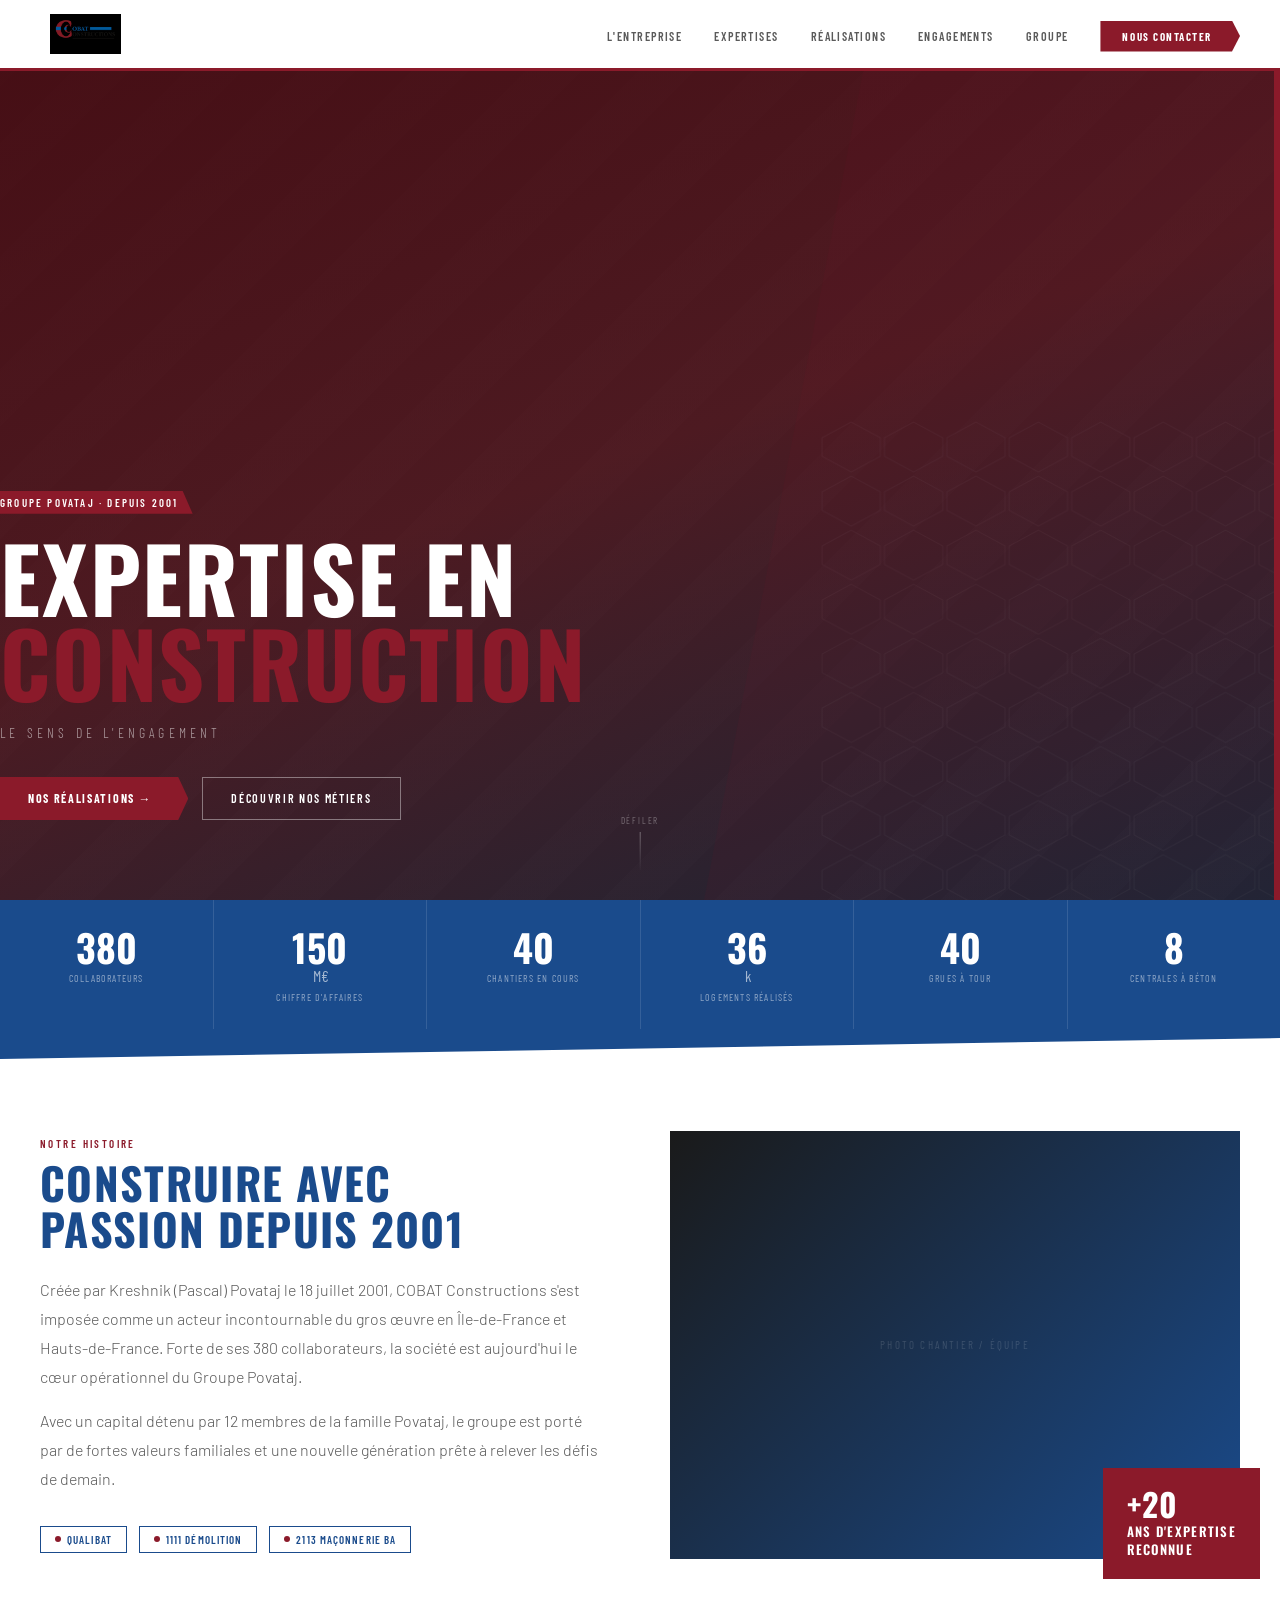
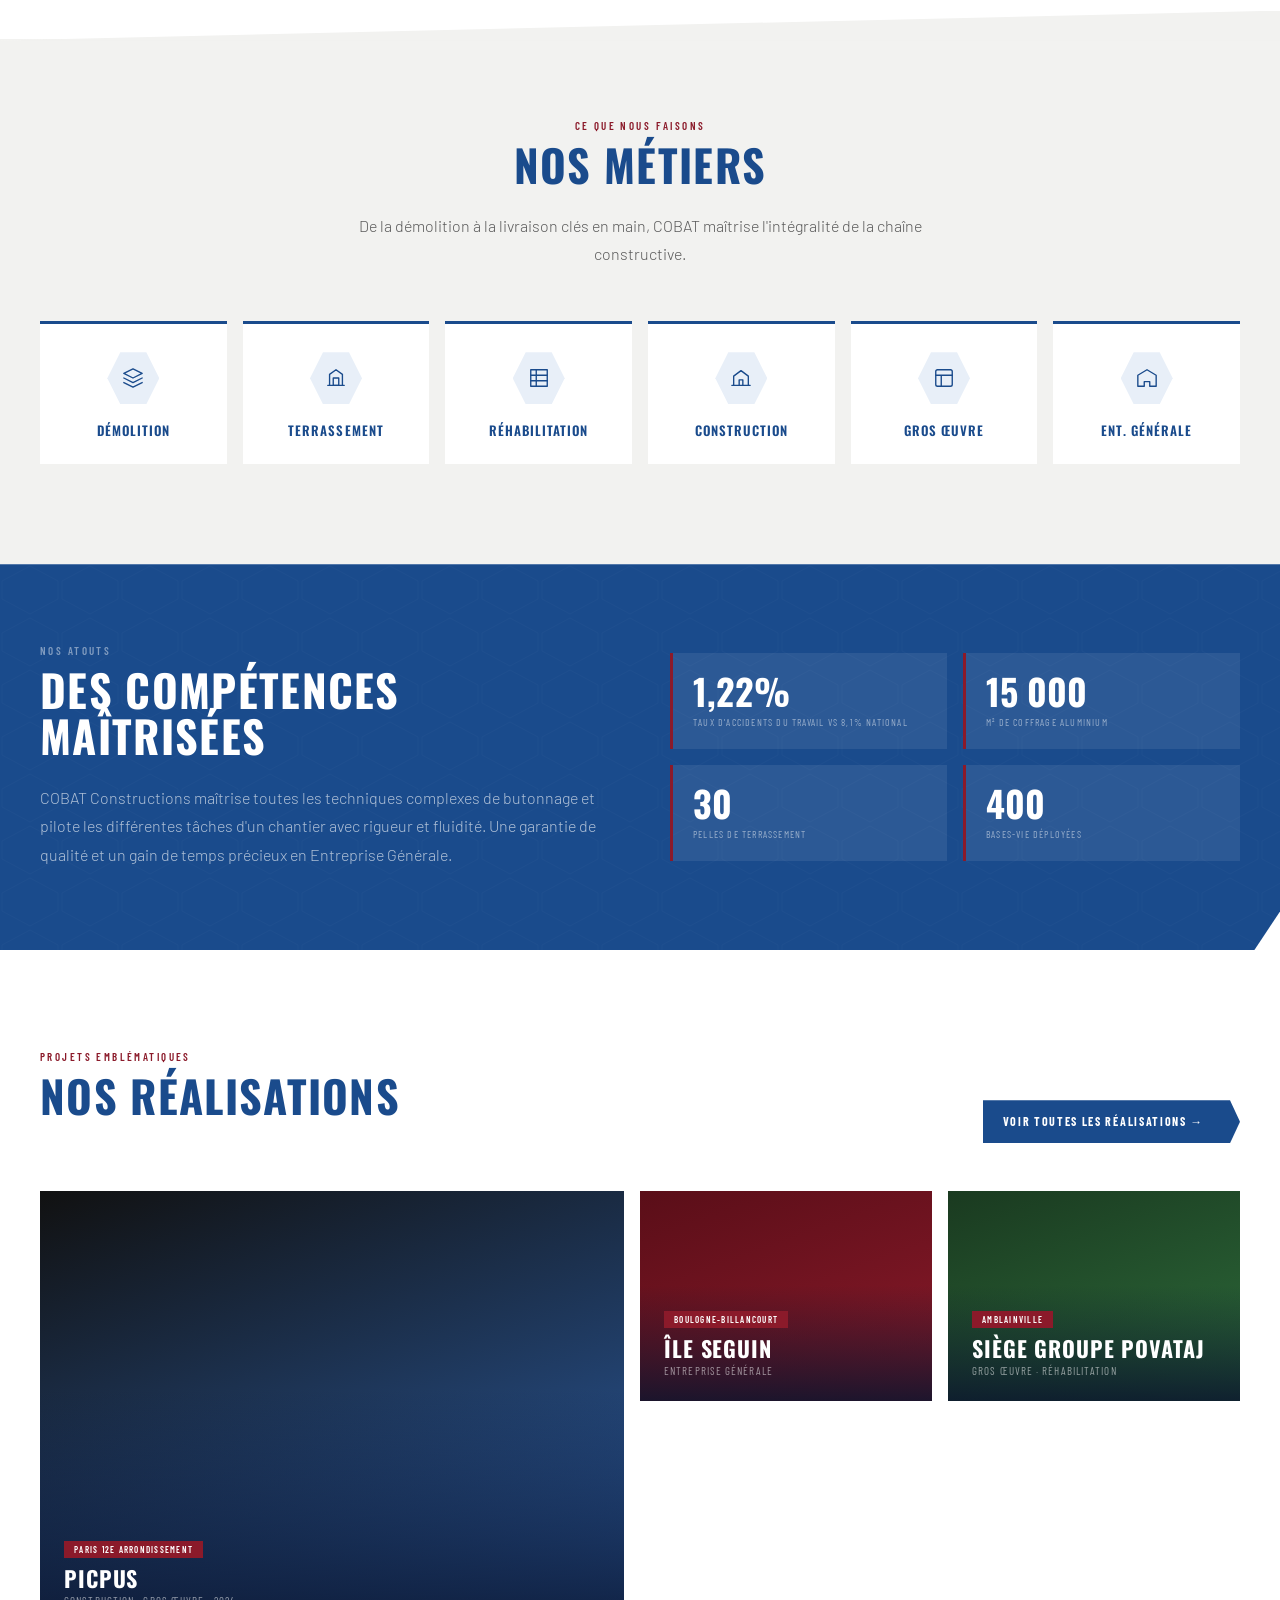
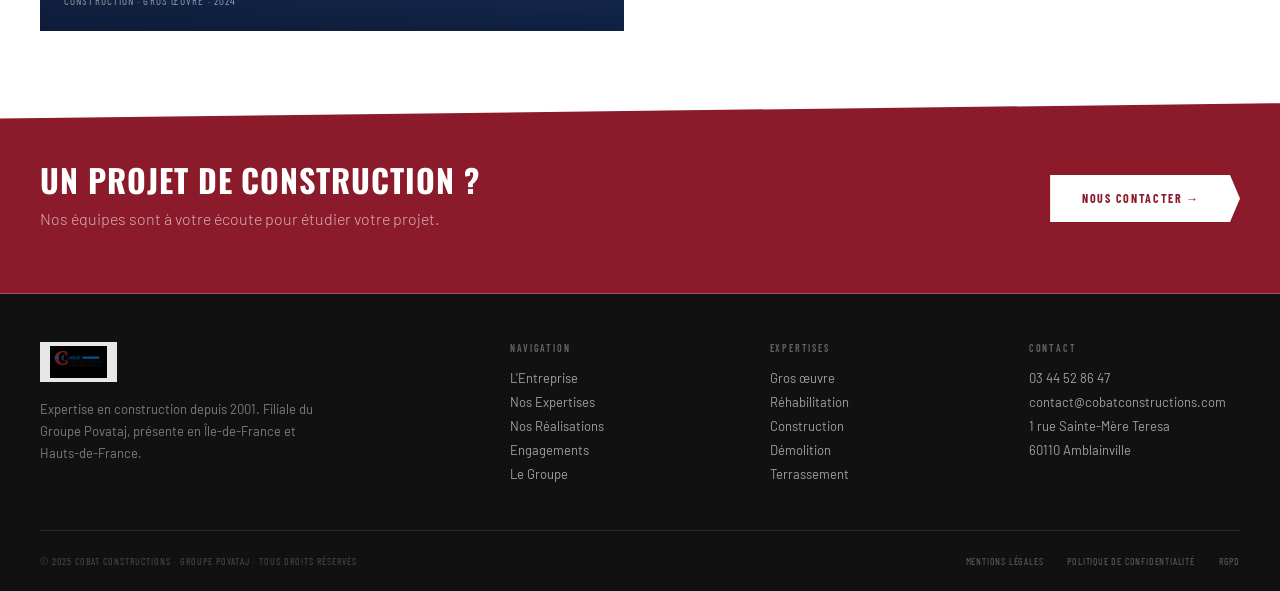
==== index.html @ ab29932c "init: page accueil COBAT Constructions" ====
<!DOCTYPE html>
<html lang="fr">
<head>
<meta charset="UTF-8">
<meta name="viewport" content="width=device-width, initial-scale=1.0">
<title>COBAT Constructions — Expertise en Construction</title>
<link rel="preconnect" href="https://fonts.googleapis.com">
<link rel="preconnect" href="https://fonts.gstatic.com" crossorigin>
<link href="https://fonts.googleapis.com/css2?family=Oswald:wght@400;500;600;700&family=Barlow:wght@300;400;500;600;800&family=Barlow+Condensed:wght@300;400;600;700&display=swap" rel="stylesheet">
<style>
/* =============================================
   COBAT CONSTRUCTIONS — Design System
   ============================================= */
:root {
  --blue:       #1A4B8C;
  --blue-dark:  #8B1A2A;
  --blue-mid:   #2C5FA8;
  --blue-light: #E8EFF8;
  --bordeaux:   #8B1A2A;
  --bordeaux-dark: #6A1020;
  --gray-light: #F2F2F0;
  --gray-mid:   #E0DDD8;
  --text:       #1A1A1A;
  --text-muted: #5A5A5A;
  --white:      #FFFFFF;
  --font-title: 'Oswald', sans-serif;
  --font-body:  'Barlow', sans-serif;
  --font-cond:  'Barlow Condensed', sans-serif;
}

*, *::before, *::after { box-sizing: border-box; margin: 0; padding: 0; }

html { scroll-behavior: smooth; }

body {
  font-family: var(--font-body);
  color: var(--text);
  background: var(--white);
  overflow-x: hidden;
}

/* ── UTILITAIRES ── */
.container {
  max-width: 1280px;
  margin: 0 auto;
  padding: 0 40px;
}
@media (max-width: 768px) { .container { padding: 0 20px; } }

.oblique-divider {
  height: 60px;
  position: relative;
  overflow: hidden;
  margin-top: -1px;
}
.oblique-divider::before {
  content: '';
  position: absolute;
  inset: 0;
  background: inherit;
  clip-path: polygon(0 0, 100% 0, 100% 40%, 0 100%);
}

/* =============================================
   HEADER / NAV
   ============================================= */
#header {
  position: fixed;
  top: 0; left: 0; right: 0;
  z-index: 1000;
  background: white;
  border-bottom: 3px solid var(--bordeaux);
  transition: background 0.3s, box-shadow 0.3s;
}
#header.scrolled {
  background: rgba(255,255,255,0.98);
  box-shadow: 0 2px 16px rgba(0,0,0,0.1);
}
.nav-inner {
  display: flex;
  align-items: center;
  height: 68px;
  gap: 0;
  justify-content: space-between;
}

/* Logo */
.logo {
  display: flex;
  align-items: center;
  gap: 0;
  text-decoration: none;
  flex-shrink: 0;
}
.logo-c {
  width: 40px;
  height: 40px;
  background: var(--bordeaux);
  display: flex;
  align-items: center;
  justify-content: center;
  font-family: var(--font-title);
  font-size: 24px;
  font-weight: 700;
  color: white;
  clip-path: polygon(0 0, 80% 0, 100% 50%, 80% 100%, 0 100%);
  padding-right: 4px;
}
.logo-text {
  display: flex;
  flex-direction: column;
  margin-left: 4px;
  line-height: 1;
}
.logo-obat {
  font-family: var(--font-title);
  font-size: 18px;
  font-weight: 700;
  color: white;
  letter-spacing: 0.12em;
  display: flex;
  align-items: center;
  gap: 6px;
}
.logo-bar {
  flex: 1;
  height: 3px;
  background: var(--blue-mid);
  min-width: 48px;
}
.logo-onstructions {
  font-family: var(--font-title);
  font-size: 13px;
  font-weight: 400;
  color: rgba(255,255,255,0.75);
  letter-spacing: 0.18em;
  text-transform: uppercase;
}

/* Nav links */
.nav-links {
  display: flex;
  align-items: center;
  gap: 32px;
  list-style: none;
}
.nav-links a {
  font-family: var(--font-cond);
  font-size: 12px;
  font-weight: 600;
  letter-spacing: 0.12em;
  text-transform: uppercase;
  color: var(--text-muted);
  text-decoration: none;
  transition: color 0.2s;
  position: relative;
}
.nav-links a::after {
  content: '';
  position: absolute;
  bottom: -4px; left: 0; right: 0;
  height: 2px;
  background: var(--bordeaux);
  transform: scaleX(0);
  transition: transform 0.2s;
}
.nav-links a:hover { color: var(--bordeaux); }
.nav-links a:hover::after { transform: scaleX(1); }

.nav-cta {
  background: var(--bordeaux);
  color: white !important;
  padding: 9px 22px;
  font-family: var(--font-cond) !important;
  font-size: 11px !important;
  font-weight: 700 !important;
  letter-spacing: 0.14em !important;
  text-transform: uppercase;
  text-decoration: none;
  transition: background 0.2s !important;
  clip-path: polygon(0 0, calc(100% - 8px) 0, 100% 50%, calc(100% - 8px) 100%, 0 100%);
  padding-right: 28px !important;
}
.nav-cta:hover { background: var(--bordeaux-dark) !important; }
.nav-cta::after { display: none !important; }

/* Mobile menu toggle */
.nav-toggle {
  display: none;
  flex-direction: column;
  gap: 5px;
  cursor: pointer;
  padding: 4px;
}
.nav-toggle span {
  display: block;
  width: 24px;
  height: 2px;
  background: var(--text);
  transition: 0.3s;
}
@media (max-width: 900px) {
  .nav-links { display: none; }
  .nav-toggle { display: flex; }
  .nav-cta { display: none !important; }
}

/* =============================================
   HERO
   ============================================= */
#hero {
  position: relative;
  height: 100vh;
  min-height: 600px;
  background: #1a1a1a;
  overflow: hidden;
  display: flex;
  align-items: flex-end;
}

/* Photo placeholder → à remplacer par vraie photo */
.hero-bg {
  position: absolute;
  inset: 0;
  background:
    linear-gradient(160deg, rgba(80,10,18,0.80) 0%, rgba(139,26,42,0.45) 50%, rgba(26,75,140,0.25) 100%),
    repeating-linear-gradient(
      -45deg,
      transparent,
      transparent 40px,
      rgba(255,255,255,0.012) 40px,
      rgba(255,255,255,0.012) 80px
    );
  /* En production : background-image: url('hero-chantier.jpg'); background-size: cover; */
}

/* Motif alvéoles hexagonales */
.hero-hex-pattern {
  position: absolute;
  right: -60px;
  bottom: -40px;
  width: 520px;
  height: 520px;
  opacity: 0.04;
  pointer-events: none;
}

/* Découpe oblique bordeaux en overlay */
.hero-oblique-overlay {
  position: absolute;
  top: 0; right: 0;
  width: 45%;
  height: 100%;
  background: rgba(123,22,37,0.08);
  clip-path: polygon(30% 0, 100% 0, 100% 100%, 0 100%);
  pointer-events: none;
}

/* Barre verticale bordeaux */
.hero-accent-bar {
  position: absolute;
  right: 0;
  top: 0;
  bottom: 0;
  width: 6px;
  background: var(--bordeaux);
}

.hero-content {
  position: relative;
  z-index: 2;
  padding: 0 0 80px 0;
  width: 100%;
}

.hero-tag {
  display: inline-block;
  background: var(--bordeaux);
  color: white;
  font-family: var(--font-cond);
  font-size: 11px;
  font-weight: 600;
  letter-spacing: 0.2em;
  text-transform: uppercase;
  padding: 5px 14px 5px 0;
  clip-path: polygon(0 0, calc(100% - 10px) 0, 100% 100%, 0 100%);
  margin-bottom: 20px;
  opacity: 0;
  transform: translateX(-30px);
  animation: slideInLeft 0.7s 0.3s ease forwards;
}

.hero-title {
  font-family: var(--font-title);
  font-size: clamp(48px, 7vw, 90px);
  font-weight: 700;
  color: white;
  line-height: 0.95;
  text-transform: uppercase;
  letter-spacing: 0.02em;
  margin-bottom: 20px;
  opacity: 0;
  transform: translateY(30px);
  animation: slideInUp 0.8s 0.5s ease forwards;
}
.hero-title span { color: var(--bordeaux); }

.hero-signature {
  font-family: var(--font-cond);
  font-size: 14px;
  font-weight: 300;
  letter-spacing: 0.3em;
  text-transform: uppercase;
  color: rgba(255,255,255,0.55);
  margin-bottom: 36px;
  opacity: 0;
  animation: fadeIn 1s 0.9s ease forwards;
}

.hero-actions {
  display: flex;
  gap: 14px;
  flex-wrap: wrap;
  opacity: 0;
  animation: fadeIn 1s 1.1s ease forwards;
}

.btn-primary {
  background: var(--bordeaux);
  color: white;
  font-family: var(--font-cond);
  font-size: 12px;
  font-weight: 700;
  letter-spacing: 0.14em;
  text-transform: uppercase;
  padding: 14px 28px;
  text-decoration: none;
  clip-path: polygon(0 0, calc(100% - 10px) 0, 100% 50%, calc(100% - 10px) 100%, 0 100%);
  padding-right: 36px;
  transition: background 0.2s, transform 0.2s;
  display: inline-block;
}
.btn-primary:hover { background: var(--bordeaux-dark); transform: translateX(4px); }

.btn-outline {
  border: 1.5px solid rgba(255,255,255,0.4);
  color: white;
  font-family: var(--font-cond);
  font-size: 12px;
  font-weight: 600;
  letter-spacing: 0.14em;
  text-transform: uppercase;
  padding: 13px 28px;
  text-decoration: none;
  transition: border-color 0.2s, background 0.2s;
  display: inline-block;
}
.btn-outline:hover {
  border-color: white;
  background: rgba(255,255,255,0.08);
}

/* Scroll indicator */
.hero-scroll {
  position: absolute;
  bottom: 28px;
  left: 50%;
  transform: translateX(-50%);
  display: flex;
  flex-direction: column;
  align-items: center;
  gap: 6px;
  opacity: 0;
  animation: fadeIn 1s 1.5s ease forwards;
}
.hero-scroll span {
  font-family: var(--font-cond);
  font-size: 9px;
  letter-spacing: 0.2em;
  text-transform: uppercase;
  color: rgba(255,255,255,0.35);
}
.scroll-line {
  width: 1px;
  height: 40px;
  background: linear-gradient(to bottom, rgba(255,255,255,0.35), transparent);
  animation: scrollPulse 2s ease-in-out infinite;
}

/* =============================================
   BANDEAU KPI
   ============================================= */
#kpi {
  background: var(--blue);
  position: relative;
  z-index: 10;
}

.kpi-inner {
  display: flex;
  align-items: stretch;
}

.kpi-item {
  flex: 1;
  text-align: center;
  padding: 28px 16px;
  border-right: 0.5px solid rgba(255,255,255,0.12);
  position: relative;
  cursor: default;
  transition: background 0.25s;
}
.kpi-item:last-child { border-right: none; }
.kpi-item:hover { background: rgba(255,255,255,0.05); }

.kpi-number {
  font-family: var(--font-title);
  font-size: 38px;
  font-weight: 700;
  color: white;
  line-height: 1;
  display: block;
}
.kpi-unit {
  font-family: var(--font-cond);
  font-size: 16px;
  color: rgba(255,255,255,0.6);
  margin-left: 2px;
}
.kpi-label {
  font-family: var(--font-cond);
  font-size: 10px;
  font-weight: 400;
  letter-spacing: 0.12em;
  text-transform: uppercase;
  color: rgba(255,255,255,0.5);
  margin-top: 6px;
  display: block;
}

/* Oblique cut at bottom of KPI band */
#kpi::after {
  content: '';
  position: absolute;
  bottom: -28px; left: 0; right: 0;
  height: 30px;
  background: var(--blue);
  clip-path: polygon(0 0, 100% 0, 100% 30%, 0 100%);
  z-index: 1;
}

/* =============================================
   PRÉSENTATION
   ============================================= */
#presentation {
  padding: 100px 0 80px;
  background: var(--white);
}

.section-eyebrow {
  font-family: var(--font-cond);
  font-size: 11px;
  font-weight: 600;
  letter-spacing: 0.22em;
  text-transform: uppercase;
  color: var(--bordeaux);
  margin-bottom: 10px;
  display: block;
}
.section-title {
  font-family: var(--font-title);
  font-size: clamp(28px, 4vw, 44px);
  font-weight: 700;
  text-transform: uppercase;
  color: var(--blue);
  line-height: 1.05;
  letter-spacing: 0.03em;
  margin-bottom: 24px;
}
.section-lead {
  font-family: var(--font-body);
  font-size: 16px;
  font-weight: 300;
  line-height: 1.8;
  color: var(--text-muted);
  max-width: 560px;
}

.presentation-grid {
  display: grid;
  grid-template-columns: 1fr 1fr;
  gap: 60px;
  align-items: center;
}
@media (max-width: 768px) {
  .presentation-grid { grid-template-columns: 1fr; gap: 40px; }
}

.presentation-visual {
  position: relative;
}
.presentation-photo {
  width: 100%;
  aspect-ratio: 4/3;
  background: linear-gradient(135deg, #1a1a1a 0%, var(--blue) 100%);
  /* En production : background-image: url('photo-equipe.jpg'); background-size: cover; */
  position: relative;
  overflow: hidden;
}
.presentation-photo::before {
  content: 'Photo chantier / équipe';
  position: absolute;
  inset: 0;
  display: flex;
  align-items: center;
  justify-content: center;
  color: rgba(255,255,255,0.15);
  font-family: var(--font-cond);
  font-size: 11px;
  letter-spacing: 0.2em;
  text-transform: uppercase;
}
.presentation-badge {
  position: absolute;
  bottom: -20px;
  right: -20px;
  background: var(--bordeaux);
  color: white;
  padding: 20px 24px;
  font-family: var(--font-title);
  font-size: 13px;
  font-weight: 600;
  text-transform: uppercase;
  letter-spacing: 0.1em;
  line-height: 1.4;
}
.presentation-badge strong {
  display: block;
  font-size: 32px;
  line-height: 1;
  margin-bottom: 2px;
}

.certif-row {
  display: flex;
  gap: 12px;
  margin-top: 32px;
  flex-wrap: wrap;
}
.certif-badge {
  border: 1px solid var(--blue);
  color: var(--blue);
  font-family: var(--font-cond);
  font-size: 11px;
  font-weight: 600;
  letter-spacing: 0.1em;
  text-transform: uppercase;
  padding: 6px 14px;
  display: flex;
  align-items: center;
  gap: 6px;
}
.certif-badge::before {
  content: '';
  width: 6px;
  height: 6px;
  background: var(--bordeaux);
  border-radius: 50%;
}

/* =============================================
   MÉTIERS
   ============================================= */
#metiers {
  background: var(--gray-light);
  padding: 80px 0 100px;
  position: relative;
}
#metiers::before {
  content: '';
  position: absolute;
  top: -28px; left: 0; right: 0;
  height: 30px;
  background: var(--gray-light);
  clip-path: polygon(0 100%, 100% 0, 100% 100%);
}

.metiers-header {
  text-align: center;
  margin-bottom: 52px;
}
.metiers-header .section-lead {
  max-width: 600px;
  margin: 0 auto;
}

.metiers-grid {
  display: grid;
  grid-template-columns: repeat(6, 1fr);
  gap: 16px;
}
@media (max-width: 1024px) { .metiers-grid { grid-template-columns: repeat(3, 1fr); } }
@media (max-width: 600px) { .metiers-grid { grid-template-columns: repeat(2, 1fr); } }

.metier-card {
  background: white;
  padding: 28px 16px 24px;
  text-align: center;
  border-top: 3px solid var(--blue);
  cursor: pointer;
  transition: transform 0.25s, box-shadow 0.25s, border-color 0.25s;
  text-decoration: none;
  display: block;
}
.metier-card:hover {
  transform: translateY(-6px);
  box-shadow: 0 12px 40px rgba(26,75,140,0.15);
  border-color: var(--bordeaux);
}
.metier-icon-wrap {
  width: 52px;
  height: 52px;
  margin: 0 auto 16px;
  background: var(--blue-light);
  clip-path: polygon(25% 0%, 75% 0%, 100% 50%, 75% 100%, 25% 100%, 0% 50%);
  display: flex;
  align-items: center;
  justify-content: center;
  transition: background 0.25s;
}
.metier-card:hover .metier-icon-wrap { background: var(--bordeaux); }
.metier-icon-wrap svg { width: 22px; height: 22px; stroke: var(--blue); transition: stroke 0.25s; }
.metier-card:hover .metier-icon-wrap svg { stroke: white; }
.metier-name {
  font-family: var(--font-title);
  font-size: 13px;
  font-weight: 600;
  text-transform: uppercase;
  letter-spacing: 0.08em;
  color: var(--blue);
  transition: color 0.25s;
}
.metier-card:hover .metier-name { color: var(--bordeaux); }

/* =============================================
   SAVOIR-FAIRE (bande bleue)
   ============================================= */
#savoir-faire {
  background: var(--blue);
  padding: 80px 0;
  position: relative;
  clip-path: polygon(0 0, 100% 0, 100% 90%, 98% 100%, 0 100%);
}

/* Motif hexagonal arrière-plan */
#savoir-faire::before {
  content: '';
  position: absolute;
  inset: 0;
  background-image: url("data:image/svg+xml,%3Csvg width='60' height='52' viewBox='0 0 60 52' xmlns='http://www.w3.org/2000/svg'%3E%3Cpath d='M30 2L58 17v18L30 50 2 35V17z' fill='none' stroke='white' stroke-width='0.5'/%3E%3C/svg%3E");
  background-size: 60px 52px;
  opacity: 0.04;
  pointer-events: none;
}

.savoir-grid {
  display: grid;
  grid-template-columns: 1fr 1fr;
  gap: 60px;
  align-items: center;
}
@media (max-width: 768px) { .savoir-grid { grid-template-columns: 1fr; gap: 40px; } }

.savoir-text .section-title { color: white; }
.savoir-text .section-eyebrow { color: rgba(255,255,255,0.5); }
.savoir-text .section-lead { color: rgba(255,255,255,0.65); max-width: 100%; }

.savoir-stats {
  display: grid;
  grid-template-columns: 1fr 1fr;
  gap: 16px;
}
.savoir-stat-card {
  background: rgba(255,255,255,0.08);
  border-left: 3px solid var(--bordeaux);
  padding: 20px 20px;
}
.savoir-stat-number {
  font-family: var(--font-title);
  font-size: 36px;
  font-weight: 700;
  color: white;
  line-height: 1;
  display: block;
}
.savoir-stat-label {
  font-family: var(--font-cond);
  font-size: 10px;
  letter-spacing: 0.12em;
  text-transform: uppercase;
  color: rgba(255,255,255,0.5);
  margin-top: 6px;
  display: block;
  line-height: 1.4;
}

/* =============================================
   RÉALISATIONS
   ============================================= */
#realisations {
  padding: 100px 0 80px;
  background: var(--white);
}

.realisations-header {
  display: flex;
  align-items: flex-end;
  justify-content: space-between;
  margin-bottom: 48px;
  gap: 20px;
  flex-wrap: wrap;
}

.real-grid {
  display: grid;
  grid-template-columns: 2fr 1fr 1fr;
  grid-template-rows: auto auto;
  gap: 16px;
}
@media (max-width: 768px) { .real-grid { grid-template-columns: 1fr; } }

.real-card {
  position: relative;
  overflow: hidden;
  cursor: pointer;
  background: #111;
  text-decoration: none;
  display: block;
}
.real-card:nth-child(1) { grid-row: 1 / 3; }

.real-photo {
  width: 100%;
  height: 100%;
  min-height: 200px;
  background: linear-gradient(160deg, #111 0%, var(--blue-mid) 100%);
  transition: transform 0.5s ease;
  display: block;
}
.real-card:nth-child(1) .real-photo { min-height: 440px; }
.real-card:nth-child(2) .real-photo,
.real-card:nth-child(3) .real-photo { min-height: 210px; }
.real-card:hover .real-photo { transform: scale(1.05); }

.real-card:nth-child(2) .real-photo { background: linear-gradient(160deg, #5A0E18 0%, var(--bordeaux) 100%); }
.real-card:nth-child(3) .real-photo { background: linear-gradient(160deg, #1a3a20 0%, #2d6b3a 100%); }

.real-overlay {
  position: absolute;
  inset: 0;
  background: linear-gradient(to top, rgba(10,20,45,0.85) 0%, transparent 55%);
  pointer-events: none;
}
.real-info {
  position: absolute;
  bottom: 0; left: 0; right: 0;
  padding: 24px;
}
.real-location {
  display: inline-block;
  background: var(--bordeaux);
  color: white;
  font-family: var(--font-cond);
  font-size: 9px;
  font-weight: 600;
  letter-spacing: 0.14em;
  text-transform: uppercase;
  padding: 3px 10px;
  margin-bottom: 8px;
}
.real-title {
  font-family: var(--font-title);
  font-size: 22px;
  font-weight: 700;
  text-transform: uppercase;
  color: white;
  letter-spacing: 0.04em;
  line-height: 1.1;
}
.real-subtitle {
  font-family: var(--font-cond);
  font-size: 11px;
  letter-spacing: 0.1em;
  color: rgba(255,255,255,0.55);
  text-transform: uppercase;
  margin-top: 4px;
}

/* =============================================
   ENGAGEMENT / CTA BAND
   ============================================= */
#cta-band {
  background: var(--bordeaux);
  padding: 60px 0;
  position: relative;
  clip-path: polygon(0 8%, 100% 0, 100% 100%, 0 100%);
  margin-top: -8px;
}

.cta-inner {
  display: flex;
  align-items: center;
  justify-content: space-between;
  gap: 32px;
  flex-wrap: wrap;
}
.cta-text-block .section-title {
  color: white;
  font-size: 32px;
}
.cta-text-block .section-lead {
  color: rgba(255,255,255,0.65);
  margin-top: 8px;
}
.btn-white {
  background: white;
  color: var(--bordeaux);
  font-family: var(--font-cond);
  font-size: 12px;
  font-weight: 700;
  letter-spacing: 0.14em;
  text-transform: uppercase;
  padding: 16px 32px;
  text-decoration: none;
  white-space: nowrap;
  transition: background 0.2s, color 0.2s;
  clip-path: polygon(0 0, calc(100% - 10px) 0, 100% 50%, calc(100% - 10px) 100%, 0 100%);
  padding-right: 40px;
}
.btn-white:hover {
  background: #111;
  color: white;
}

/* =============================================
   FOOTER
   ============================================= */
#footer {
  background: #111111;
  padding: 48px 0 24px;
}

.footer-top {
  display: grid;
  grid-template-columns: 2fr 1fr 1fr 1fr;
  gap: 48px;
  margin-bottom: 40px;
}
@media (max-width: 768px) {
  .footer-top { grid-template-columns: 1fr 1fr; gap: 32px; }
}

.footer-brand .logo-text .logo-obat { font-size: 16px; }
.footer-brand p {
  font-family: var(--font-body);
  font-size: 13px;
  line-height: 1.7;
  color: rgba(255,255,255,0.45);
  margin-top: 16px;
  max-width: 280px;
}

.footer-col h4 {
  font-family: var(--font-cond);
  font-size: 10px;
  font-weight: 600;
  letter-spacing: 0.18em;
  text-transform: uppercase;
  color: rgba(255,255,255,0.35);
  margin-bottom: 16px;
}
.footer-col a, .footer-col span {
  display: block;
  font-family: var(--font-body);
  font-size: 13px;
  color: rgba(255,255,255,0.6);
  text-decoration: none;
  margin-bottom: 8px;
  transition: color 0.2s;
}
.footer-col a:hover { color: white; }

.footer-bottom {
  border-top: 0.5px solid rgba(255,255,255,0.1);
  padding-top: 24px;
  display: flex;
  justify-content: space-between;
  align-items: center;
  flex-wrap: wrap;
  gap: 12px;
}
.footer-bottom p {
  font-family: var(--font-cond);
  font-size: 10px;
  letter-spacing: 0.1em;
  color: rgba(255,255,255,0.25);
  text-transform: uppercase;
}
.footer-bottom a {
  color: rgba(255,255,255,0.35);
  text-decoration: none;
  font-family: var(--font-cond);
  font-size: 10px;
  letter-spacing: 0.08em;
  text-transform: uppercase;
  transition: color 0.2s;
}
.footer-bottom a:hover { color: rgba(255,255,255,0.7); }

/* =============================================
   ANIMATIONS
   ============================================= */
@keyframes slideInLeft {
  to { opacity: 1; transform: translateX(0); }
}
@keyframes slideInUp {
  to { opacity: 1; transform: translateY(0); }
}
@keyframes fadeIn {
  to { opacity: 1; }
}
@keyframes scrollPulse {
  0%, 100% { opacity: 0.3; transform: scaleY(1); }
  50% { opacity: 0.7; transform: scaleY(0.8); }
}

/* Reveal on scroll */
.reveal {
  opacity: 0;
  transform: translateY(28px);
  transition: opacity 0.7s ease, transform 0.7s ease;
}
.reveal.visible {
  opacity: 1;
  transform: translateY(0);
}
.reveal-delay-1 { transition-delay: 0.1s; }
.reveal-delay-2 { transition-delay: 0.2s; }
.reveal-delay-3 { transition-delay: 0.3s; }
.reveal-delay-4 { transition-delay: 0.4s; }
.reveal-delay-5 { transition-delay: 0.5s; }
.reveal-delay-6 { transition-delay: 0.6s; }

/* ── Logo image ── */
.logo-img {
  height: 48px;
  width: auto;
  transition: opacity 0.2s;
  display: block;
  background: white;
  padding: 4px 10px;
}
.logo-img:hover { opacity: 0.85; }
.footer-logo-img {
  height: 40px;
  margin-bottom: 16px;
  display: block;
  opacity: 0.9;
}
</style>
</head>
<body>

<!-- ══ HEADER ══ -->
<header id="header">
  <div class="container">
    <nav class="nav-inner">
      <a href="#" class="logo">
        <img src="[data-uri]" alt="COBAT Constructions" class="logo-img" />
      </a>
      <ul class="nav-links">
        <li><a href="#presentation">L'Entreprise</a></li>
        <li><a href="#metiers">Expertises</a></li>
        <li><a href="#realisations">Réalisations</a></li>
        <li><a href="#">Engagements</a></li>
        <li><a href="#">Groupe</a></li>
        <li><a href="#" class="nav-cta">Nous contacter</a></li>
      </ul>
      <div class="nav-toggle" aria-label="Menu">
        <span></span><span></span><span></span>
      </div>
    </nav>
  </div>
</header>

<!-- ══ HERO ══ -->
<section id="hero">
  <div class="hero-bg"></div>

  <!-- Motif hexagonal SVG -->
  <svg class="hero-hex-pattern" viewBox="0 0 500 500" xmlns="http://www.w3.org/2000/svg" fill="white">
    <defs><pattern id="hex" x="0" y="0" width="60" height="52" patternUnits="userSpaceOnUse"><path d="M30 2L58 17v18L30 50 2 35V17z" fill="none" stroke="white" stroke-width="1"/></pattern></defs>
    <rect width="500" height="500" fill="url(#hex)"/>
  </svg>

  <div class="hero-oblique-overlay"></div>
  <div class="hero-accent-bar"></div>

  <div class="container hero-content">
    <div class="hero-tag">Groupe Povataj · Depuis 2001</div>
    <h1 class="hero-title">
      Expertise en<br>
      <span>Construction</span>
    </h1>
    <p class="hero-signature">Le sens de l'engagement</p>
    <div class="hero-actions">
      <a href="#realisations" class="btn-primary">Nos réalisations →</a>
      <a href="#metiers" class="btn-outline">Découvrir nos métiers</a>
    </div>
  </div>

  <div class="hero-scroll">
    <span>Défiler</span>
    <div class="scroll-line"></div>
  </div>
</section>

<!-- ══ KPI BAND ══ -->
<section id="kpi">
  <div class="kpi-inner">
    <div class="kpi-item">
      <span class="kpi-number" data-target="380">0</span>
      <span class="kpi-label">Collaborateurs</span>
    </div>
    <div class="kpi-item">
      <span class="kpi-number" data-target="150">0</span><span class="kpi-unit">M€</span>
      <span class="kpi-label">Chiffre d'affaires</span>
    </div>
    <div class="kpi-item">
      <span class="kpi-number" data-target="40">0</span>
      <span class="kpi-label">Chantiers en cours</span>
    </div>
    <div class="kpi-item">
      <span class="kpi-number" data-target="36">0</span><span class="kpi-unit">k</span>
      <span class="kpi-label">Logements réalisés</span>
    </div>
    <div class="kpi-item">
      <span class="kpi-number" data-target="40">0</span>
      <span class="kpi-label">Grues à tour</span>
    </div>
    <div class="kpi-item">
      <span class="kpi-number" data-target="8">0</span>
      <span class="kpi-label">Centrales à béton</span>
    </div>
  </div>
</section>

<!-- ══ PRÉSENTATION ══ -->
<section id="presentation">
  <div class="container">
    <div class="presentation-grid">
      <div class="reveal">
        <span class="section-eyebrow">Notre histoire</span>
        <h2 class="section-title">Construire avec<br>passion depuis 2001</h2>
        <p class="section-lead">
          Créée par Kreshnik (Pascal) Povataj le 18 juillet 2001, COBAT Constructions s'est imposée comme un acteur incontournable du gros œuvre en Île-de-France et Hauts-de-France. Forte de ses 380 collaborateurs, la société est aujourd'hui le cœur opérationnel du Groupe Povataj.
        </p>
        <p class="section-lead" style="margin-top: 16px;">
          Avec un capital détenu par 12 membres de la famille Povataj, le groupe est porté par de fortes valeurs familiales et une nouvelle génération prête à relever les défis de demain.
        </p>
        <div class="certif-row">
          <div class="certif-badge">QUALIBAT</div>
          <div class="certif-badge">1111 Démolition</div>
          <div class="certif-badge">2113 Maçonnerie BA</div>
        </div>
      </div>
      <div class="presentation-visual reveal reveal-delay-2">
        <div class="presentation-photo"></div>
        <div class="presentation-badge">
          <strong>+20</strong>
          ans d'expertise<br>reconnue
        </div>
      </div>
    </div>
  </div>
</section>

<!-- ══ MÉTIERS ══ -->
<section id="metiers">
  <div class="container">
    <div class="metiers-header reveal">
      <span class="section-eyebrow">Ce que nous faisons</span>
      <h2 class="section-title">Nos Métiers</h2>
      <p class="section-lead">De la démolition à la livraison clés en main, COBAT maîtrise l'intégralité de la chaîne constructive.</p>
    </div>
    <div class="metiers-grid">
      <a href="#" class="metier-card reveal reveal-delay-1">
        <div class="metier-icon-wrap">
          <svg viewBox="0 0 24 24" fill="none" stroke-width="1.5" stroke-linecap="round" stroke-linejoin="round">
            <path d="M12 2L2 7l10 5 10-5-10-5zM2 17l10 5 10-5M2 12l10 5 10-5"/>
          </svg>
        </div>
        <div class="metier-name">Démolition</div>
      </a>
      <a href="#" class="metier-card reveal reveal-delay-2">
        <div class="metier-icon-wrap">
          <svg viewBox="0 0 24 24" fill="none" stroke-width="1.5" stroke-linecap="round" stroke-linejoin="round">
            <path d="M3 20h18M5 20V8l7-5 7 5v12"/>
            <rect x="9" y="12" width="6" height="8"/>
          </svg>
        </div>
        <div class="metier-name">Terrassement</div>
      </a>
      <a href="#" class="metier-card reveal reveal-delay-3">
        <div class="metier-icon-wrap">
          <svg viewBox="0 0 24 24" fill="none" stroke-width="1.5" stroke-linecap="round" stroke-linejoin="round">
            <path d="M3 3h18v18H3z"/><path d="M3 9h18M3 15h18M9 3v18"/>
          </svg>
        </div>
        <div class="metier-name">Réhabilitation</div>
      </a>
      <a href="#" class="metier-card reveal reveal-delay-4">
        <div class="metier-icon-wrap">
          <svg viewBox="0 0 24 24" fill="none" stroke-width="1.5" stroke-linecap="round" stroke-linejoin="round">
            <path d="M2 20h20M4 20V10l8-6 8 6v10"/><path d="M10 20v-6h4v6"/>
          </svg>
        </div>
        <div class="metier-name">Construction</div>
      </a>
      <a href="#" class="metier-card reveal reveal-delay-5">
        <div class="metier-icon-wrap">
          <svg viewBox="0 0 24 24" fill="none" stroke-width="1.5" stroke-linecap="round" stroke-linejoin="round">
            <rect x="3" y="3" width="18" height="18" rx="2"/><path d="M3 9h18M9 21V9"/>
          </svg>
        </div>
        <div class="metier-name">Gros œuvre</div>
      </a>
      <a href="#" class="metier-card reveal reveal-delay-6">
        <div class="metier-icon-wrap">
          <svg viewBox="0 0 24 24" fill="none" stroke-width="1.5" stroke-linecap="round" stroke-linejoin="round">
            <path d="M12 3L2 9v12h7v-5h6v5h7V9z"/>
          </svg>
        </div>
        <div class="metier-name">Ent. Générale</div>
      </a>
    </div>
  </div>
</section>

<!-- ══ SAVOIR-FAIRE ══ -->
<section id="savoir-faire">
  <div class="container">
    <div class="savoir-grid">
      <div class="reveal">
        <span class="section-eyebrow" style="color:rgba(255,255,255,0.45);">Nos atouts</span>
        <h2 class="section-title" style="color:white;">Des compétences<br>maîtrisées</h2>
        <p class="section-lead" style="color:rgba(255,255,255,0.65);">
          COBAT Constructions maîtrise toutes les techniques complexes de butonnage et pilote les différentes tâches d'un chantier avec rigueur et fluidité. Une garantie de qualité et un gain de temps précieux en Entreprise Générale.
        </p>
      </div>
      <div class="savoir-stats reveal reveal-delay-2">
        <div class="savoir-stat-card">
          <span class="savoir-stat-number">1,22%</span>
          <span class="savoir-stat-label">Taux d'accidents du travail vs 8,1% national</span>
        </div>
        <div class="savoir-stat-card">
          <span class="savoir-stat-number">15 000</span>
          <span class="savoir-stat-label">m² de coffrage aluminium</span>
        </div>
        <div class="savoir-stat-card">
          <span class="savoir-stat-number">30</span>
          <span class="savoir-stat-label">Pelles de terrassement</span>
        </div>
        <div class="savoir-stat-card">
          <span class="savoir-stat-number">400</span>
          <span class="savoir-stat-label">Bases-vie déployées</span>
        </div>
      </div>
    </div>
  </div>
</section>

<!-- ══ RÉALISATIONS ══ -->
<section id="realisations">
  <div class="container">
    <div class="realisations-header reveal">
      <div>
        <span class="section-eyebrow">Projets emblématiques</span>
        <h2 class="section-title">Nos Réalisations</h2>
      </div>
      <a href="#" class="btn-primary" style="background:var(--blue); clip-path:polygon(0 0, calc(100% - 10px) 0, 100% 50%, calc(100% - 10px) 100%, 0 100%); padding-right:36px; color:white; font-family:var(--font-cond); font-size:12px; font-weight:700; letter-spacing:0.14em; text-transform:uppercase; padding-top:14px; padding-bottom:14px; padding-left:20px; text-decoration:none; white-space:nowrap;">
        Voir toutes les réalisations →
      </a>
    </div>
    <div class="real-grid">
      <a href="#" class="real-card reveal">
        <div class="real-photo"></div>
        <div class="real-overlay"></div>
        <div class="real-info">
          <div class="real-location">Paris 12e arrondissement</div>
          <div class="real-title">Picpus</div>
          <div class="real-subtitle">Construction · Gros œuvre · 2024</div>
        </div>
      </a>
      <a href="#" class="real-card reveal reveal-delay-2">
        <div class="real-photo"></div>
        <div class="real-overlay"></div>
        <div class="real-info">
          <div class="real-location">Boulogne-Billancourt</div>
          <div class="real-title">Île Seguin</div>
          <div class="real-subtitle">Entreprise générale</div>
        </div>
      </a>
      <a href="#" class="real-card reveal reveal-delay-3">
        <div class="real-photo"></div>
        <div class="real-overlay"></div>
        <div class="real-info">
          <div class="real-location">Amblainville</div>
          <div class="real-title">Siège Groupe Povataj</div>
          <div class="real-subtitle">Gros œuvre · Réhabilitation</div>
        </div>
      </a>
    </div>
  </div>
</section>

<!-- ══ CTA BAND ══ -->
<section id="cta-band">
  <div class="container">
    <div class="cta-inner">
      <div class="cta-text-block reveal">
        <h2 class="section-title" style="color:white; font-size:32px; margin-bottom:8px;">Un projet de construction ?</h2>
        <p class="section-lead" style="color:rgba(255,255,255,0.65); margin-top:0;">Nos équipes sont à votre écoute pour étudier votre projet.</p>
      </div>
      <a href="#" class="btn-white reveal reveal-delay-2">Nous contacter →</a>
    </div>
  </div>
</section>

<!-- ══ FOOTER ══ -->
<footer id="footer">
  <div class="container">
    <div class="footer-top">
      <div class="footer-brand">
        <img src="[data-uri]" alt="COBAT Constructions" class="logo-img footer-logo-img" />
        <p>Expertise en construction depuis 2001. Filiale du Groupe Povataj, présente en Île-de-France et Hauts-de-France.</p>
      </div>
      <div class="footer-col">
        <h4>Navigation</h4>
        <a href="#">L'Entreprise</a>
        <a href="#">Nos Expertises</a>
        <a href="#">Nos Réalisations</a>
        <a href="#">Engagements</a>
        <a href="#">Le Groupe</a>
      </div>
      <div class="footer-col">
        <h4>Expertises</h4>
        <a href="#">Gros œuvre</a>
        <a href="#">Réhabilitation</a>
        <a href="#">Construction</a>
        <a href="#">Démolition</a>
        <a href="#">Terrassement</a>
      </div>
      <div class="footer-col">
        <h4>Contact</h4>
        <span>03 44 52 86 47</span>
        <span>contact@cobatconstructions.com</span>
        <span>1 rue Sainte-Mère Teresa</span>
        <span>60110 Amblainville</span>
      </div>
    </div>
    <div class="footer-bottom">
      <p>© 2025 COBAT Constructions · Groupe Povataj · Tous droits réservés</p>
      <div style="display:flex; gap:24px;">
        <a href="#">Mentions légales</a>
        <a href="#">Politique de confidentialité</a>
        <a href="#">RGPD</a>
      </div>
    </div>
  </div>
</footer>

<!-- ══ JAVASCRIPT ══ -->
<script>
/* ── Header scroll ── */
const header = document.getElementById('header');
window.addEventListener('scroll', () => {
  header.classList.toggle('scrolled', window.scrollY > 80);
});

/* ── KPI Counter ── */
function animateCounter(el) {
  const target = parseInt(el.dataset.target);
  const duration = 1400;
  const startTime = performance.now();
  function update(currentTime) {
    const elapsed = currentTime - startTime;
    const progress = Math.min(elapsed / duration, 1);
    const eased = 1 - Math.pow(1 - progress, 3);
    el.textContent = Math.round(eased * target);
    if (progress < 1) requestAnimationFrame(update);
  }
  requestAnimationFrame(update);
}

const kpiObserver = new IntersectionObserver((entries) => {
  entries.forEach(entry => {
    if (entry.isIntersecting) {
      entry.target.querySelectorAll('[data-target]').forEach(animateCounter);
      kpiObserver.unobserve(entry.target);
    }
  });
}, { threshold: 0.3 });

const kpiSection = document.getElementById('kpi');
if (kpiSection) kpiObserver.observe(kpiSection);

/* ── Reveal on scroll ── */
const revealObserver = new IntersectionObserver((entries) => {
  entries.forEach(entry => {
    if (entry.isIntersecting) {
      entry.target.classList.add('visible');
      revealObserver.unobserve(entry.target);
    }
  });
}, { threshold: 0.12, rootMargin: '0px 0px -40px 0px' });

document.querySelectorAll('.reveal').forEach(el => revealObserver.observe(el));

/* ── Parallax hero (subtle) ── */
window.addEventListener('scroll', () => {
  const hero = document.getElementById('hero');
  if (!hero) return;
  const offset = window.scrollY;
  const bg = hero.querySelector('.hero-bg');
  if (bg) bg.style.transform = `translateY(${offset * 0.25}px)`;
}, { passive: true });
</script>
</body>
</html>
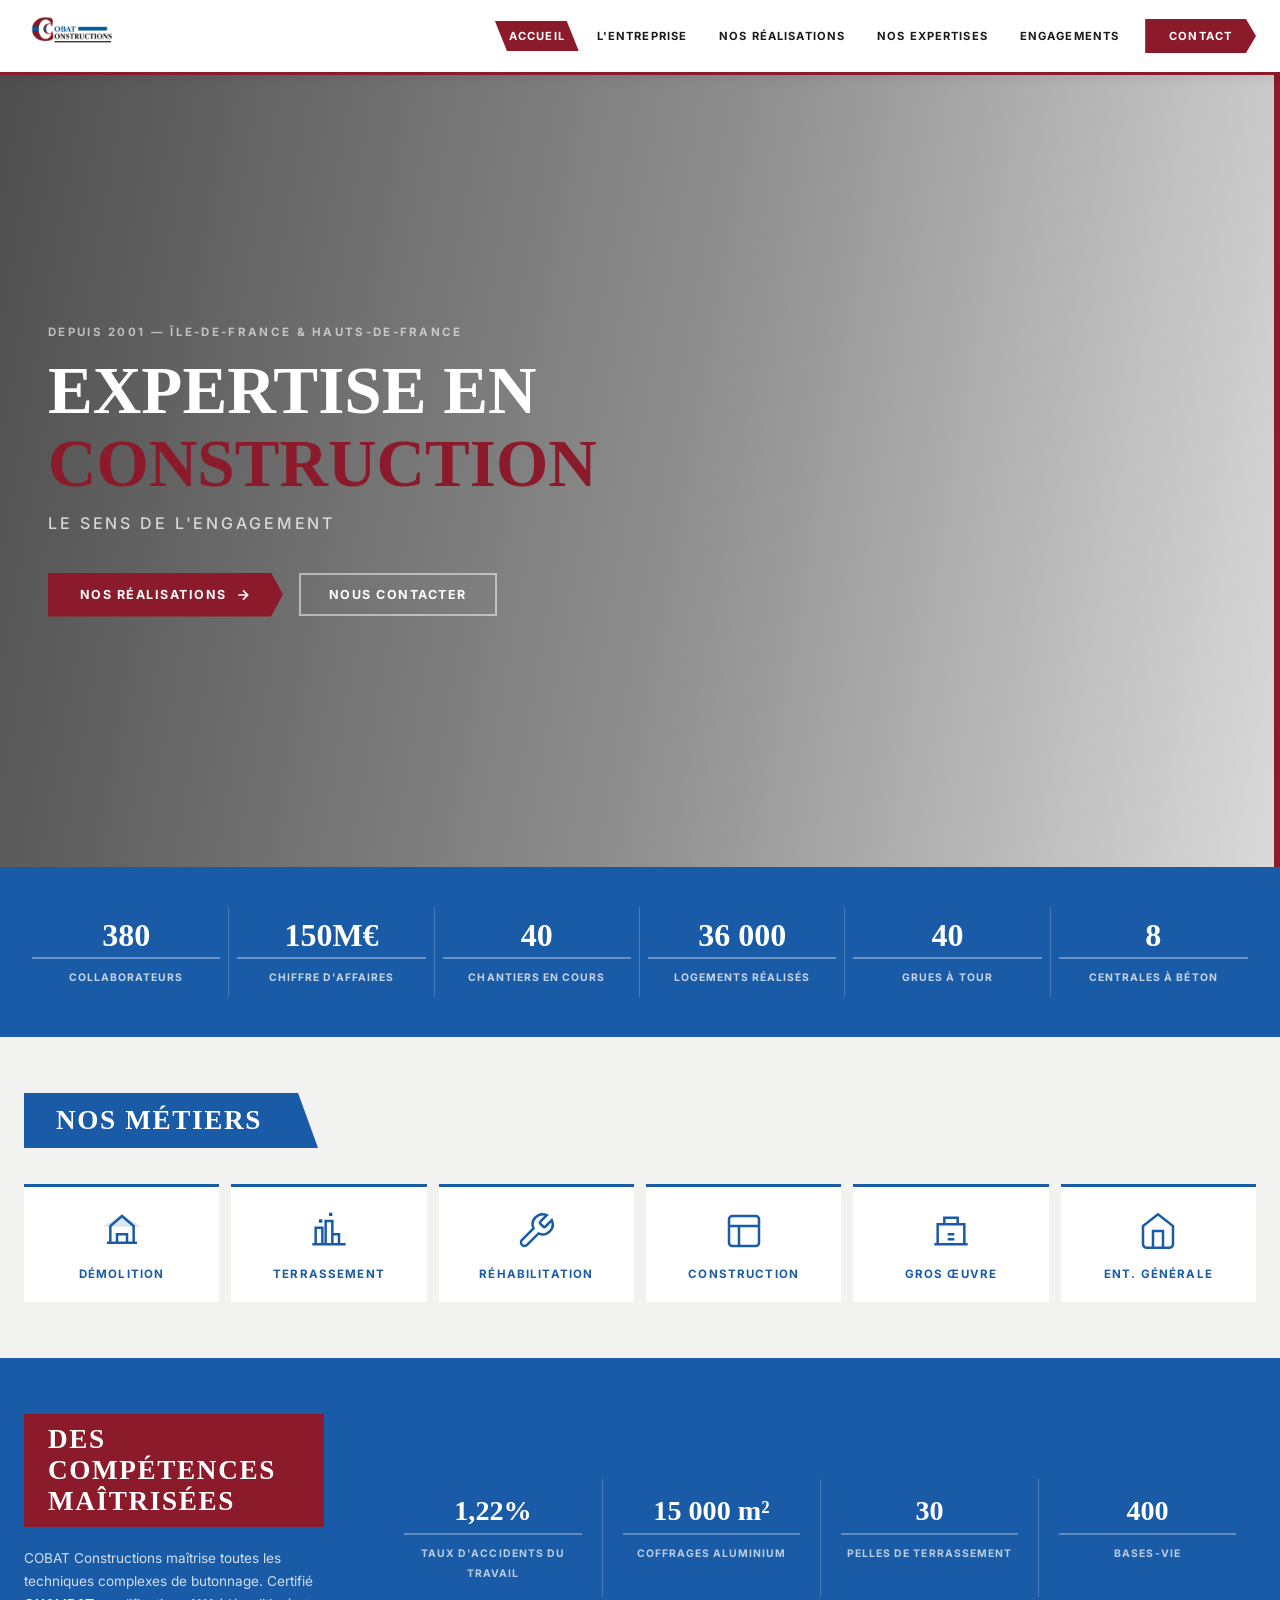
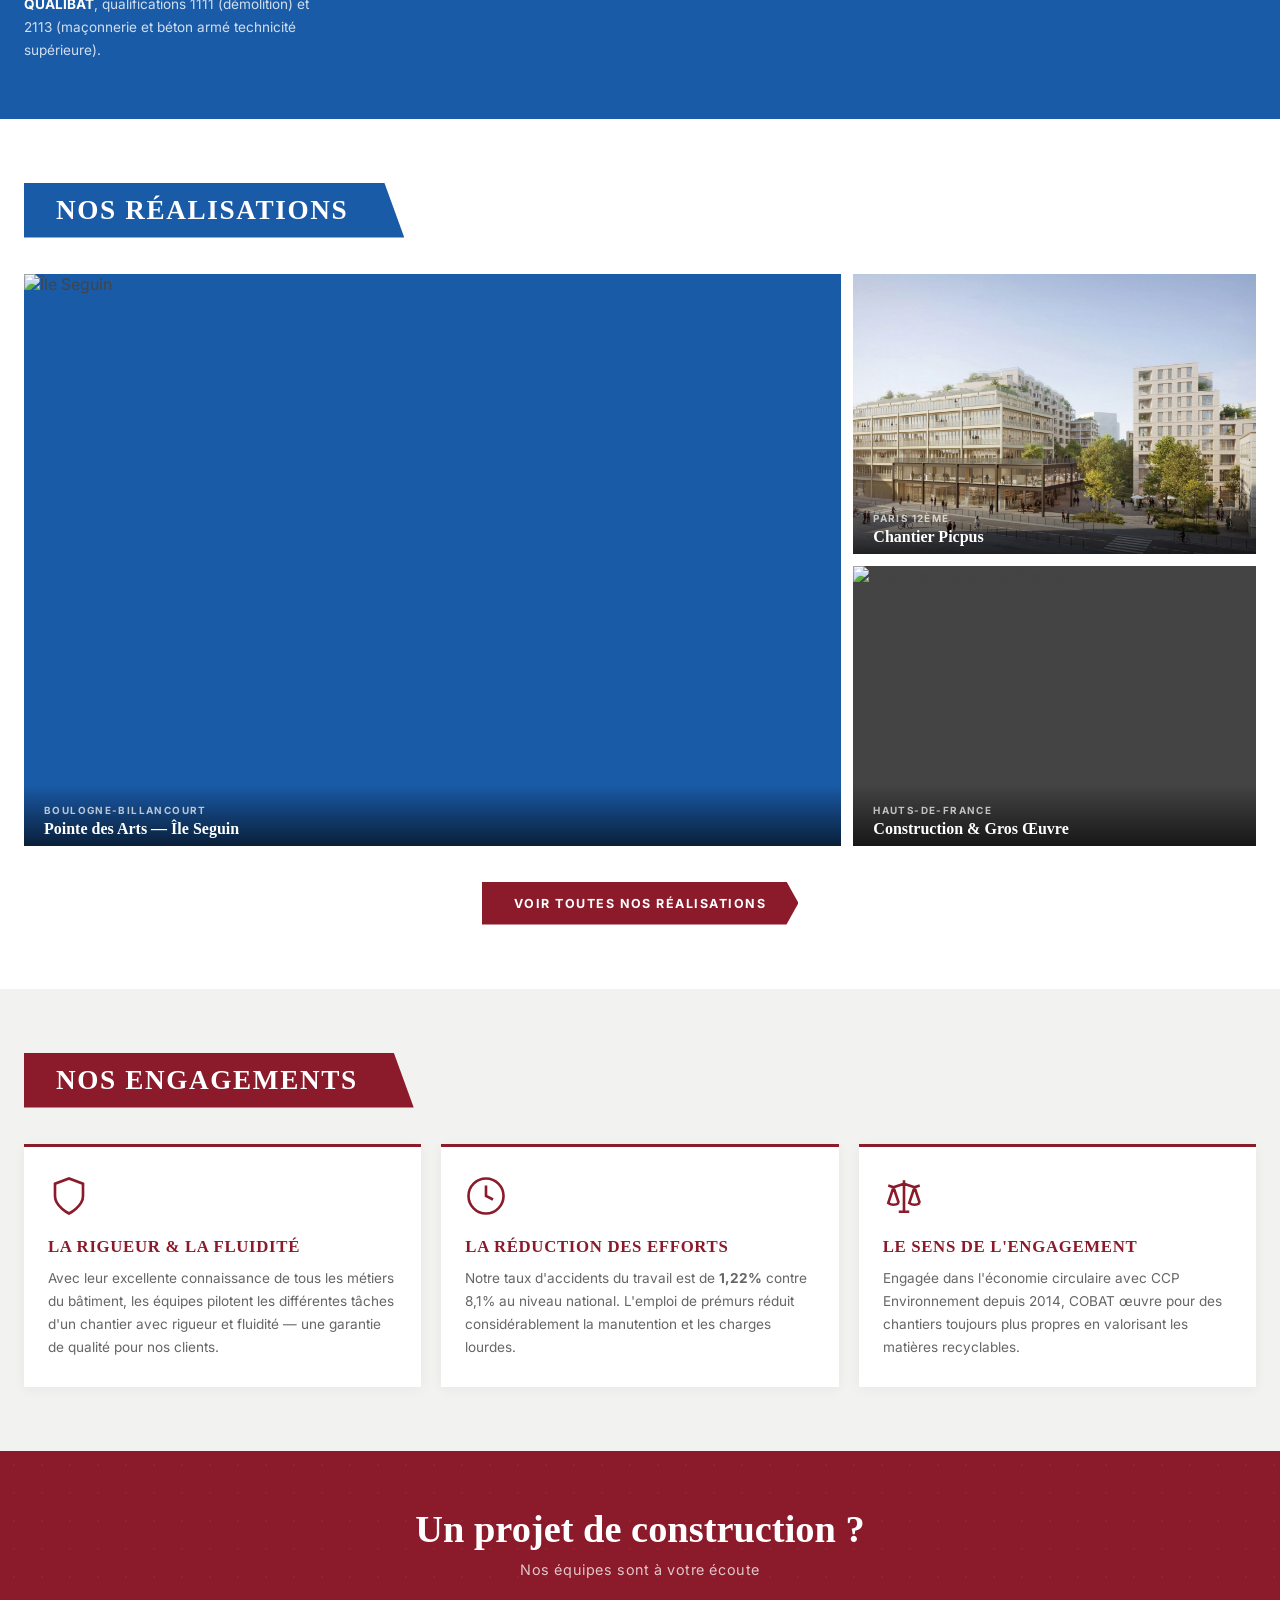
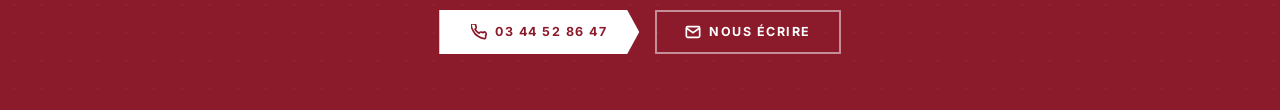
==== commit 52bab16c: "fix: index.html page accueil" ====
--- a/index.html
+++ b/index.html
@@ -6,1335 +6,1052 @@
 <title>COBAT Constructions — Expertise en Construction</title>
 <link rel="preconnect" href="https://fonts.googleapis.com">
 <link rel="preconnect" href="https://fonts.gstatic.com" crossorigin>
-<link href="https://fonts.googleapis.com/css2?family=Oswald:wght@400;500;600;700&family=Barlow:wght@300;400;500;600;800&family=Barlow+Condensed:wght@300;400;600;700&display=swap" rel="stylesheet">
+<link href="https://fonts.googleapis.com/css2?family=Inter:wght@400;500;600;700&display=swap" rel="stylesheet">
 <style>
 /* =============================================
-   COBAT CONSTRUCTIONS — Design System
+   VARIABLES COBAT
    ============================================= */
 :root {
-  --blue:       #1A4B8C;
-  --blue-dark:  #8B1A2A;
-  --blue-mid:   #2C5FA8;
-  --blue-light: #E8EFF8;
-  --bordeaux:   #8B1A2A;
+  --bordeaux: #8B1A2A;
   --bordeaux-dark: #6A1020;
-  --gray-light: #F2F2F0;
-  --gray-mid:   #E0DDD8;
-  --text:       #1A1A1A;
-  --text-muted: #5A5A5A;
-  --white:      #FFFFFF;
-  --font-title: 'Oswald', sans-serif;
-  --font-body:  'Barlow', sans-serif;
-  --font-cond:  'Barlow Condensed', sans-serif;
-}
-
+  --bleu: #1A5BA8;
+  --bleu-dark: #0F3D78;
+  --noir: #1A1A1A;
+  --gris-clair: #F2F2F0;
+  --blanc: #ffffff;
+  --texte: #444444;
+}
+
+/* =============================================
+   RESET & BASE
+   ============================================= */
 *, *::before, *::after { box-sizing: border-box; margin: 0; padding: 0; }
 
 html { scroll-behavior: smooth; }
 
 body {
-  font-family: var(--font-body);
-  color: var(--text);
-  background: var(--white);
+  font-family: 'Inter', sans-serif;
+  color: var(--texte);
+  background: var(--blanc);
   overflow-x: hidden;
 }
 
-/* ── UTILITAIRES ── */
-.container {
+img { max-width: 100%; display: block; }
+
+a { text-decoration: none; color: inherit; }
+
+/* =============================================
+   HEADER
+   ============================================= */
+.header {
+  position: sticky;
+  top: 0;
+  z-index: 9999;
+  background: var(--blanc);
+  border-bottom: 3px solid var(--bordeaux);
+  box-shadow: 0 2px 12px rgba(0,0,0,0.08);
+}
+
+.header-inner {
   max-width: 1280px;
   margin: 0 auto;
-  padding: 0 40px;
-}
-@media (max-width: 768px) { .container { padding: 0 20px; } }
-
-.oblique-divider {
-  height: 60px;
-  position: relative;
-  overflow: hidden;
-  margin-top: -1px;
-}
-.oblique-divider::before {
-  content: '';
-  position: absolute;
-  inset: 0;
-  background: inherit;
-  clip-path: polygon(0 0, 100% 0, 100% 40%, 0 100%);
-}
-
-/* =============================================
-   HEADER / NAV
-   ============================================= */
-#header {
-  position: fixed;
-  top: 0; left: 0; right: 0;
-  z-index: 1000;
-  background: white;
-  border-bottom: 3px solid var(--bordeaux);
-  transition: background 0.3s, box-shadow 0.3s;
-}
-#header.scrolled {
-  background: rgba(255,255,255,0.98);
-  box-shadow: 0 2px 16px rgba(0,0,0,0.1);
-}
-.nav-inner {
+  padding: 0 24px;
   display: flex;
   align-items: center;
-  height: 68px;
-  gap: 0;
   justify-content: space-between;
-}
-
-/* Logo */
+  height: 72px;
+}
+
 .logo {
-  display: flex;
-  align-items: center;
-  gap: 0;
-  text-decoration: none;
+  height: 54px;
+  width: auto;
   flex-shrink: 0;
 }
-.logo-c {
-  width: 40px;
-  height: 40px;
+
+/* NAV */
+.nav { display: flex; align-items: center; gap: 4px; }
+
+.nav-item {
+  position: relative;
+  padding: 8px 14px;
+  font-size: 0.7rem;
+  font-weight: 700;
+  text-transform: uppercase;
+  letter-spacing: 0.1em;
+  color: var(--noir);
+  clip-path: polygon(0 0, calc(100% - 12px) 0, 100% 100%, 12px 100%);
+  transition: background 0.2s, color 0.2s;
+  white-space: nowrap;
+}
+
+.nav-item:hover { background: rgba(26,91,168,0.08); color: var(--bleu); }
+.nav-item.actif { background: var(--bordeaux); color: var(--blanc); }
+
+/* Bouton contact header */
+.nav-cta {
+  margin-left: 8px;
+  padding: 10px 24px;
   background: var(--bordeaux);
-  display: flex;
-  align-items: center;
-  justify-content: center;
-  font-family: var(--font-title);
-  font-size: 24px;
-  font-weight: 700;
-  color: white;
-  clip-path: polygon(0 0, 80% 0, 100% 50%, 80% 100%, 0 100%);
-  padding-right: 4px;
-}
-.logo-text {
-  display: flex;
-  flex-direction: column;
-  margin-left: 4px;
-  line-height: 1;
-}
-.logo-obat {
-  font-family: var(--font-title);
-  font-size: 18px;
-  font-weight: 700;
-  color: white;
-  letter-spacing: 0.12em;
-  display: flex;
-  align-items: center;
-  gap: 6px;
-}
-.logo-bar {
-  flex: 1;
-  height: 3px;
-  background: var(--blue-mid);
-  min-width: 48px;
-}
-.logo-onstructions {
-  font-family: var(--font-title);
-  font-size: 13px;
-  font-weight: 400;
-  color: rgba(255,255,255,0.75);
-  letter-spacing: 0.18em;
-  text-transform: uppercase;
-}
-
-/* Nav links */
-.nav-links {
-  display: flex;
-  align-items: center;
-  gap: 32px;
-  list-style: none;
-}
-.nav-links a {
-  font-family: var(--font-cond);
-  font-size: 12px;
-  font-weight: 600;
-  letter-spacing: 0.12em;
-  text-transform: uppercase;
-  color: var(--text-muted);
-  text-decoration: none;
-  transition: color 0.2s;
-  position: relative;
-}
-.nav-links a::after {
-  content: '';
-  position: absolute;
-  bottom: -4px; left: 0; right: 0;
-  height: 2px;
-  background: var(--bordeaux);
-  transform: scaleX(0);
-  transition: transform 0.2s;
-}
-.nav-links a:hover { color: var(--bordeaux); }
-.nav-links a:hover::after { transform: scaleX(1); }
-
-.nav-cta {
-  background: var(--bordeaux);
-  color: white !important;
-  padding: 9px 22px;
-  font-family: var(--font-cond) !important;
-  font-size: 11px !important;
-  font-weight: 700 !important;
-  letter-spacing: 0.14em !important;
-  text-transform: uppercase;
-  text-decoration: none;
-  transition: background 0.2s !important;
-  clip-path: polygon(0 0, calc(100% - 8px) 0, 100% 50%, calc(100% - 8px) 100%, 0 100%);
-  padding-right: 28px !important;
-}
-.nav-cta:hover { background: var(--bordeaux-dark) !important; }
-.nav-cta::after { display: none !important; }
-
-/* Mobile menu toggle */
-.nav-toggle {
+  color: var(--blanc);
+  font-size: 0.7rem;
+  font-weight: 700;
+  text-transform: uppercase;
+  letter-spacing: 0.1em;
+  clip-path: polygon(0 0, calc(100% - 10px) 0, 100% 50%, calc(100% - 10px) 100%, 0 100%);
+  transition: background 0.2s;
+  white-space: nowrap;
+}
+.nav-cta:hover { background: var(--bordeaux-dark); }
+
+/* Hamburger mobile */
+.hamburger {
   display: none;
   flex-direction: column;
   gap: 5px;
   cursor: pointer;
   padding: 4px;
-}
-.nav-toggle span {
+  background: none;
+  border: none;
+}
+.hamburger span {
   display: block;
-  width: 24px;
+  width: 26px;
   height: 2px;
-  background: var(--text);
-  transition: 0.3s;
-}
-@media (max-width: 900px) {
-  .nav-links { display: none; }
-  .nav-toggle { display: flex; }
-  .nav-cta { display: none !important; }
-}
+  background: var(--noir);
+  transition: all 0.3s;
+}
+
+/* Mobile nav */
+.nav-mobile {
+  display: none;
+  flex-direction: column;
+  background: var(--blanc);
+  border-top: 1px solid #eee;
+  padding: 12px 0;
+}
+.nav-mobile.open { display: flex; }
+.nav-mobile a {
+  padding: 12px 24px;
+  font-size: 0.85rem;
+  font-weight: 600;
+  text-transform: uppercase;
+  letter-spacing: 0.08em;
+  color: var(--noir);
+  border-bottom: 1px solid #f0f0f0;
+}
+.nav-mobile a:hover { color: var(--bordeaux); background: var(--gris-clair); }
+.nav-mobile a.actif { color: var(--bordeaux); font-weight: 700; }
 
 /* =============================================
    HERO
    ============================================= */
-#hero {
+.hero {
   position: relative;
-  height: 100vh;
-  min-height: 600px;
-  background: #1a1a1a;
-  overflow: hidden;
-  display: flex;
-  align-items: flex-end;
-}
-
-/* Photo placeholder → à remplacer par vraie photo */
-.hero-bg {
-  position: absolute;
-  inset: 0;
-  background:
-    linear-gradient(160deg, rgba(80,10,18,0.80) 0%, rgba(139,26,42,0.45) 50%, rgba(26,75,140,0.25) 100%),
-    repeating-linear-gradient(
-      -45deg,
-      transparent,
-      transparent 40px,
-      rgba(255,255,255,0.012) 40px,
-      rgba(255,255,255,0.012) 80px
-    );
-  /* En production : background-image: url('hero-chantier.jpg'); background-size: cover; */
-}
-
-/* Motif alvéoles hexagonales */
-.hero-hex-pattern {
-  position: absolute;
-  right: -60px;
-  bottom: -40px;
-  width: 520px;
-  height: 520px;
-  opacity: 0.04;
-  pointer-events: none;
-}
-
-/* Découpe oblique bordeaux en overlay */
-.hero-oblique-overlay {
-  position: absolute;
-  top: 0; right: 0;
-  width: 45%;
-  height: 100%;
-  background: rgba(123,22,37,0.08);
-  clip-path: polygon(30% 0, 100% 0, 100% 100%, 0 100%);
-  pointer-events: none;
-}
-
-/* Barre verticale bordeaux */
-.hero-accent-bar {
-  position: absolute;
-  right: 0;
-  top: 0;
-  bottom: 0;
-  width: 6px;
-  background: var(--bordeaux);
-}
-
-.hero-content {
-  position: relative;
-  z-index: 2;
-  padding: 0 0 80px 0;
-  width: 100%;
-}
-
-.hero-tag {
-  display: inline-block;
-  background: var(--bordeaux);
-  color: white;
-  font-family: var(--font-cond);
-  font-size: 11px;
-  font-weight: 600;
-  letter-spacing: 0.2em;
-  text-transform: uppercase;
-  padding: 5px 14px 5px 0;
-  clip-path: polygon(0 0, calc(100% - 10px) 0, 100% 100%, 0 100%);
-  margin-bottom: 20px;
-  opacity: 0;
-  transform: translateX(-30px);
-  animation: slideInLeft 0.7s 0.3s ease forwards;
-}
-
-.hero-title {
-  font-family: var(--font-title);
-  font-size: clamp(48px, 7vw, 90px);
-  font-weight: 700;
-  color: white;
-  line-height: 0.95;
-  text-transform: uppercase;
-  letter-spacing: 0.02em;
-  margin-bottom: 20px;
-  opacity: 0;
-  transform: translateY(30px);
-  animation: slideInUp 0.8s 0.5s ease forwards;
-}
-.hero-title span { color: var(--bordeaux); }
-
-.hero-signature {
-  font-family: var(--font-cond);
-  font-size: 14px;
-  font-weight: 300;
-  letter-spacing: 0.3em;
-  text-transform: uppercase;
-  color: rgba(255,255,255,0.55);
-  margin-bottom: 36px;
-  opacity: 0;
-  animation: fadeIn 1s 0.9s ease forwards;
-}
-
-.hero-actions {
-  display: flex;
-  gap: 14px;
-  flex-wrap: wrap;
-  opacity: 0;
-  animation: fadeIn 1s 1.1s ease forwards;
-}
-
-.btn-primary {
-  background: var(--bordeaux);
-  color: white;
-  font-family: var(--font-cond);
-  font-size: 12px;
-  font-weight: 700;
-  letter-spacing: 0.14em;
-  text-transform: uppercase;
-  padding: 14px 28px;
-  text-decoration: none;
-  clip-path: polygon(0 0, calc(100% - 10px) 0, 100% 50%, calc(100% - 10px) 100%, 0 100%);
-  padding-right: 36px;
-  transition: background 0.2s, transform 0.2s;
-  display: inline-block;
-}
-.btn-primary:hover { background: var(--bordeaux-dark); transform: translateX(4px); }
-
-.btn-outline {
-  border: 1.5px solid rgba(255,255,255,0.4);
-  color: white;
-  font-family: var(--font-cond);
-  font-size: 12px;
-  font-weight: 600;
-  letter-spacing: 0.14em;
-  text-transform: uppercase;
-  padding: 13px 28px;
-  text-decoration: none;
-  transition: border-color 0.2s, background 0.2s;
-  display: inline-block;
-}
-.btn-outline:hover {
-  border-color: white;
-  background: rgba(255,255,255,0.08);
-}
-
-/* Scroll indicator */
-.hero-scroll {
-  position: absolute;
-  bottom: 28px;
-  left: 50%;
-  transform: translateX(-50%);
-  display: flex;
-  flex-direction: column;
-  align-items: center;
-  gap: 6px;
-  opacity: 0;
-  animation: fadeIn 1s 1.5s ease forwards;
-}
-.hero-scroll span {
-  font-family: var(--font-cond);
-  font-size: 9px;
-  letter-spacing: 0.2em;
-  text-transform: uppercase;
-  color: rgba(255,255,255,0.35);
-}
-.scroll-line {
-  width: 1px;
-  height: 40px;
-  background: linear-gradient(to bottom, rgba(255,255,255,0.35), transparent);
-  animation: scrollPulse 2s ease-in-out infinite;
-}
-
-/* =============================================
-   BANDEAU KPI
-   ============================================= */
-#kpi {
-  background: var(--blue);
-  position: relative;
-  z-index: 10;
-}
-
-.kpi-inner {
-  display: flex;
-  align-items: stretch;
-}
-
-.kpi-item {
-  flex: 1;
-  text-align: center;
-  padding: 28px 16px;
-  border-right: 0.5px solid rgba(255,255,255,0.12);
-  position: relative;
-  cursor: default;
-  transition: background 0.25s;
-}
-.kpi-item:last-child { border-right: none; }
-.kpi-item:hover { background: rgba(255,255,255,0.05); }
-
-.kpi-number {
-  font-family: var(--font-title);
-  font-size: 38px;
-  font-weight: 700;
-  color: white;
-  line-height: 1;
-  display: block;
-}
-.kpi-unit {
-  font-family: var(--font-cond);
-  font-size: 16px;
-  color: rgba(255,255,255,0.6);
-  margin-left: 2px;
-}
-.kpi-label {
-  font-family: var(--font-cond);
-  font-size: 10px;
-  font-weight: 400;
-  letter-spacing: 0.12em;
-  text-transform: uppercase;
-  color: rgba(255,255,255,0.5);
-  margin-top: 6px;
-  display: block;
-}
-
-/* Oblique cut at bottom of KPI band */
-#kpi::after {
-  content: '';
-  position: absolute;
-  bottom: -28px; left: 0; right: 0;
-  height: 30px;
-  background: var(--blue);
-  clip-path: polygon(0 0, 100% 0, 100% 30%, 0 100%);
-  z-index: 1;
-}
-
-/* =============================================
-   PRÉSENTATION
-   ============================================= */
-#presentation {
-  padding: 100px 0 80px;
-  background: var(--white);
-}
-
-.section-eyebrow {
-  font-family: var(--font-cond);
-  font-size: 11px;
-  font-weight: 600;
-  letter-spacing: 0.22em;
-  text-transform: uppercase;
-  color: var(--bordeaux);
-  margin-bottom: 10px;
-  display: block;
-}
-.section-title {
-  font-family: var(--font-title);
-  font-size: clamp(28px, 4vw, 44px);
-  font-weight: 700;
-  text-transform: uppercase;
-  color: var(--blue);
-  line-height: 1.05;
-  letter-spacing: 0.03em;
-  margin-bottom: 24px;
-}
-.section-lead {
-  font-family: var(--font-body);
-  font-size: 16px;
-  font-weight: 300;
-  line-height: 1.8;
-  color: var(--text-muted);
-  max-width: 560px;
-}
-
-.presentation-grid {
-  display: grid;
-  grid-template-columns: 1fr 1fr;
-  gap: 60px;
-  align-items: center;
-}
-@media (max-width: 768px) {
-  .presentation-grid { grid-template-columns: 1fr; gap: 40px; }
-}
-
-.presentation-visual {
-  position: relative;
-}
-.presentation-photo {
-  width: 100%;
-  aspect-ratio: 4/3;
-  background: linear-gradient(135deg, #1a1a1a 0%, var(--blue) 100%);
-  /* En production : background-image: url('photo-equipe.jpg'); background-size: cover; */
-  position: relative;
-  overflow: hidden;
-}
-.presentation-photo::before {
-  content: 'Photo chantier / équipe';
-  position: absolute;
-  inset: 0;
+  min-height: 88vh;
+  background: url('images/grue.jpg') center center / cover no-repeat;
   display: flex;
   align-items: center;
-  justify-content: center;
-  color: rgba(255,255,255,0.15);
-  font-family: var(--font-cond);
-  font-size: 11px;
-  letter-spacing: 0.2em;
-  text-transform: uppercase;
-}
-.presentation-badge {
-  position: absolute;
-  bottom: -20px;
-  right: -20px;
-  background: var(--bordeaux);
-  color: white;
-  padding: 20px 24px;
-  font-family: var(--font-title);
-  font-size: 13px;
-  font-weight: 600;
-  text-transform: uppercase;
-  letter-spacing: 0.1em;
-  line-height: 1.4;
-}
-.presentation-badge strong {
-  display: block;
-  font-size: 32px;
-  line-height: 1;
-  margin-bottom: 2px;
-}
-
-.certif-row {
-  display: flex;
-  gap: 12px;
-  margin-top: 32px;
-  flex-wrap: wrap;
-}
-.certif-badge {
-  border: 1px solid var(--blue);
-  color: var(--blue);
-  font-family: var(--font-cond);
-  font-size: 11px;
-  font-weight: 600;
-  letter-spacing: 0.1em;
-  text-transform: uppercase;
-  padding: 6px 14px;
-  display: flex;
-  align-items: center;
-  gap: 6px;
-}
-.certif-badge::before {
-  content: '';
-  width: 6px;
-  height: 6px;
-  background: var(--bordeaux);
-  border-radius: 50%;
-}
-
-/* =============================================
-   MÉTIERS
-   ============================================= */
-#metiers {
-  background: var(--gray-light);
-  padding: 80px 0 100px;
-  position: relative;
-}
-#metiers::before {
-  content: '';
-  position: absolute;
-  top: -28px; left: 0; right: 0;
-  height: 30px;
-  background: var(--gray-light);
-  clip-path: polygon(0 100%, 100% 0, 100% 100%);
-}
-
-.metiers-header {
-  text-align: center;
-  margin-bottom: 52px;
-}
-.metiers-header .section-lead {
-  max-width: 600px;
-  margin: 0 auto;
-}
-
-.metiers-grid {
-  display: grid;
-  grid-template-columns: repeat(6, 1fr);
-  gap: 16px;
-}
-@media (max-width: 1024px) { .metiers-grid { grid-template-columns: repeat(3, 1fr); } }
-@media (max-width: 600px) { .metiers-grid { grid-template-columns: repeat(2, 1fr); } }
-
-.metier-card {
-  background: white;
-  padding: 28px 16px 24px;
-  text-align: center;
-  border-top: 3px solid var(--blue);
-  cursor: pointer;
-  transition: transform 0.25s, box-shadow 0.25s, border-color 0.25s;
-  text-decoration: none;
-  display: block;
-}
-.metier-card:hover {
-  transform: translateY(-6px);
-  box-shadow: 0 12px 40px rgba(26,75,140,0.15);
-  border-color: var(--bordeaux);
-}
-.metier-icon-wrap {
-  width: 52px;
-  height: 52px;
-  margin: 0 auto 16px;
-  background: var(--blue-light);
-  clip-path: polygon(25% 0%, 75% 0%, 100% 50%, 75% 100%, 25% 100%, 0% 50%);
-  display: flex;
-  align-items: center;
-  justify-content: center;
-  transition: background 0.25s;
-}
-.metier-card:hover .metier-icon-wrap { background: var(--bordeaux); }
-.metier-icon-wrap svg { width: 22px; height: 22px; stroke: var(--blue); transition: stroke 0.25s; }
-.metier-card:hover .metier-icon-wrap svg { stroke: white; }
-.metier-name {
-  font-family: var(--font-title);
-  font-size: 13px;
-  font-weight: 600;
-  text-transform: uppercase;
-  letter-spacing: 0.08em;
-  color: var(--blue);
-  transition: color 0.25s;
-}
-.metier-card:hover .metier-name { color: var(--bordeaux); }
-
-/* =============================================
-   SAVOIR-FAIRE (bande bleue)
-   ============================================= */
-#savoir-faire {
-  background: var(--blue);
-  padding: 80px 0;
-  position: relative;
-  clip-path: polygon(0 0, 100% 0, 100% 90%, 98% 100%, 0 100%);
-}
-
-/* Motif hexagonal arrière-plan */
-#savoir-faire::before {
+  overflow: hidden;
+}
+
+/* Overlay dégradé latéral — plus intense à gauche */
+.hero::before {
   content: '';
   position: absolute;
   inset: 0;
-  background-image: url("data:image/svg+xml,%3Csvg width='60' height='52' viewBox='0 0 60 52' xmlns='http://www.w3.org/2000/svg'%3E%3Cpath d='M30 2L58 17v18L30 50 2 35V17z' fill='none' stroke='white' stroke-width='0.5'/%3E%3C/svg%3E");
-  background-size: 60px 52px;
-  opacity: 0.04;
-  pointer-events: none;
-}
-
-.savoir-grid {
+  background: linear-gradient(
+    100deg,
+    rgba(10,10,10,0.72) 0%,
+    rgba(10,10,10,0.45) 55%,
+    rgba(10,10,10,0.15) 100%
+  );
+  z-index: 1;
+}
+
+/* Bande bordeaux verticale droite — signature visuelle */
+.hero::after {
+  content: '';
+  position: absolute;
+  top: 0; right: 0;
+  width: 6px;
+  height: 100%;
+  background: var(--bordeaux);
+  z-index: 2;
+}
+
+.hero-content {
+  position: relative;
+  z-index: 3;
+  max-width: 1280px;
+  margin: 0 auto;
+  padding: 60px 24px 60px 48px;
+  width: 100%;
+}
+
+.hero-eyebrow {
+  font-size: 0.72rem;
+  font-weight: 700;
+  letter-spacing: 0.2em;
+  text-transform: uppercase;
+  color: rgba(255,255,255,0.6);
+  margin-bottom: 16px;
+}
+
+.hero-titre {
+  font-family: Georgia, 'Georgia Pro', serif;
+  font-size: clamp(2.4rem, 5.5vw, 4.2rem);
+  font-weight: 900;
+  color: var(--blanc);
+  line-height: 1.08;
+  text-transform: uppercase;
+  max-width: 700px;
+  margin-bottom: 12px;
+}
+
+.hero-titre span {
+  color: var(--bordeaux);
+  /* clip-path oblique sur le mot clé */
+  display: inline;
+}
+
+.hero-sous-titre {
+  font-size: clamp(0.85rem, 1.8vw, 1rem);
+  font-weight: 500;
+  letter-spacing: 0.18em;
+  text-transform: uppercase;
+  color: rgba(255,255,255,0.75);
+  margin-bottom: 40px;
+}
+
+.hero-actions { display: flex; gap: 16px; flex-wrap: wrap; align-items: center; }
+
+.btn {
+  display: inline-flex;
+  align-items: center;
+  gap: 8px;
+  padding: 14px 32px;
+  font-size: 0.78rem;
+  font-weight: 700;
+  text-transform: uppercase;
+  letter-spacing: 0.12em;
+  border: none;
+  cursor: pointer;
+  transition: all 0.2s;
+  clip-path: polygon(0 0, calc(100% - 12px) 0, 100% 50%, calc(100% - 12px) 100%, 0 100%);
+}
+
+.btn-bordeaux {
+  background: var(--bordeaux);
+  color: var(--blanc) !important;
+}
+.btn-bordeaux:hover { background: var(--bordeaux-dark); }
+
+.btn-blanc {
+  background: var(--blanc);
+  color: var(--bordeaux) !important;
+}
+.btn-blanc:hover { background: var(--gris-clair); }
+
+.btn-outline {
+  background: transparent;
+  color: var(--blanc) !important;
+  border: 2px solid rgba(255,255,255,0.5);
+  clip-path: none;
+  padding: 12px 28px;
+}
+.btn-outline:hover { border-color: var(--blanc); background: rgba(255,255,255,0.08); }
+
+/* =============================================
+   BANDEAU CHIFFRES CLÉS
+   ============================================= */
+.chiffres {
+  background: var(--bleu);
+  padding: 40px 24px;
+}
+
+.chiffres-inner {
+  max-width: 1280px;
+  margin: 0 auto;
   display: grid;
-  grid-template-columns: 1fr 1fr;
-  gap: 60px;
-  align-items: center;
-}
-@media (max-width: 768px) { .savoir-grid { grid-template-columns: 1fr; gap: 40px; } }
-
-.savoir-text .section-title { color: white; }
-.savoir-text .section-eyebrow { color: rgba(255,255,255,0.5); }
-.savoir-text .section-lead { color: rgba(255,255,255,0.65); max-width: 100%; }
-
-.savoir-stats {
-  display: grid;
-  grid-template-columns: 1fr 1fr;
-  gap: 16px;
-}
-.savoir-stat-card {
-  background: rgba(255,255,255,0.08);
-  border-left: 3px solid var(--bordeaux);
-  padding: 20px 20px;
-}
-.savoir-stat-number {
-  font-family: var(--font-title);
-  font-size: 36px;
-  font-weight: 700;
-  color: white;
+  grid-template-columns: repeat(6, 1fr);
+  gap: 0;
+}
+
+.chiffre-item {
+  text-align: center;
+  padding: 12px 8px;
+  border-right: 1px solid rgba(255,255,255,0.2);
+}
+.chiffre-item:last-child { border-right: none; }
+
+.chiffre-nombre {
+  font-family: Georgia, 'Georgia Pro', serif;
+  font-size: clamp(1.4rem, 2.5vw, 2rem);
+  font-weight: 700;
+  color: var(--blanc);
+  display: block;
   line-height: 1;
-  display: block;
-}
-.savoir-stat-label {
-  font-family: var(--font-cond);
-  font-size: 10px;
-  letter-spacing: 0.12em;
-  text-transform: uppercase;
-  color: rgba(255,255,255,0.5);
-  margin-top: 6px;
-  display: block;
-  line-height: 1.4;
-}
-
-/* =============================================
-   RÉALISATIONS
-   ============================================= */
-#realisations {
-  padding: 100px 0 80px;
-  background: var(--white);
-}
-
-.realisations-header {
+  margin-bottom: 6px;
+  padding-bottom: 6px;
+  border-bottom: 2px solid rgba(255,255,255,0.35);
+}
+
+.chiffre-label {
+  font-size: 0.65rem;
+  font-weight: 700;
+  text-transform: uppercase;
+  letter-spacing: 0.1em;
+  color: rgba(255,255,255,0.75);
+  line-height: 1.3;
+}
+
+/* =============================================
+   NOS MÉTIERS
+   ============================================= */
+.metiers {
+  background: var(--gris-clair);
+  padding: 56px 24px;
+}
+
+.section-header {
+  max-width: 1280px;
+  margin: 0 auto 36px;
   display: flex;
   align-items: flex-end;
   justify-content: space-between;
-  margin-bottom: 48px;
-  gap: 20px;
+  gap: 16px;
   flex-wrap: wrap;
 }
 
-.real-grid {
+.titre-section {
+  display: inline-block;
+  font-family: Georgia, 'Georgia Pro', serif;
+  font-size: clamp(1.3rem, 2.5vw, 1.7rem);
+  font-weight: 700;
+  text-transform: uppercase;
+  color: var(--blanc);
+  background: var(--bleu);
+  padding: 12px 56px 12px 32px;
+  clip-path: polygon(0 0, calc(100% - 20px) 0, 100% 100%, 0 100%);
+  letter-spacing: 0.06em;
+}
+
+.titre-section.bordeaux { background: var(--bordeaux); }
+
+.metiers-grid {
+  max-width: 1280px;
+  margin: 0 auto;
   display: grid;
-  grid-template-columns: 2fr 1fr 1fr;
-  grid-template-rows: auto auto;
-  gap: 16px;
-}
-@media (max-width: 768px) { .real-grid { grid-template-columns: 1fr; } }
-
-.real-card {
+  grid-template-columns: repeat(6, 1fr);
+  gap: 12px;
+}
+
+.metier-card {
+  background: var(--blanc);
+  border-top: 3px solid var(--bleu);
+  padding: 24px 16px 20px;
+  text-align: center;
+  transition: transform 0.25s, border-color 0.25s, box-shadow 0.25s;
+  cursor: pointer;
+}
+
+.metier-card:hover {
+  transform: translateY(-6px);
+  border-color: var(--bordeaux);
+  box-shadow: 0 12px 32px rgba(26,91,168,0.15);
+}
+
+.metier-icon {
+  width: 40px;
+  height: 40px;
+  margin: 0 auto 12px;
+  color: var(--bleu);
+}
+
+.metier-card:hover .metier-icon { color: var(--bordeaux); }
+
+.metier-nom {
+  font-size: 0.72rem;
+  font-weight: 700;
+  text-transform: uppercase;
+  letter-spacing: 0.1em;
+  color: var(--bleu);
+  line-height: 1.3;
+}
+
+.metier-card:hover .metier-nom { color: var(--bordeaux); }
+
+/* =============================================
+   SAVOIR-FAIRE
+   ============================================= */
+.savoir-faire {
+  background: var(--bleu);
+  padding: 56px 24px;
+}
+
+.savoir-faire-inner {
+  max-width: 1280px;
+  margin: 0 auto;
+  display: grid;
+  grid-template-columns: 300px 1fr;
+  gap: 60px;
+  align-items: center;
+}
+
+.sf-intro-titre {
+  font-family: Georgia, 'Georgia Pro', serif;
+  font-size: clamp(1.5rem, 2.5vw, 2rem);
+  font-weight: 700;
+  color: var(--blanc);
+  text-transform: uppercase;
+  line-height: 1.2;
+  margin-bottom: 16px;
+}
+
+.sf-intro-texte {
+  font-size: 0.85rem;
+  color: rgba(255,255,255,0.8);
+  line-height: 1.7;
+}
+
+.sf-stats {
+  display: grid;
+  grid-template-columns: repeat(4, 1fr);
+  gap: 0;
+}
+
+.sf-stat {
+  padding: 16px 20px;
+  text-align: center;
+  border-left: 1px solid rgba(255,255,255,0.2);
+}
+.sf-stat:first-child { border-left: none; }
+
+.sf-stat-nombre {
+  font-family: Georgia, 'Georgia Pro', serif;
+  font-size: clamp(1.4rem, 2.2vw, 1.8rem);
+  font-weight: 700;
+  color: var(--blanc);
+  display: block;
+  margin-bottom: 6px;
+  padding-bottom: 6px;
+  border-bottom: 2px solid rgba(255,255,255,0.3);
+}
+
+.sf-stat-label {
+  font-size: 0.65rem;
+  font-weight: 700;
+  text-transform: uppercase;
+  letter-spacing: 0.1em;
+  color: rgba(255,255,255,0.7);
+  line-height: 1.3;
+}
+
+/* =============================================
+   NOS RÉALISATIONS
+   ============================================= */
+.realisations {
+  padding: 64px 24px;
+  background: var(--blanc);
+}
+
+.realisations-inner { max-width: 1280px; margin: 0 auto; }
+
+.realisations-grid {
+  display: grid;
+  grid-template-columns: repeat(3, 1fr);
+  grid-template-rows: 280px 280px;
+  gap: 12px;
+  margin-top: 36px;
+}
+
+.realisation-card {
   position: relative;
   overflow: hidden;
+  background: #c8d0da;
   cursor: pointer;
-  background: #111;
-  text-decoration: none;
-  display: block;
-}
-.real-card:nth-child(1) { grid-row: 1 / 3; }
-
-.real-photo {
+}
+
+.realisation-card:first-child {
+  grid-column: span 2;
+  grid-row: span 2;
+}
+
+.realisation-card img {
   width: 100%;
   height: 100%;
-  min-height: 200px;
-  background: linear-gradient(160deg, #111 0%, var(--blue-mid) 100%);
-  transition: transform 0.5s ease;
-  display: block;
-}
-.real-card:nth-child(1) .real-photo { min-height: 440px; }
-.real-card:nth-child(2) .real-photo,
-.real-card:nth-child(3) .real-photo { min-height: 210px; }
-.real-card:hover .real-photo { transform: scale(1.05); }
-
-.real-card:nth-child(2) .real-photo { background: linear-gradient(160deg, #5A0E18 0%, var(--bordeaux) 100%); }
-.real-card:nth-child(3) .real-photo { background: linear-gradient(160deg, #1a3a20 0%, #2d6b3a 100%); }
-
-.real-overlay {
+  object-fit: cover;
+  transition: transform 0.4s;
+}
+
+.realisation-card:hover img { transform: scale(1.04); }
+
+.realisation-overlay {
+  position: absolute;
+  bottom: 0;
+  left: 0;
+  right: 0;
+  padding: 20px 20px 16px;
+  background: linear-gradient(0deg, rgba(0,0,0,0.75) 0%, transparent 100%);
+  transform: translateY(8px);
+  transition: transform 0.3s;
+}
+
+.realisation-card:hover .realisation-overlay { transform: translateY(0); }
+
+.realisation-tag {
+  font-size: 0.62rem;
+  font-weight: 700;
+  text-transform: uppercase;
+  letter-spacing: 0.14em;
+  color: rgba(255,255,255,0.7);
+  margin-bottom: 4px;
+}
+
+.realisation-nom {
+  font-family: Georgia, 'Georgia Pro', serif;
+  font-size: 1rem;
+  font-weight: 700;
+  color: var(--blanc);
+}
+
+.realisations-cta {
+  text-align: center;
+  margin-top: 36px;
+}
+
+/* =============================================
+   ENGAGEMENTS
+   ============================================= */
+.engagements {
+  background: var(--gris-clair);
+  padding: 64px 24px;
+}
+
+.engagements-inner { max-width: 1280px; margin: 0 auto; }
+
+.engagements-grid {
+  display: grid;
+  grid-template-columns: repeat(3, 1fr);
+  gap: 20px;
+  margin-top: 36px;
+}
+
+.engagement-card {
+  background: var(--blanc);
+  border-top: 3px solid var(--bordeaux);
+  padding: 28px 24px;
+  box-shadow: 0 2px 12px rgba(0,0,0,0.05);
+  transition: transform 0.2s, box-shadow 0.2s;
+}
+
+.engagement-card:hover {
+  transform: translateY(-4px);
+  box-shadow: 0 8px 28px rgba(139,26,42,0.12);
+}
+
+.engagement-icon {
+  width: 42px;
+  height: 42px;
+  color: var(--bordeaux);
+  margin-bottom: 16px;
+}
+
+.engagement-titre {
+  font-family: Georgia, 'Georgia Pro', serif;
+  font-size: 1.05rem;
+  font-weight: 700;
+  color: var(--bordeaux);
+  margin-bottom: 10px;
+  text-transform: uppercase;
+  letter-spacing: 0.04em;
+}
+
+.engagement-texte {
+  font-size: 0.85rem;
+  color: #666;
+  line-height: 1.7;
+}
+
+/* =============================================
+   CTA CONTACT
+   ============================================= */
+.cta-contact {
+  background: var(--bordeaux);
+  padding: 56px 24px;
+  text-align: center;
+  position: relative;
+  overflow: hidden;
+}
+
+/* Motif hexagonal en filigrane */
+.cta-contact::before {
+  content: '';
   position: absolute;
   inset: 0;
-  background: linear-gradient(to top, rgba(10,20,45,0.85) 0%, transparent 55%);
+  background-image: radial-gradient(circle, rgba(255,255,255,0.04) 1px, transparent 1px);
+  background-size: 28px 28px;
   pointer-events: none;
 }
-.real-info {
-  position: absolute;
-  bottom: 0; left: 0; right: 0;
-  padding: 24px;
-}
-.real-location {
-  display: inline-block;
-  background: var(--bordeaux);
-  color: white;
-  font-family: var(--font-cond);
-  font-size: 9px;
-  font-weight: 600;
+
+.cta-content { position: relative; z-index: 1; }
+
+.cta-titre {
+  font-family: Georgia, 'Georgia Pro', serif;
+  font-size: clamp(1.6rem, 3.5vw, 2.4rem);
+  font-weight: 700;
+  color: var(--blanc);
+  margin-bottom: 10px;
+}
+
+.cta-sous-titre {
+  font-size: 0.9rem;
+  color: rgba(255,255,255,0.75);
+  margin-bottom: 32px;
+  letter-spacing: 0.04em;
+}
+
+.cta-actions { display: flex; gap: 16px; justify-content: center; flex-wrap: wrap; }
+
+/* =============================================
+   FOOTER
+   ============================================= */
+.footer {
+  background: var(--noir);
+  padding: 48px 24px 24px;
+  color: rgba(255,255,255,0.55);
+}
+
+.footer-inner {
+  max-width: 1280px;
+  margin: 0 auto;
+  display: grid;
+  grid-template-columns: 1.5fr 1fr 1fr 1fr;
+  gap: 40px;
+  padding-bottom: 36px;
+  border-bottom: 1px solid rgba(255,255,255,0.1);
+}
+
+.footer-logo { height: 48px; margin-bottom: 16px; filter: brightness(0) invert(1); opacity: 0.85; }
+
+.footer-desc {
+  font-size: 0.8rem;
+  line-height: 1.7;
+  margin-bottom: 16px;
+}
+
+.footer-contact-item {
+  font-size: 0.8rem;
+  margin-bottom: 6px;
+  display: flex;
+  align-items: flex-start;
+  gap: 8px;
+}
+
+.footer-contact-item svg { flex-shrink: 0; margin-top: 2px; }
+
+.footer-titre-col {
+  font-size: 0.65rem;
+  font-weight: 700;
+  text-transform: uppercase;
   letter-spacing: 0.14em;
-  text-transform: uppercase;
-  padding: 3px 10px;
-  margin-bottom: 8px;
-}
-.real-title {
-  font-family: var(--font-title);
-  font-size: 22px;
-  font-weight: 700;
-  text-transform: uppercase;
-  color: white;
-  letter-spacing: 0.04em;
-  line-height: 1.1;
-}
-.real-subtitle {
-  font-family: var(--font-cond);
-  font-size: 11px;
-  letter-spacing: 0.1em;
+  color: rgba(255,255,255,0.3);
+  margin-bottom: 16px;
+  padding-bottom: 8px;
+  border-bottom: 1px solid rgba(255,255,255,0.1);
+}
+
+.footer-lien {
+  display: block;
+  font-size: 0.82rem;
   color: rgba(255,255,255,0.55);
-  text-transform: uppercase;
-  margin-top: 4px;
-}
-
-/* =============================================
-   ENGAGEMENT / CTA BAND
-   ============================================= */
-#cta-band {
-  background: var(--bordeaux);
-  padding: 60px 0;
-  position: relative;
-  clip-path: polygon(0 8%, 100% 0, 100% 100%, 0 100%);
-  margin-top: -8px;
-}
-
-.cta-inner {
-  display: flex;
-  align-items: center;
-  justify-content: space-between;
-  gap: 32px;
-  flex-wrap: wrap;
-}
-.cta-text-block .section-title {
-  color: white;
-  font-size: 32px;
-}
-.cta-text-block .section-lead {
-  color: rgba(255,255,255,0.65);
-  margin-top: 8px;
-}
-.btn-white {
-  background: white;
-  color: var(--bordeaux);
-  font-family: var(--font-cond);
-  font-size: 12px;
-  font-weight: 700;
-  letter-spacing: 0.14em;
-  text-transform: uppercase;
-  padding: 16px 32px;
-  text-decoration: none;
-  white-space: nowrap;
-  transition: background 0.2s, color 0.2s;
-  clip-path: polygon(0 0, calc(100% - 10px) 0, 100% 50%, calc(100% - 10px) 100%, 0 100%);
-  padding-right: 40px;
-}
-.btn-white:hover {
-  background: #111;
-  color: white;
-}
-
-/* =============================================
-   FOOTER
-   ============================================= */
-#footer {
-  background: #111111;
-  padding: 48px 0 24px;
-}
-
-.footer-top {
-  display: grid;
-  grid-template-columns: 2fr 1fr 1fr 1fr;
-  gap: 48px;
-  margin-bottom: 40px;
-}
-@media (max-width: 768px) {
-  .footer-top { grid-template-columns: 1fr 1fr; gap: 32px; }
-}
-
-.footer-brand .logo-text .logo-obat { font-size: 16px; }
-.footer-brand p {
-  font-family: var(--font-body);
-  font-size: 13px;
-  line-height: 1.7;
-  color: rgba(255,255,255,0.45);
-  margin-top: 16px;
-  max-width: 280px;
-}
-
-.footer-col h4 {
-  font-family: var(--font-cond);
-  font-size: 10px;
-  font-weight: 600;
-  letter-spacing: 0.18em;
-  text-transform: uppercase;
-  color: rgba(255,255,255,0.35);
-  margin-bottom: 16px;
-}
-.footer-col a, .footer-col span {
-  display: block;
-  font-family: var(--font-body);
-  font-size: 13px;
-  color: rgba(255,255,255,0.6);
-  text-decoration: none;
   margin-bottom: 8px;
   transition: color 0.2s;
 }
-.footer-col a:hover { color: white; }
-
-.footer-bottom {
-  border-top: 0.5px solid rgba(255,255,255,0.1);
-  padding-top: 24px;
+.footer-lien:hover { color: var(--blanc); }
+
+.footer-bas {
+  max-width: 1280px;
+  margin: 20px auto 0;
   display: flex;
   justify-content: space-between;
   align-items: center;
   flex-wrap: wrap;
   gap: 12px;
-}
-.footer-bottom p {
-  font-family: var(--font-cond);
-  font-size: 10px;
+  font-size: 0.72rem;
+  text-transform: uppercase;
   letter-spacing: 0.1em;
-  color: rgba(255,255,255,0.25);
-  text-transform: uppercase;
-}
-.footer-bottom a {
-  color: rgba(255,255,255,0.35);
-  text-decoration: none;
-  font-family: var(--font-cond);
-  font-size: 10px;
-  letter-spacing: 0.08em;
-  text-transform: uppercase;
-  transition: color 0.2s;
-}
-.footer-bottom a:hover { color: rgba(255,255,255,0.7); }
-
-/* =============================================
-   ANIMATIONS
-   ============================================= */
-@keyframes slideInLeft {
-  to { opacity: 1; transform: translateX(0); }
-}
-@keyframes slideInUp {
-  to { opacity: 1; transform: translateY(0); }
-}
-@keyframes fadeIn {
-  to { opacity: 1; }
-}
-@keyframes scrollPulse {
-  0%, 100% { opacity: 0.3; transform: scaleY(1); }
-  50% { opacity: 0.7; transform: scaleY(0.8); }
-}
-
-/* Reveal on scroll */
-.reveal {
-  opacity: 0;
-  transform: translateY(28px);
-  transition: opacity 0.7s ease, transform 0.7s ease;
-}
-.reveal.visible {
-  opacity: 1;
-  transform: translateY(0);
-}
-.reveal-delay-1 { transition-delay: 0.1s; }
-.reveal-delay-2 { transition-delay: 0.2s; }
-.reveal-delay-3 { transition-delay: 0.3s; }
-.reveal-delay-4 { transition-delay: 0.4s; }
-.reveal-delay-5 { transition-delay: 0.5s; }
-.reveal-delay-6 { transition-delay: 0.6s; }
-
-/* ── Logo image ── */
-.logo-img {
-  height: 48px;
-  width: auto;
-  transition: opacity 0.2s;
+}
+
+.footer-border-top {
+  width: 40px;
+  height: 3px;
+  background: var(--bordeaux);
   display: block;
-  background: white;
-  padding: 4px 10px;
-}
-.logo-img:hover { opacity: 0.85; }
-.footer-logo-img {
-  height: 40px;
   margin-bottom: 16px;
-  display: block;
-  opacity: 0.9;
+}
+
+/* =============================================
+   RESPONSIVE
+   ============================================= */
+@media (max-width: 1100px) {
+  .metiers-grid { grid-template-columns: repeat(3, 1fr); }
+  .chiffres-inner { grid-template-columns: repeat(3, 1fr); }
+  .chiffre-item:nth-child(3) { border-right: none; }
+  .sf-stats { grid-template-columns: repeat(2, 1fr); }
+  .sf-stat:nth-child(3) { border-left: none; }
+  .footer-inner { grid-template-columns: 1fr 1fr; }
+}
+
+@media (max-width: 768px) {
+  /* Header */
+  .nav, .nav-cta { display: none; }
+  .hamburger { display: flex; }
+
+  /* Hero */
+  .hero { min-height: 70vh; }
+  .hero-content { padding: 40px 20px; }
+  .hero::before {
+    background: linear-gradient(180deg, rgba(10,10,10,0.55) 0%, rgba(10,10,10,0.45) 100%);
+  }
+
+  /* Chiffres */
+  .chiffres-inner { grid-template-columns: repeat(2, 1fr); }
+  .chiffre-item:nth-child(2) { border-right: none; }
+  .chiffre-item { border-bottom: 1px solid rgba(255,255,255,0.15); }
+  .chiffre-item:nth-child(5), .chiffre-item:nth-child(6) { border-bottom: none; }
+
+  /* Métiers */
+  .metiers-grid { grid-template-columns: repeat(2, 1fr); }
+
+  /* Savoir-faire */
+  .savoir-faire-inner { grid-template-columns: 1fr; gap: 32px; }
+  .sf-stats { grid-template-columns: repeat(2, 1fr); }
+  .sf-stat:nth-child(odd) { border-left: none; }
+  .sf-stat:nth-child(3), .sf-stat:nth-child(4) { border-top: 1px solid rgba(255,255,255,0.2); }
+
+  /* Réalisations */
+  .realisations-grid {
+    grid-template-columns: 1fr;
+    grid-template-rows: auto;
+  }
+  .realisation-card:first-child { grid-column: span 1; grid-row: span 1; }
+  .realisation-card { height: 220px; }
+
+  /* Engagements */
+  .engagements-grid { grid-template-columns: 1fr; }
+
+  /* Footer */
+  .footer-inner { grid-template-columns: 1fr; gap: 28px; }
+  .footer-bas { flex-direction: column; text-align: center; }
+
+  /* Titre section */
+  .titre-section { font-size: 1.1rem; padding: 10px 40px 10px 20px; }
+}
+
+@media (max-width: 480px) {
+  .metiers-grid { grid-template-columns: repeat(2, 1fr); }
+  .chiffres-inner { grid-template-columns: repeat(2, 1fr); }
+  .hero-titre { font-size: 2rem; }
+  .sf-stats { grid-template-columns: 1fr 1fr; }
 }
 </style>
 </head>
 <body>
 
-<!-- ══ HEADER ══ -->
-<header id="header">
-  <div class="container">
-    <nav class="nav-inner">
-      <a href="#" class="logo">
-        <img src="[data-uri]" alt="COBAT Constructions" class="logo-img" />
+<!-- ========== HEADER ========== -->
+<header class="header">
+  <div class="header-inner">
+    <!-- Logo placeholder (remplacer src par le vrai logo) -->
+    <img src="images/logo-cobat.png" alt="COBAT Constructions" class="logo" 
+         onerror="this.style.display='none'; this.nextElementSibling.style.display='flex'">
+    <div style="display:none; align-items:center; gap:4px; font-family:'Playfair Display',serif; font-size:1.1rem; font-weight:900; color:var(--bordeaux);">
+      <span style="font-size:2rem; line-height:1;">C</span>
+      <div style="line-height:1.1">
+        <div style="font-size:0.9rem; color:var(--bordeaux); letter-spacing:0.05em;">OBAT</div>
+        <div style="font-size:0.9rem; color:var(--bleu); letter-spacing:0.05em;">ONSTRUCTIONS</div>
+      </div>
+    </div>
+
+    <nav class="nav">
+      <a href="#" class="nav-item actif">Accueil</a>
+      <a href="#" class="nav-item">L'Entreprise</a>
+      <a href="#" class="nav-item">Nos Réalisations</a>
+      <a href="#" class="nav-item">Nos Expertises</a>
+      <a href="#" class="nav-item">Engagements</a>
+      <a href="#contact" class="nav-cta">Contact</a>
+    </nav>
+
+    <button class="hamburger" onclick="toggleMenu()" aria-label="Menu">
+      <span></span><span></span><span></span>
+    </button>
+  </div>
+
+  <nav class="nav-mobile" id="navMobile">
+    <a href="#" class="actif">Accueil</a>
+    <a href="#">L'Entreprise</a>
+    <a href="#">Nos Réalisations</a>
+    <a href="#">Nos Expertises</a>
+    <a href="#">Engagements</a>
+    <a href="#contact" style="color:var(--bordeaux); font-weight:700;">Contact</a>
+  </nav>
+</header>
+
+<!-- ========== HERO ========== -->
+<section class="hero">
+  <div class="hero-content">
+    <p class="hero-eyebrow">Depuis 2001 — Île-de-France &amp; Hauts-de-France</p>
+    <h1 class="hero-titre">Expertise en<br><span>Construction</span></h1>
+    <p class="hero-sous-titre">Le sens de l'engagement</p>
+    <div class="hero-actions">
+      <a href="#realisations" class="btn btn-bordeaux">
+        Nos réalisations
+        <svg width="16" height="16" viewBox="0 0 24 24" fill="none" stroke="currentColor" stroke-width="2.5"><path d="M5 12h14M12 5l7 7-7 7"/></svg>
       </a>
-      <ul class="nav-links">
-        <li><a href="#presentation">L'Entreprise</a></li>
-        <li><a href="#metiers">Expertises</a></li>
-        <li><a href="#realisations">Réalisations</a></li>
-        <li><a href="#">Engagements</a></li>
-        <li><a href="#">Groupe</a></li>
-        <li><a href="#" class="nav-cta">Nous contacter</a></li>
-      </ul>
-      <div class="nav-toggle" aria-label="Menu">
-        <span></span><span></span><span></span>
-      </div>
-    </nav>
-  </div>
-</header>
-
-<!-- ══ HERO ══ -->
-<section id="hero">
-  <div class="hero-bg"></div>
-
-  <!-- Motif hexagonal SVG -->
-  <svg class="hero-hex-pattern" viewBox="0 0 500 500" xmlns="http://www.w3.org/2000/svg" fill="white">
-    <defs><pattern id="hex" x="0" y="0" width="60" height="52" patternUnits="userSpaceOnUse"><path d="M30 2L58 17v18L30 50 2 35V17z" fill="none" stroke="white" stroke-width="1"/></pattern></defs>
-    <rect width="500" height="500" fill="url(#hex)"/>
-  </svg>
-
-  <div class="hero-oblique-overlay"></div>
-  <div class="hero-accent-bar"></div>
-
-  <div class="container hero-content">
-    <div class="hero-tag">Groupe Povataj · Depuis 2001</div>
-    <h1 class="hero-title">
-      Expertise en<br>
-      <span>Construction</span>
-    </h1>
-    <p class="hero-signature">Le sens de l'engagement</p>
-    <div class="hero-actions">
-      <a href="#realisations" class="btn-primary">Nos réalisations →</a>
-      <a href="#metiers" class="btn-outline">Découvrir nos métiers</a>
-    </div>
-  </div>
-
-  <div class="hero-scroll">
-    <span>Défiler</span>
-    <div class="scroll-line"></div>
+      <a href="#contact" class="btn btn-outline">Nous contacter</a>
+    </div>
   </div>
 </section>
 
-<!-- ══ KPI BAND ══ -->
-<section id="kpi">
-  <div class="kpi-inner">
-    <div class="kpi-item">
-      <span class="kpi-number" data-target="380">0</span>
-      <span class="kpi-label">Collaborateurs</span>
-    </div>
-    <div class="kpi-item">
-      <span class="kpi-number" data-target="150">0</span><span class="kpi-unit">M€</span>
-      <span class="kpi-label">Chiffre d'affaires</span>
-    </div>
-    <div class="kpi-item">
-      <span class="kpi-number" data-target="40">0</span>
-      <span class="kpi-label">Chantiers en cours</span>
-    </div>
-    <div class="kpi-item">
-      <span class="kpi-number" data-target="36">0</span><span class="kpi-unit">k</span>
-      <span class="kpi-label">Logements réalisés</span>
-    </div>
-    <div class="kpi-item">
-      <span class="kpi-number" data-target="40">0</span>
-      <span class="kpi-label">Grues à tour</span>
-    </div>
-    <div class="kpi-item">
-      <span class="kpi-number" data-target="8">0</span>
-      <span class="kpi-label">Centrales à béton</span>
+<!-- ========== CHIFFRES CLÉS ========== -->
+<section class="chiffres">
+  <div class="chiffres-inner">
+    <div class="chiffre-item">
+      <span class="chiffre-nombre">380</span>
+      <span class="chiffre-label">Collaborateurs</span>
+    </div>
+    <div class="chiffre-item">
+      <span class="chiffre-nombre">150M€</span>
+      <span class="chiffre-label">Chiffre d'affaires</span>
+    </div>
+    <div class="chiffre-item">
+      <span class="chiffre-nombre">40</span>
+      <span class="chiffre-label">Chantiers en cours</span>
+    </div>
+    <div class="chiffre-item">
+      <span class="chiffre-nombre">36 000</span>
+      <span class="chiffre-label">Logements réalisés</span>
+    </div>
+    <div class="chiffre-item">
+      <span class="chiffre-nombre">40</span>
+      <span class="chiffre-label">Grues à tour</span>
+    </div>
+    <div class="chiffre-item">
+      <span class="chiffre-nombre">8</span>
+      <span class="chiffre-label">Centrales à béton</span>
     </div>
   </div>
 </section>
 
-<!-- ══ PRÉSENTATION ══ -->
-<section id="presentation">
-  <div class="container">
-    <div class="presentation-grid">
-      <div class="reveal">
-        <span class="section-eyebrow">Notre histoire</span>
-        <h2 class="section-title">Construire avec<br>passion depuis 2001</h2>
-        <p class="section-lead">
-          Créée par Kreshnik (Pascal) Povataj le 18 juillet 2001, COBAT Constructions s'est imposée comme un acteur incontournable du gros œuvre en Île-de-France et Hauts-de-France. Forte de ses 380 collaborateurs, la société est aujourd'hui le cœur opérationnel du Groupe Povataj.
-        </p>
-        <p class="section-lead" style="margin-top: 16px;">
-          Avec un capital détenu par 12 membres de la famille Povataj, le groupe est porté par de fortes valeurs familiales et une nouvelle génération prête à relever les défis de demain.
-        </p>
-        <div class="certif-row">
-          <div class="certif-badge">QUALIBAT</div>
-          <div class="certif-badge">1111 Démolition</div>
-          <div class="certif-badge">2113 Maçonnerie BA</div>
+<!-- ========== NOS MÉTIERS ========== -->
+<section class="metiers">
+  <div class="section-header">
+    <span class="titre-section">Nos Métiers</span>
+  </div>
+  <div class="metiers-grid">
+    <div class="metier-card">
+      <svg class="metier-icon" viewBox="0 0 24 24" fill="none" stroke="currentColor" stroke-width="1.5">
+        <path d="M3 19h18M5 19V9l7-6 7 6v10M9 19v-5h6v5"/>
+        <path d="M12 3L2 9h20L12 3z" stroke-width="1" fill="currentColor" opacity="0.15"/>
+      </svg>
+      <p class="metier-nom">Démolition</p>
+    </div>
+    <div class="metier-card">
+      <svg class="metier-icon" viewBox="0 0 24 24" fill="none" stroke="currentColor" stroke-width="1.5">
+        <path d="M2 20h20M4 20V10h4v10M10 20V6h4v14M18 20V14h-4"/>
+        <path d="M6 6h2M12 2h2" stroke-width="2"/>
+      </svg>
+      <p class="metier-nom">Terrassement</p>
+    </div>
+    <div class="metier-card">
+      <svg class="metier-icon" viewBox="0 0 24 24" fill="none" stroke="currentColor" stroke-width="1.5">
+        <path d="M14.7 6.3a1 1 0 000 1.4l1.6 1.6a1 1 0 001.4 0l3.77-3.77a6 6 0 01-7.94 7.94l-6.91 6.91a2.12 2.12 0 01-3-3l6.91-6.91a6 6 0 017.94-7.94l-3.76 3.76z"/>
+      </svg>
+      <p class="metier-nom">Réhabilitation</p>
+    </div>
+    <div class="metier-card">
+      <svg class="metier-icon" viewBox="0 0 24 24" fill="none" stroke="currentColor" stroke-width="1.5">
+        <rect x="3" y="3" width="18" height="18" rx="2"/>
+        <path d="M3 9h18M9 21V9"/>
+      </svg>
+      <p class="metier-nom">Construction</p>
+    </div>
+    <div class="metier-card">
+      <svg class="metier-icon" viewBox="0 0 24 24" fill="none" stroke="currentColor" stroke-width="1.5">
+        <path d="M2 20h20M4 20V8h16v12M8 8V4h8v4M10 14h4M10 17h4"/>
+      </svg>
+      <p class="metier-nom">Gros Œuvre</p>
+    </div>
+    <div class="metier-card">
+      <svg class="metier-icon" viewBox="0 0 24 24" fill="none" stroke="currentColor" stroke-width="1.5">
+        <path d="M3 9l9-7 9 7v11a2 2 0 01-2 2H5a2 2 0 01-2-2z"/>
+        <polyline points="9 22 9 12 15 12 15 22"/>
+      </svg>
+      <p class="metier-nom">Ent. Générale</p>
+    </div>
+  </div>
+</section>
+
+<!-- ========== SAVOIR-FAIRE ========== -->
+<section class="savoir-faire">
+  <div class="savoir-faire-inner">
+    <div class="sf-intro">
+      <span class="titre-section bordeaux" style="clip-path:none; padding:10px 24px; display:block; margin-bottom:20px;">Des compétences maîtrisées</span>
+      <p class="sf-intro-texte">
+        COBAT Constructions maîtrise toutes les techniques complexes de butonnage. Certifié <strong style="color:white;">QUALIBAT</strong>, qualifications 1111 (démolition) et 2113 (maçonnerie et béton armé technicité supérieure).
+      </p>
+    </div>
+    <div class="sf-stats">
+      <div class="sf-stat">
+        <span class="sf-stat-nombre">1,22%</span>
+        <span class="sf-stat-label">Taux d'accidents du travail</span>
+      </div>
+      <div class="sf-stat">
+        <span class="sf-stat-nombre">15 000 m²</span>
+        <span class="sf-stat-label">Coffrages aluminium</span>
+      </div>
+      <div class="sf-stat">
+        <span class="sf-stat-nombre">30</span>
+        <span class="sf-stat-label">Pelles de terrassement</span>
+      </div>
+      <div class="sf-stat">
+        <span class="sf-stat-nombre">400</span>
+        <span class="sf-stat-label">Bases-vie</span>
+      </div>
+    </div>
+  </div>
+</section>
+
+<!-- ========== NOS RÉALISATIONS ========== -->
+<section class="realisations" id="realisations">
+  <div class="realisations-inner">
+    <div class="section-header">
+      <span class="titre-section">Nos Réalisations</span>
+    </div>
+    <div class="realisations-grid">
+      <!-- Carte principale — grande -->
+      <div class="realisation-card">
+        <img src="images/realisation point des art 1748941639135.jfif" alt="Île Seguin" 
+             onerror="this.style.background='#1A5BA8'; this.style.minHeight='400px'">
+        <div class="realisation-overlay">
+          <p class="realisation-tag">Boulogne-Billancourt</p>
+          <p class="realisation-nom">Pointe des Arts — Île Seguin</p>
         </div>
       </div>
-      <div class="presentation-visual reveal reveal-delay-2">
-        <div class="presentation-photo"></div>
-        <div class="presentation-badge">
-          <strong>+20</strong>
-          ans d'expertise<br>reconnue
+      <!-- Cartes secondaires -->
+      <div class="realisation-card">
+        <img src="images/hlb-p304-picpus-pcm_rue2-naska-2950x1960-q80.jpg" alt="Picpus Paris 12"
+             onerror="this.style.background='#8B1A2A'; this.style.minHeight='280px'">
+        <div class="realisation-overlay">
+          <p class="realisation-tag">Paris 12ème</p>
+          <p class="realisation-nom">Chantier Picpus</p>
         </div>
       </div>
+      <div class="realisation-card">
+        <img src="images/realisation haut de france 1759179472371.jfif" alt="Chantier Hauts-de-France"
+             onerror="this.style.background='#444'; this.style.minHeight='280px'">
+        <div class="realisation-overlay">
+          <p class="realisation-tag">Hauts-de-France</p>
+          <p class="realisation-nom">Construction & Gros Œuvre</p>
+        </div>
+      </div>
+    </div>
+    <div class="realisations-cta">
+      <a href="#" class="btn btn-bordeaux">Voir toutes nos réalisations</a>
     </div>
   </div>
 </section>
 
-<!-- ══ MÉTIERS ══ -->
-<section id="metiers">
-  <div class="container">
-    <div class="metiers-header reveal">
-      <span class="section-eyebrow">Ce que nous faisons</span>
-      <h2 class="section-title">Nos Métiers</h2>
-      <p class="section-lead">De la démolition à la livraison clés en main, COBAT maîtrise l'intégralité de la chaîne constructive.</p>
-    </div>
-    <div class="metiers-grid">
-      <a href="#" class="metier-card reveal reveal-delay-1">
-        <div class="metier-icon-wrap">
-          <svg viewBox="0 0 24 24" fill="none" stroke-width="1.5" stroke-linecap="round" stroke-linejoin="round">
-            <path d="M12 2L2 7l10 5 10-5-10-5zM2 17l10 5 10-5M2 12l10 5 10-5"/>
-          </svg>
-        </div>
-        <div class="metier-name">Démolition</div>
-      </a>
-      <a href="#" class="metier-card reveal reveal-delay-2">
-        <div class="metier-icon-wrap">
-          <svg viewBox="0 0 24 24" fill="none" stroke-width="1.5" stroke-linecap="round" stroke-linejoin="round">
-            <path d="M3 20h18M5 20V8l7-5 7 5v12"/>
-            <rect x="9" y="12" width="6" height="8"/>
-          </svg>
-        </div>
-        <div class="metier-name">Terrassement</div>
-      </a>
-      <a href="#" class="metier-card reveal reveal-delay-3">
-        <div class="metier-icon-wrap">
-          <svg viewBox="0 0 24 24" fill="none" stroke-width="1.5" stroke-linecap="round" stroke-linejoin="round">
-            <path d="M3 3h18v18H3z"/><path d="M3 9h18M3 15h18M9 3v18"/>
-          </svg>
-        </div>
-        <div class="metier-name">Réhabilitation</div>
-      </a>
-      <a href="#" class="metier-card reveal reveal-delay-4">
-        <div class="metier-icon-wrap">
-          <svg viewBox="0 0 24 24" fill="none" stroke-width="1.5" stroke-linecap="round" stroke-linejoin="round">
-            <path d="M2 20h20M4 20V10l8-6 8 6v10"/><path d="M10 20v-6h4v6"/>
-          </svg>
-        </div>
-        <div class="metier-name">Construction</div>
-      </a>
-      <a href="#" class="metier-card reveal reveal-delay-5">
-        <div class="metier-icon-wrap">
-          <svg viewBox="0 0 24 24" fill="none" stroke-width="1.5" stroke-linecap="round" stroke-linejoin="round">
-            <rect x="3" y="3" width="18" height="18" rx="2"/><path d="M3 9h18M9 21V9"/>
-          </svg>
-        </div>
-        <div class="metier-name">Gros œuvre</div>
-      </a>
-      <a href="#" class="metier-card reveal reveal-delay-6">
-        <div class="metier-icon-wrap">
-          <svg viewBox="0 0 24 24" fill="none" stroke-width="1.5" stroke-linecap="round" stroke-linejoin="round">
-            <path d="M12 3L2 9v12h7v-5h6v5h7V9z"/>
-          </svg>
-        </div>
-        <div class="metier-name">Ent. Générale</div>
-      </a>
+<!-- ========== ENGAGEMENTS ========== -->
+<section class="engagements">
+  <div class="engagements-inner">
+    <div class="section-header">
+      <span class="titre-section bordeaux">Nos Engagements</span>
+    </div>
+    <div class="engagements-grid">
+      <div class="engagement-card">
+        <svg class="engagement-icon" viewBox="0 0 24 24" fill="none" stroke="currentColor" stroke-width="1.5">
+          <path d="M12 22s8-4 8-10V5l-8-3-8 3v7c0 6 8 10 8 10z"/>
+        </svg>
+        <h3 class="engagement-titre">La Rigueur &amp; la Fluidité</h3>
+        <p class="engagement-texte">
+          Avec leur excellente connaissance de tous les métiers du bâtiment, les équipes pilotent les différentes tâches d'un chantier avec rigueur et fluidité — une garantie de qualité pour nos clients.
+        </p>
+      </div>
+      <div class="engagement-card">
+        <svg class="engagement-icon" viewBox="0 0 24 24" fill="none" stroke="currentColor" stroke-width="1.5">
+          <circle cx="12" cy="12" r="10"/>
+          <path d="M12 6v6l4 2"/>
+        </svg>
+        <h3 class="engagement-titre">La Réduction des Efforts</h3>
+        <p class="engagement-texte">
+          Notre taux d'accidents du travail est de <strong>1,22%</strong> contre 8,1% au niveau national. L'emploi de prémurs réduit considérablement la manutention et les charges lourdes.
+        </p>
+      </div>
+      <div class="engagement-card">
+        <svg class="engagement-icon" viewBox="0 0 24 24" fill="none" stroke="currentColor" stroke-width="1.5">
+          <path d="M3 6l3 1m0 0l-3 9a5.002 5.002 0 006.001 0M6 7l3 9M6 7l6-2m6 2l3-1m-3 1l-3 9a5.002 5.002 0 006.001 0M18 7l3 9m-3-9l-6-2m0-2v2m0 16V5m0 16H9m3 0h3"/>
+        </svg>
+        <h3 class="engagement-titre">Le Sens de l'Engagement</h3>
+        <p class="engagement-texte">
+          Engagée dans l'économie circulaire avec CCP Environnement depuis 2014, COBAT œuvre pour des chantiers toujours plus propres en valorisant les matières recyclables.
+        </p>
+      </div>
     </div>
   </div>
 </section>
 
-<!-- ══ SAVOIR-FAIRE ══ -->
-<section id="savoir-faire">
-  <div class="container">
-    <div class="savoir-grid">
-      <div class="reveal">
-        <span class="section-eyebrow" style="color:rgba(255,255,255,0.45);">Nos atouts</span>
-        <h2 class="section-title" style="color:white;">Des compétences<br>maîtrisées</h2>
-        <p class="section-lead" style="color:rgba(255,255,255,0.65);">
-          COBAT Constructions maîtrise toutes les techniques complexes de butonnage et pilote les différentes tâches d'un chantier avec rigueur et fluidité. Une garantie de qualité et un gain de temps précieux en Entreprise Générale.
-        </p>
-      </div>
-      <div class="savoir-stats reveal reveal-delay-2">
-        <div class="savoir-stat-card">
-          <span class="savoir-stat-number">1,22%</span>
-          <span class="savoir-stat-label">Taux d'accidents du travail vs 8,1% national</span>
-        </div>
-        <div class="savoir-stat-card">
-          <span class="savoir-stat-number">15 000</span>
-          <span class="savoir-stat-label">m² de coffrage aluminium</span>
-        </div>
-        <div class="savoir-stat-card">
-          <span class="savoir-stat-number">30</span>
-          <span class="savoir-stat-label">Pelles de terrassement</span>
-        </div>
-        <div class="savoir-stat-card">
-          <span class="savoir-stat-number">400</span>
-          <span class="savoir-stat-label">Bases-vie déployées</span>
-        </div>
-      </div>
+<!-- ========== CTA CONTACT ========== -->
+<section class="cta-contact" id="contact">
+  <div class="cta-content">
+    <h2 class="cta-titre">Un projet de construction ?</h2>
+    <p class="cta-sous-titre">Nos équipes sont à votre écoute</p>
+    <div class="cta-actions">
+      <a href="tel:0344528647" class="btn btn-blanc">
+        <svg width="16" height="16" viewBox="0 0 24 24" fill="none" stroke="currentColor" stroke-width="2.5"><path d="M22 16.92v3a2 2 0 01-2.18 2 19.79 19.79 0 01-8.63-3.07A19.5 19.5 0 013.07 9.81 19.79 19.79 0 01.02 1.18 2 2 0 012 0h3a2 2 0 012 1.72c.127.96.361 1.903.7 2.81a2 2 0 01-.45 2.11L6.09 7.91a16 16 0 006 6l1.27-1.27a2 2 0 012.11-.45c.907.339 1.85.573 2.81.7A2 2 0 0122 16.92z"/></svg>
+        03 44 52 86 47
+      </a>
+      <a href="mailto:contact@cobatconstructions.com" class="btn btn-outline" style="color:white!important; border-color:rgba(255,255,255,0.5);">
+        <svg width="16" height="16" viewBox="0 0 24 24" fill="none" stroke="currentColor" stroke-width="2.5"><path d="M4 4h16c1.1 0 2 .9 2 2v12c0 1.1-.9 2-2 2H4c-1.1 0-2-.9-2-2V6c0-1.1.9-2 2-2z"/><polyline points="22,6 12,13 2,6"/></svg>
+        Nous écrire
+      </a>
     </div>
   </div>
 </section>
 
-<!-- ══ RÉALISATIONS ══ -->
-<section id="realisations">
-  <div class="container">
-    <div class="realisations-header reveal">
-      <div>
-        <span class="section-eyebrow">Projets emblématiques</span>
-        <h2 class="section-title">Nos Réalisations</h2>
-      </div>
-      <a href="#" class="btn-primary" style="background:var(--blue); clip-path:polygon(0 0, calc(100% - 10px) 0, 100% 50%, calc(100% - 10px) 100%, 0 100%); padding-right:36px; color:white; font-family:var(--font-cond); font-size:12px; font-weight:700; letter-spacing:0.14em; text-transform:uppercase; padding-top:14px; padding-bottom:14px; padding-left:20px; text-decoration:none; white-space:nowrap;">
-        Voir toutes les réalisations →
-      </a>
-    </div>
-    <div class="real-grid">
-      <a href="#" class="real-card reveal">
-        <div class="real-photo"></div>
-        <div class="real-overlay"></div>
-        <div class="real-info">
-          <div class="real-location">Paris 12e arrondissement</div>
-          <div class="real-title">Picpus</div>
-          <div class="real-subtitle">Construction · Gros œuvre · 2024</div>
-        </div>
-      </a>
-      <a href="#" class="real-card reveal reveal-delay-2">
-        <div class="real-photo"></div>
-        <div class="real-overlay"></div>
-        <div class="real-info">
-          <div class="real-location">Boulogne-Billancourt</div>
-          <div class="real-title">Île Seguin</div>
-          <div class="real-subtitle">Entreprise générale</div>
-        </div>
-      </a>
-      <a href="#" class="real-card reveal reveal-delay-3">
-        <div class="real-photo"></div>
-        <div class="real-overlay"></div>
-        <div class="real-info">
-          <div class="real-location">Amblainville</div>
-          <div class="real-title">Siège Groupe Povataj</div>
-          <div class="real-subtitle">Gros œuvre · Réhabilitation</div>
-        </div>
-      </a>
-    </div>
-  </div>
-</section>
-
-<!-- ══ CTA BAND ══ -->
-<section id="cta-band">
-  <div class="container">
-    <div class="cta-inner">
-      <div class="cta-text-block reveal">
-        <h2 class="section-title" style="color:white; font-size:32px; margin-bottom:8px;">Un projet de construction ?</h2>
-        <p class="section-lead" style="color:rgba(255,255,255,0.65); margin-top:0;">Nos équipes sont à votre écoute pour étudier votre projet.</p>
-      </div>
-      <a href="#" class="btn-white reveal reveal-delay-2">Nous contacter →</a>
-    </div>
-  </div>
-</section>
-
-<!-- ══ FOOTER ══ -->
-<footer id="footer">
-  <div class="container">
-    <div class="footer-top">
-      <div class="footer-brand">
-        <img src="[data-uri]" alt="COBAT Constructions" class="logo-img footer-logo-img" />
-        <p>Expertise en construction depuis 2001. Filiale du Groupe Povataj, présente en Île-de-France et Hauts-de-France.</p>
-      </div>
-      <div class="footer-col">
-        <h4>Navigation</h4>
-        <a href="#">L'Entreprise</a>
-        <a href="#">Nos Expertises</a>
-        <a href="#">Nos Réalisations</a>
-        <a href="#">Engagements</a>
-        <a href="#">Le Groupe</a>
-      </div>
-      <div class="footer-col">
-        <h4>Expertises</h4>
-        <a href="#">Gros œuvre</a>
-        <a href="#">Réhabilitation</a>
-        <a href="#">Construction</a>
-        <a href="#">Démolition</a>
-        <a href="#">Terrassement</a>
-      </div>
-      <div class="footer-col">
-        <h4>Contact</h4>
-        <span>03 44 52 86 47</span>
-        <span>contact@cobatconstructions.com</span>
-        <span>1 rue Sainte-Mère Teresa</span>
-        <span>60110 Amblainville</span>
-      </div>
-    </div>
-    <div class="footer-bottom">
-      <p>© 2025 COBAT Constructions · Groupe Povataj · Tous droits réservés</p>
-      <div style="display:flex; gap:24px;">
-        <a href="#">Mentions légales</a>
-        <a href="#">Politique de confidentialité</a>
-        <a href="#">RGPD</a>
-      </div>
-    </div>
-  </div>
-</footer>
-
-<!-- ══ JAVASCRIPT ══ -->
+
+
+<!-- ========== SCRIPTS ========== -->
 <script>
-/* ── Header scroll ── */
-const header = document.getElementById('header');
-window.addEventListener('scroll', () => {
-  header.classList.toggle('scrolled', window.scrollY > 80);
+function toggleMenu() {
+  const nav = document.getElementById('navMobile');
+  nav.classList.toggle('open');
+}
+
+// Fermer le menu en cliquant sur un lien
+document.querySelectorAll('.nav-mobile a').forEach(link => {
+  link.addEventListener('click', () => {
+    document.getElementById('navMobile').classList.remove('open');
+  });
 });
 
-/* ── KPI Counter ── */
-function animateCounter(el) {
-  const target = parseInt(el.dataset.target);
-  const duration = 1400;
-  const startTime = performance.now();
-  function update(currentTime) {
-    const elapsed = currentTime - startTime;
-    const progress = Math.min(elapsed / duration, 1);
-    const eased = 1 - Math.pow(1 - progress, 3);
-    el.textContent = Math.round(eased * target);
-    if (progress < 1) requestAnimationFrame(update);
-  }
-  requestAnimationFrame(update);
-}
-
-const kpiObserver = new IntersectionObserver((entries) => {
+// Animation scroll reveal légère
+const observer = new IntersectionObserver((entries) => {
   entries.forEach(entry => {
     if (entry.isIntersecting) {
-      entry.target.querySelectorAll('[data-target]').forEach(animateCounter);
-      kpiObserver.unobserve(entry.target);
+      entry.target.style.opacity = '1';
+      entry.target.style.transform = 'translateY(0)';
     }
   });
-}, { threshold: 0.3 });
-
-const kpiSection = document.getElementById('kpi');
-if (kpiSection) kpiObserver.observe(kpiSection);
-
-/* ── Reveal on scroll ── */
-const revealObserver = new IntersectionObserver((entries) => {
-  entries.forEach(entry => {
-    if (entry.isIntersecting) {
-      entry.target.classList.add('visible');
-      revealObserver.unobserve(entry.target);
-    }
-  });
-}, { threshold: 0.12, rootMargin: '0px 0px -40px 0px' });
-
-document.querySelectorAll('.reveal').forEach(el => revealObserver.observe(el));
-
-/* ── Parallax hero (subtle) ── */
-window.addEventListener('scroll', () => {
-  const hero = document.getElementById('hero');
-  if (!hero) return;
-  const offset = window.scrollY;
-  const bg = hero.querySelector('.hero-bg');
-  if (bg) bg.style.transform = `translateY(${offset * 0.25}px)`;
-}, { passive: true });
+}, { threshold: 0.1 });
+
+document.querySelectorAll('.metier-card, .engagement-card, .realisation-card, .chiffre-item, .sf-stat').forEach(el => {
+  el.style.opacity = '0';
+  el.style.transform = 'translateY(20px)';
+  el.style.transition = 'opacity 0.5s ease, transform 0.5s ease';
+  observer.observe(el);
+});
 </script>
+
 </body>
 </html>
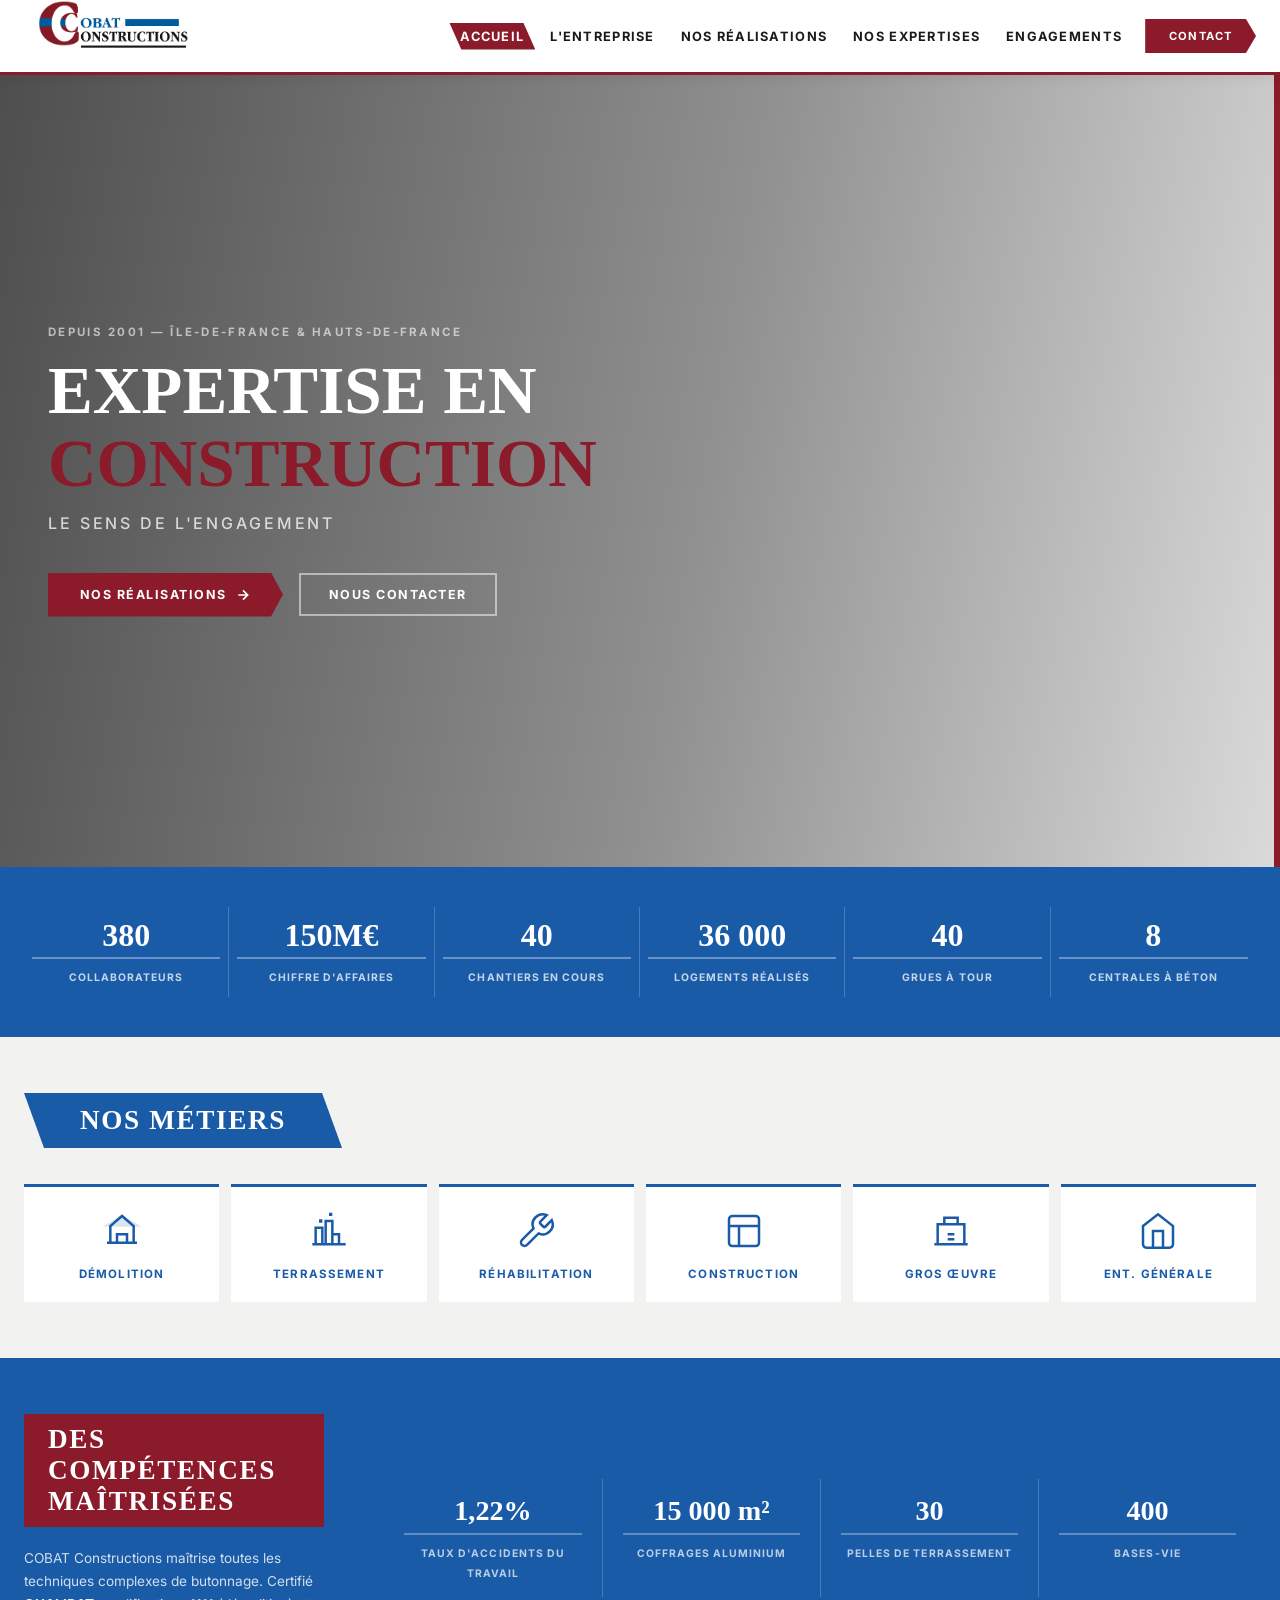
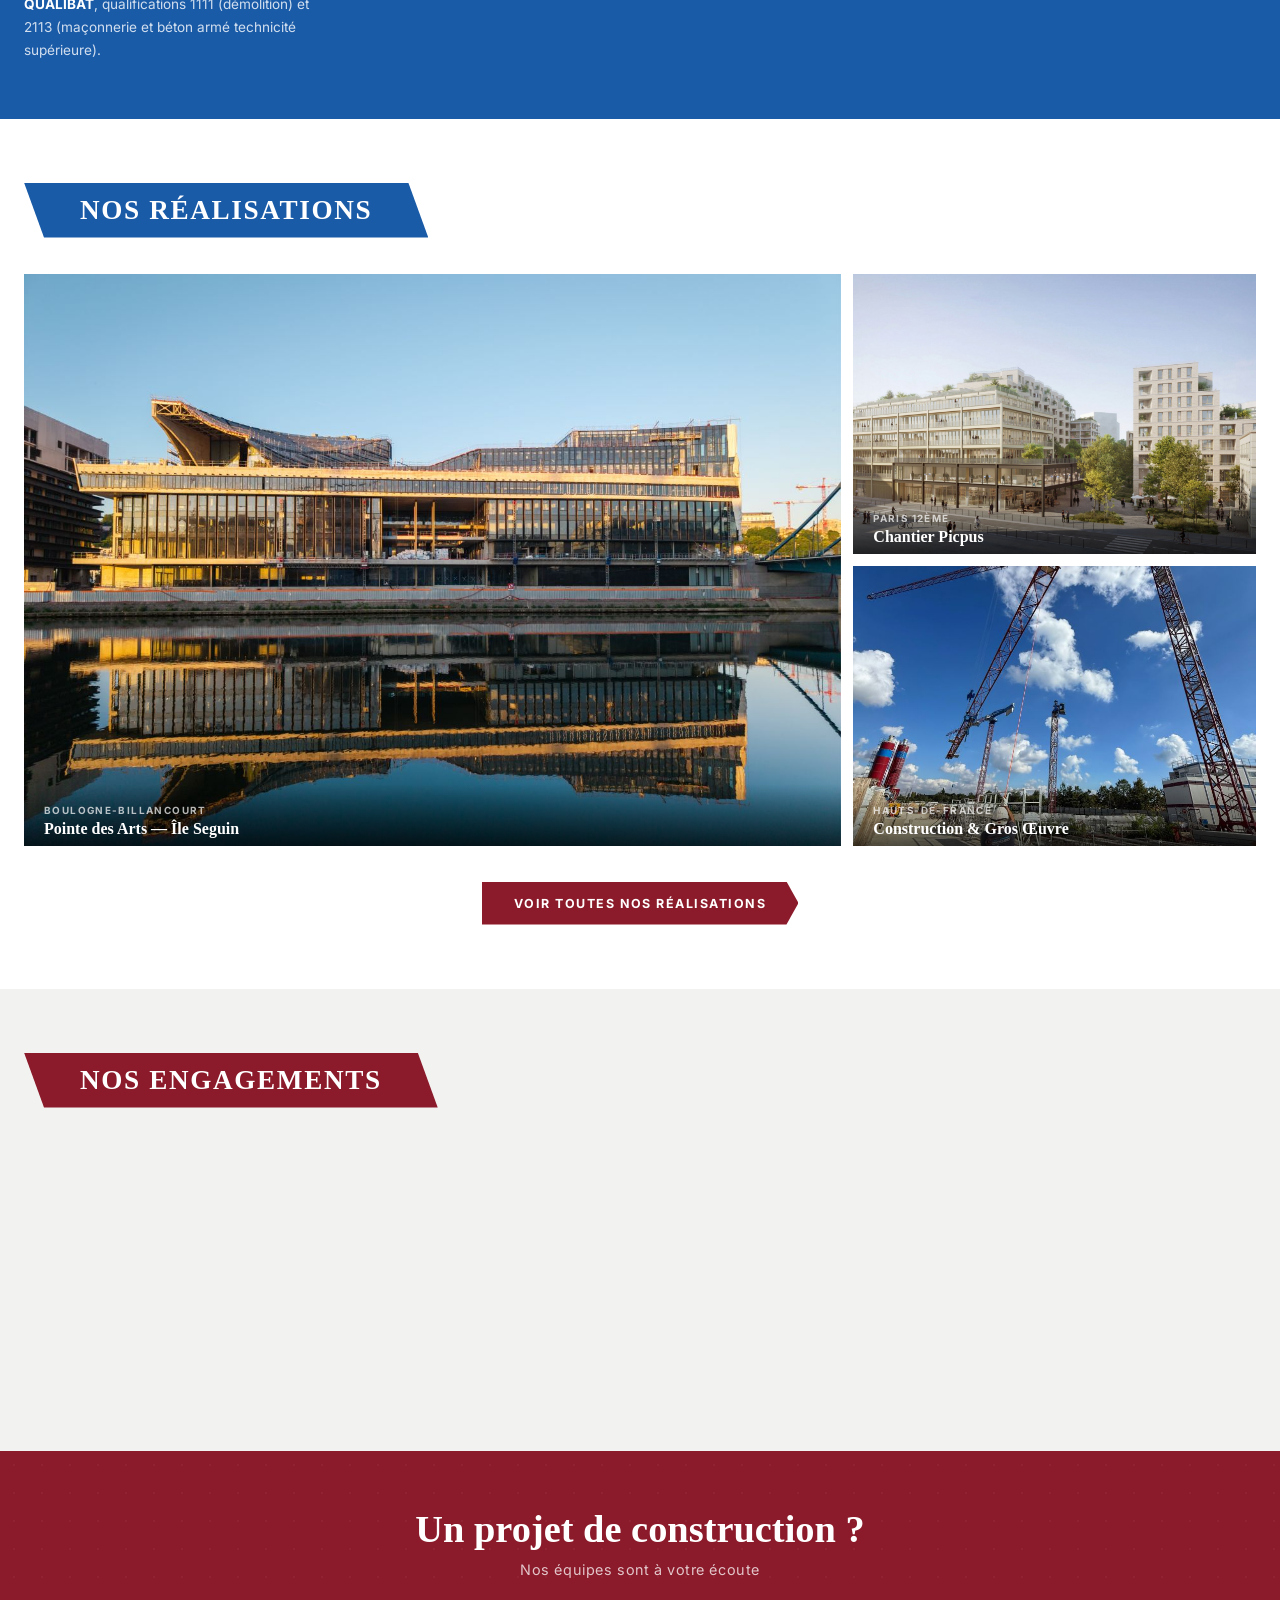
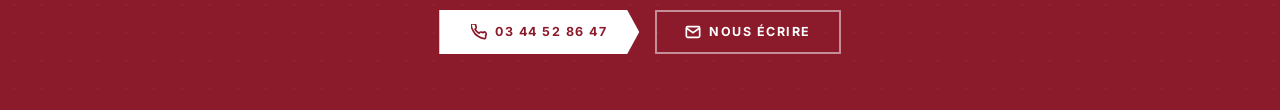
==== commit 8d853da1: "fix: noms images + clip-path titres section" ====
--- a/index.html
+++ b/index.html
@@ -1,1057 +1,1262 @@
 <!DOCTYPE html>
 <html lang="fr">
+
 <head>
-<meta charset="UTF-8">
-<meta name="viewport" content="width=device-width, initial-scale=1.0">
-<title>COBAT Constructions — Expertise en Construction</title>
-<link rel="preconnect" href="https://fonts.googleapis.com">
-<link rel="preconnect" href="https://fonts.gstatic.com" crossorigin>
-<link href="https://fonts.googleapis.com/css2?family=Inter:wght@400;500;600;700&display=swap" rel="stylesheet">
-<style>
-/* =============================================
+  <meta charset="UTF-8">
+  <meta name="viewport" content="width=device-width, initial-scale=1.0">
+  <title>COBAT Constructions — Expertise en Construction</title>
+  <link rel="preconnect" href="https://fonts.googleapis.com">
+  <link rel="preconnect" href="https://fonts.gstatic.com" crossorigin>
+  <link href="https://fonts.googleapis.com/css2?family=Inter:wght@400;500;600;700&display=swap" rel="stylesheet">
+  <style>
+    /* =============================================
    VARIABLES COBAT
    ============================================= */
-:root {
-  --bordeaux: #8B1A2A;
-  --bordeaux-dark: #6A1020;
-  --bleu: #1A5BA8;
-  --bleu-dark: #0F3D78;
-  --noir: #1A1A1A;
-  --gris-clair: #F2F2F0;
-  --blanc: #ffffff;
-  --texte: #444444;
-}
-
-/* =============================================
+    :root {
+      --bordeaux: #8B1A2A;
+      --bordeaux-dark: #6A1020;
+      --bleu: #1A5BA8;
+      --bleu-dark: #0F3D78;
+      --noir: #1A1A1A;
+      --gris-clair: #F2F2F0;
+      --blanc: #ffffff;
+      --texte: #444444;
+    }
+
+    /* =============================================
    RESET & BASE
    ============================================= */
-*, *::before, *::after { box-sizing: border-box; margin: 0; padding: 0; }
-
-html { scroll-behavior: smooth; }
-
-body {
-  font-family: 'Inter', sans-serif;
-  color: var(--texte);
-  background: var(--blanc);
-  overflow-x: hidden;
-}
-
-img { max-width: 100%; display: block; }
-
-a { text-decoration: none; color: inherit; }
-
-/* =============================================
+    *,
+    *::before,
+    *::after {
+      box-sizing: border-box;
+      margin: 0;
+      padding: 0;
+    }
+
+    html {
+      scroll-behavior: smooth;
+    }
+
+    body {
+      font-family: 'Inter', sans-serif;
+      color: var(--texte);
+      background: var(--blanc);
+      overflow-x: hidden;
+    }
+
+    img {
+      max-width: 100%;
+      display: block;
+    }
+
+    a {
+      text-decoration: none;
+      color: inherit;
+    }
+
+    /* =============================================
    HEADER
    ============================================= */
-.header {
-  position: sticky;
-  top: 0;
-  z-index: 9999;
-  background: var(--blanc);
-  border-bottom: 3px solid var(--bordeaux);
-  box-shadow: 0 2px 12px rgba(0,0,0,0.08);
-}
-
-.header-inner {
-  max-width: 1280px;
-  margin: 0 auto;
-  padding: 0 24px;
-  display: flex;
-  align-items: center;
-  justify-content: space-between;
-  height: 72px;
-}
-
-.logo {
-  height: 54px;
-  width: auto;
-  flex-shrink: 0;
-}
-
-/* NAV */
-.nav { display: flex; align-items: center; gap: 4px; }
-
-.nav-item {
-  position: relative;
-  padding: 8px 14px;
-  font-size: 0.7rem;
-  font-weight: 700;
-  text-transform: uppercase;
-  letter-spacing: 0.1em;
-  color: var(--noir);
-  clip-path: polygon(0 0, calc(100% - 12px) 0, 100% 100%, 12px 100%);
-  transition: background 0.2s, color 0.2s;
-  white-space: nowrap;
-}
-
-.nav-item:hover { background: rgba(26,91,168,0.08); color: var(--bleu); }
-.nav-item.actif { background: var(--bordeaux); color: var(--blanc); }
-
-/* Bouton contact header */
-.nav-cta {
-  margin-left: 8px;
-  padding: 10px 24px;
-  background: var(--bordeaux);
-  color: var(--blanc);
-  font-size: 0.7rem;
-  font-weight: 700;
-  text-transform: uppercase;
-  letter-spacing: 0.1em;
-  clip-path: polygon(0 0, calc(100% - 10px) 0, 100% 50%, calc(100% - 10px) 100%, 0 100%);
-  transition: background 0.2s;
-  white-space: nowrap;
-}
-.nav-cta:hover { background: var(--bordeaux-dark); }
-
-/* Hamburger mobile */
-.hamburger {
-  display: none;
-  flex-direction: column;
-  gap: 5px;
-  cursor: pointer;
-  padding: 4px;
-  background: none;
-  border: none;
-}
-.hamburger span {
-  display: block;
-  width: 26px;
-  height: 2px;
-  background: var(--noir);
-  transition: all 0.3s;
-}
-
-/* Mobile nav */
-.nav-mobile {
-  display: none;
-  flex-direction: column;
-  background: var(--blanc);
-  border-top: 1px solid #eee;
-  padding: 12px 0;
-}
-.nav-mobile.open { display: flex; }
-.nav-mobile a {
-  padding: 12px 24px;
-  font-size: 0.85rem;
-  font-weight: 600;
-  text-transform: uppercase;
-  letter-spacing: 0.08em;
-  color: var(--noir);
-  border-bottom: 1px solid #f0f0f0;
-}
-.nav-mobile a:hover { color: var(--bordeaux); background: var(--gris-clair); }
-.nav-mobile a.actif { color: var(--bordeaux); font-weight: 700; }
-
-/* =============================================
+    .header {
+      position: sticky;
+      top: 0;
+      z-index: 9999;
+      background: var(--blanc);
+      border-bottom: 3px solid var(--bordeaux);
+      box-shadow: 0 2px 12px rgba(0, 0, 0, 0.08);
+    }
+
+    .header-inner {
+      max-width: 1280px;
+      margin: 0 auto;
+      padding: 0 24px;
+      display: flex;
+      align-items: center;
+      justify-content: space-between;
+      height: 72px;
+    }
+
+    .logo {
+      height: 100px;
+      width: auto;
+      flex-shrink: 0;
+    }
+
+    /* NAV */
+    .nav {
+      display: flex;
+      align-items: center;
+      gap: 4px;
+    }
+
+    .nav-item {
+      position: relative;
+      padding: 6px 11px;
+      font-size: 0.8rem;
+      font-weight: 700;
+      text-transform: uppercase;
+      letter-spacing: 0.1em;
+      color: var(--noir);
+      clip-path: polygon(0 0, calc(100% - 12px) 0, 100% 100%, 12px 100%);
+      transition: background 0.2s, color 0.2s;
+      white-space: nowrap;
+    }
+
+    .nav-item:hover {
+      background: rgba(26, 91, 168, 0.08);
+      color: var(--bleu);
+    }
+
+    .nav-item.actif {
+      background: var(--bordeaux);
+      color: var(--blanc);
+    }
+
+    /* Bouton contact header */
+    .nav-cta {
+      margin-left: 8px;
+      padding: 10px 24px;
+      background: var(--bordeaux);
+      color: var(--blanc);
+      font-size: 0.7rem;
+      font-weight: 700;
+      text-transform: uppercase;
+      letter-spacing: 0.1em;
+      clip-path: polygon(0 0, calc(100% - 10px) 0, 100% 50%, calc(100% - 10px) 100%, 0 100%);
+      transition: background 0.2s;
+      white-space: nowrap;
+    }
+
+    .nav-cta:hover {
+      background: var(--bordeaux-dark);
+    }
+
+    /* Hamburger mobile */
+    .hamburger {
+      display: none;
+      flex-direction: column;
+      gap: 5px;
+      cursor: pointer;
+      padding: 4px;
+      background: none;
+      border: none;
+    }
+
+    .hamburger span {
+      display: block;
+      width: 26px;
+      height: 2px;
+      background: var(--noir);
+      transition: all 0.3s;
+    }
+
+    /* Mobile nav */
+    .nav-mobile {
+      display: none;
+      flex-direction: column;
+      background: var(--blanc);
+      border-top: 1px solid #eee;
+      padding: 12px 0;
+    }
+
+    .nav-mobile.open {
+      display: flex;
+    }
+
+    .nav-mobile a {
+      padding: 12px 24px;
+      font-size: 0.85rem;
+      font-weight: 600;
+      text-transform: uppercase;
+      letter-spacing: 0.08em;
+      color: var(--noir);
+      border-bottom: 1px solid #f0f0f0;
+    }
+
+    .nav-mobile a:hover {
+      color: var(--bordeaux);
+      background: var(--gris-clair);
+    }
+
+    .nav-mobile a.actif {
+      color: var(--bordeaux);
+      font-weight: 700;
+    }
+
+    /* =============================================
    HERO
    ============================================= */
-.hero {
-  position: relative;
-  min-height: 88vh;
-  background: url('images/grue.jpg') center center / cover no-repeat;
-  display: flex;
-  align-items: center;
-  overflow: hidden;
-}
-
-/* Overlay dégradé latéral — plus intense à gauche */
-.hero::before {
-  content: '';
-  position: absolute;
-  inset: 0;
-  background: linear-gradient(
-    100deg,
-    rgba(10,10,10,0.72) 0%,
-    rgba(10,10,10,0.45) 55%,
-    rgba(10,10,10,0.15) 100%
-  );
-  z-index: 1;
-}
-
-/* Bande bordeaux verticale droite — signature visuelle */
-.hero::after {
-  content: '';
-  position: absolute;
-  top: 0; right: 0;
-  width: 6px;
-  height: 100%;
-  background: var(--bordeaux);
-  z-index: 2;
-}
-
-.hero-content {
-  position: relative;
-  z-index: 3;
-  max-width: 1280px;
-  margin: 0 auto;
-  padding: 60px 24px 60px 48px;
-  width: 100%;
-}
-
-.hero-eyebrow {
-  font-size: 0.72rem;
-  font-weight: 700;
-  letter-spacing: 0.2em;
-  text-transform: uppercase;
-  color: rgba(255,255,255,0.6);
-  margin-bottom: 16px;
-}
-
-.hero-titre {
-  font-family: Georgia, 'Georgia Pro', serif;
-  font-size: clamp(2.4rem, 5.5vw, 4.2rem);
-  font-weight: 900;
-  color: var(--blanc);
-  line-height: 1.08;
-  text-transform: uppercase;
-  max-width: 700px;
-  margin-bottom: 12px;
-}
-
-.hero-titre span {
-  color: var(--bordeaux);
-  /* clip-path oblique sur le mot clé */
-  display: inline;
-}
-
-.hero-sous-titre {
-  font-size: clamp(0.85rem, 1.8vw, 1rem);
-  font-weight: 500;
-  letter-spacing: 0.18em;
-  text-transform: uppercase;
-  color: rgba(255,255,255,0.75);
-  margin-bottom: 40px;
-}
-
-.hero-actions { display: flex; gap: 16px; flex-wrap: wrap; align-items: center; }
-
-.btn {
-  display: inline-flex;
-  align-items: center;
-  gap: 8px;
-  padding: 14px 32px;
-  font-size: 0.78rem;
-  font-weight: 700;
-  text-transform: uppercase;
-  letter-spacing: 0.12em;
-  border: none;
-  cursor: pointer;
-  transition: all 0.2s;
-  clip-path: polygon(0 0, calc(100% - 12px) 0, 100% 50%, calc(100% - 12px) 100%, 0 100%);
-}
-
-.btn-bordeaux {
-  background: var(--bordeaux);
-  color: var(--blanc) !important;
-}
-.btn-bordeaux:hover { background: var(--bordeaux-dark); }
-
-.btn-blanc {
-  background: var(--blanc);
-  color: var(--bordeaux) !important;
-}
-.btn-blanc:hover { background: var(--gris-clair); }
-
-.btn-outline {
-  background: transparent;
-  color: var(--blanc) !important;
-  border: 2px solid rgba(255,255,255,0.5);
-  clip-path: none;
-  padding: 12px 28px;
-}
-.btn-outline:hover { border-color: var(--blanc); background: rgba(255,255,255,0.08); }
-
-/* =============================================
+    .hero {
+      position: relative;
+      min-height: 88vh;
+      background: url('images/grue.jpg') center center / cover no-repeat;
+      display: flex;
+      align-items: center;
+      overflow: hidden;
+    }
+
+    /* Overlay dégradé latéral — plus intense à gauche */
+    .hero::before {
+      content: '';
+      position: absolute;
+      inset: 0;
+      background: linear-gradient(100deg,
+          rgba(10, 10, 10, 0.72) 0%,
+          rgba(10, 10, 10, 0.45) 55%,
+          rgba(10, 10, 10, 0.15) 100%);
+      z-index: 1;
+    }
+
+    /* Bande bordeaux verticale droite — signature visuelle */
+    .hero::after {
+      content: '';
+      position: absolute;
+      top: 0;
+      right: 0;
+      width: 6px;
+      height: 100%;
+      background: var(--bordeaux);
+      z-index: 2;
+    }
+
+    .hero-content {
+      position: relative;
+      z-index: 3;
+      max-width: 1280px;
+      margin: 0 auto;
+      padding: 60px 24px 60px 48px;
+      width: 100%;
+    }
+
+    .hero-eyebrow {
+      font-size: 0.72rem;
+      font-weight: 700;
+      letter-spacing: 0.2em;
+      text-transform: uppercase;
+      color: rgba(255, 255, 255, 0.6);
+      margin-bottom: 16px;
+    }
+
+    .hero-titre {
+      font-family: Georgia, 'Georgia Pro', serif;
+      font-size: clamp(2.4rem, 5.5vw, 4.2rem);
+      font-weight: 900;
+      color: var(--blanc);
+      line-height: 1.08;
+      text-transform: uppercase;
+      max-width: 700px;
+      margin-bottom: 12px;
+    }
+
+    .hero-titre span {
+      color: var(--bordeaux);
+      /* clip-path oblique sur le mot clé */
+      display: inline;
+    }
+
+    .hero-sous-titre {
+      font-size: clamp(0.85rem, 1.8vw, 1rem);
+      font-weight: 500;
+      letter-spacing: 0.18em;
+      text-transform: uppercase;
+      color: rgba(255, 255, 255, 0.75);
+      margin-bottom: 40px;
+    }
+
+    .hero-actions {
+      display: flex;
+      gap: 16px;
+      flex-wrap: wrap;
+      align-items: center;
+    }
+
+    .btn {
+      display: inline-flex;
+      align-items: center;
+      gap: 8px;
+      padding: 14px 32px;
+      font-size: 0.78rem;
+      font-weight: 700;
+      text-transform: uppercase;
+      letter-spacing: 0.12em;
+      border: none;
+      cursor: pointer;
+      transition: all 0.2s;
+      clip-path: polygon(0 0, calc(100% - 12px) 0, 100% 50%, calc(100% - 12px) 100%, 0 100%);
+    }
+
+    .btn-bordeaux {
+      background: var(--bordeaux);
+      color: var(--blanc) !important;
+    }
+
+    .btn-bordeaux:hover {
+      background: var(--bordeaux-dark);
+    }
+
+    .btn-blanc {
+      background: var(--blanc);
+      color: var(--bordeaux) !important;
+    }
+
+    .btn-blanc:hover {
+      background: var(--gris-clair);
+    }
+
+    .btn-outline {
+      background: transparent;
+      color: var(--blanc) !important;
+      border: 2px solid rgba(255, 255, 255, 0.5);
+      clip-path: none;
+      padding: 12px 28px;
+    }
+
+    .btn-outline:hover {
+      border-color: var(--blanc);
+      background: rgba(255, 255, 255, 0.08);
+    }
+
+    /* =============================================
    BANDEAU CHIFFRES CLÉS
    ============================================= */
-.chiffres {
-  background: var(--bleu);
-  padding: 40px 24px;
-}
-
-.chiffres-inner {
-  max-width: 1280px;
-  margin: 0 auto;
-  display: grid;
-  grid-template-columns: repeat(6, 1fr);
-  gap: 0;
-}
-
-.chiffre-item {
-  text-align: center;
-  padding: 12px 8px;
-  border-right: 1px solid rgba(255,255,255,0.2);
-}
-.chiffre-item:last-child { border-right: none; }
-
-.chiffre-nombre {
-  font-family: Georgia, 'Georgia Pro', serif;
-  font-size: clamp(1.4rem, 2.5vw, 2rem);
-  font-weight: 700;
-  color: var(--blanc);
-  display: block;
-  line-height: 1;
-  margin-bottom: 6px;
-  padding-bottom: 6px;
-  border-bottom: 2px solid rgba(255,255,255,0.35);
-}
-
-.chiffre-label {
-  font-size: 0.65rem;
-  font-weight: 700;
-  text-transform: uppercase;
-  letter-spacing: 0.1em;
-  color: rgba(255,255,255,0.75);
-  line-height: 1.3;
-}
-
-/* =============================================
+    .chiffres {
+      background: var(--bleu);
+      padding: 40px 24px;
+    }
+
+    .chiffres-inner {
+      max-width: 1280px;
+      margin: 0 auto;
+      display: grid;
+      grid-template-columns: repeat(6, 1fr);
+      gap: 0;
+    }
+
+    .chiffre-item {
+      text-align: center;
+      padding: 12px 8px;
+      border-right: 1px solid rgba(255, 255, 255, 0.2);
+    }
+
+    .chiffre-item:last-child {
+      border-right: none;
+    }
+
+    .chiffre-nombre {
+      font-family: Georgia, 'Georgia Pro', serif;
+      font-size: clamp(1.4rem, 2.5vw, 2rem);
+      font-weight: 700;
+      color: var(--blanc);
+      display: block;
+      line-height: 1;
+      margin-bottom: 6px;
+      padding-bottom: 6px;
+      border-bottom: 2px solid rgba(255, 255, 255, 0.35);
+    }
+
+    .chiffre-label {
+      font-size: 0.65rem;
+      font-weight: 700;
+      text-transform: uppercase;
+      letter-spacing: 0.1em;
+      color: rgba(255, 255, 255, 0.75);
+      line-height: 1.3;
+    }
+
+    /* =============================================
    NOS MÉTIERS
    ============================================= */
-.metiers {
-  background: var(--gris-clair);
-  padding: 56px 24px;
-}
-
-.section-header {
-  max-width: 1280px;
-  margin: 0 auto 36px;
-  display: flex;
-  align-items: flex-end;
-  justify-content: space-between;
-  gap: 16px;
-  flex-wrap: wrap;
-}
-
-.titre-section {
-  display: inline-block;
-  font-family: Georgia, 'Georgia Pro', serif;
-  font-size: clamp(1.3rem, 2.5vw, 1.7rem);
-  font-weight: 700;
-  text-transform: uppercase;
-  color: var(--blanc);
-  background: var(--bleu);
-  padding: 12px 56px 12px 32px;
-  clip-path: polygon(0 0, calc(100% - 20px) 0, 100% 100%, 0 100%);
-  letter-spacing: 0.06em;
-}
-
-.titre-section.bordeaux { background: var(--bordeaux); }
-
-.metiers-grid {
-  max-width: 1280px;
-  margin: 0 auto;
-  display: grid;
-  grid-template-columns: repeat(6, 1fr);
-  gap: 12px;
-}
-
-.metier-card {
-  background: var(--blanc);
-  border-top: 3px solid var(--bleu);
-  padding: 24px 16px 20px;
-  text-align: center;
-  transition: transform 0.25s, border-color 0.25s, box-shadow 0.25s;
-  cursor: pointer;
-}
-
-.metier-card:hover {
-  transform: translateY(-6px);
-  border-color: var(--bordeaux);
-  box-shadow: 0 12px 32px rgba(26,91,168,0.15);
-}
-
-.metier-icon {
-  width: 40px;
-  height: 40px;
-  margin: 0 auto 12px;
-  color: var(--bleu);
-}
-
-.metier-card:hover .metier-icon { color: var(--bordeaux); }
-
-.metier-nom {
-  font-size: 0.72rem;
-  font-weight: 700;
-  text-transform: uppercase;
-  letter-spacing: 0.1em;
-  color: var(--bleu);
-  line-height: 1.3;
-}
-
-.metier-card:hover .metier-nom { color: var(--bordeaux); }
-
-/* =============================================
+    .metiers {
+      background: var(--gris-clair);
+      padding: 56px 24px;
+    }
+
+    .section-header {
+      max-width: 1280px;
+      margin: 0 auto 36px;
+      display: flex;
+      align-items: flex-end;
+      justify-content: space-between;
+      gap: 16px;
+      flex-wrap: wrap;
+    }
+
+    .titre-section {
+      display: inline-block;
+      font-family: Georgia, 'Georgia Pro', serif;
+      font-size: clamp(1.3rem, 2.5vw, 1.7rem);
+      font-weight: 700;
+      text-transform: uppercase;
+      color: var(--blanc);
+      background: var(--bleu);
+      padding: 12px 56px;
+      clip-path: polygon(0 0, calc(100% - 20px) 0, 100% 100%, 20px 100%);
+      letter-spacing: 0.06em;
+    }
+
+    .titre-section.bordeaux {
+      background: var(--bordeaux);
+    }
+
+    .metiers-grid {
+      max-width: 1280px;
+      margin: 0 auto;
+      display: grid;
+      grid-template-columns: repeat(6, 1fr);
+      gap: 12px;
+    }
+
+    .metier-card {
+      background: var(--blanc);
+      border-top: 3px solid var(--bleu);
+      padding: 24px 16px 20px;
+      text-align: center;
+      transition: transform 0.25s, border-color 0.25s, box-shadow 0.25s;
+      cursor: pointer;
+    }
+
+    .metier-card:hover {
+      transform: translateY(-6px);
+      border-color: var(--bordeaux);
+      box-shadow: 0 12px 32px rgba(26, 91, 168, 0.15);
+    }
+
+    .metier-icon {
+      width: 40px;
+      height: 40px;
+      margin: 0 auto 12px;
+      color: var(--bleu);
+    }
+
+    .metier-card:hover .metier-icon {
+      color: var(--bordeaux);
+    }
+
+    .metier-nom {
+      font-size: 0.72rem;
+      font-weight: 700;
+      text-transform: uppercase;
+      letter-spacing: 0.1em;
+      color: var(--bleu);
+      line-height: 1.3;
+    }
+
+    .metier-card:hover .metier-nom {
+      color: var(--bordeaux);
+    }
+
+    /* =============================================
    SAVOIR-FAIRE
    ============================================= */
-.savoir-faire {
-  background: var(--bleu);
-  padding: 56px 24px;
-}
-
-.savoir-faire-inner {
-  max-width: 1280px;
-  margin: 0 auto;
-  display: grid;
-  grid-template-columns: 300px 1fr;
-  gap: 60px;
-  align-items: center;
-}
-
-.sf-intro-titre {
-  font-family: Georgia, 'Georgia Pro', serif;
-  font-size: clamp(1.5rem, 2.5vw, 2rem);
-  font-weight: 700;
-  color: var(--blanc);
-  text-transform: uppercase;
-  line-height: 1.2;
-  margin-bottom: 16px;
-}
-
-.sf-intro-texte {
-  font-size: 0.85rem;
-  color: rgba(255,255,255,0.8);
-  line-height: 1.7;
-}
-
-.sf-stats {
-  display: grid;
-  grid-template-columns: repeat(4, 1fr);
-  gap: 0;
-}
-
-.sf-stat {
-  padding: 16px 20px;
-  text-align: center;
-  border-left: 1px solid rgba(255,255,255,0.2);
-}
-.sf-stat:first-child { border-left: none; }
-
-.sf-stat-nombre {
-  font-family: Georgia, 'Georgia Pro', serif;
-  font-size: clamp(1.4rem, 2.2vw, 1.8rem);
-  font-weight: 700;
-  color: var(--blanc);
-  display: block;
-  margin-bottom: 6px;
-  padding-bottom: 6px;
-  border-bottom: 2px solid rgba(255,255,255,0.3);
-}
-
-.sf-stat-label {
-  font-size: 0.65rem;
-  font-weight: 700;
-  text-transform: uppercase;
-  letter-spacing: 0.1em;
-  color: rgba(255,255,255,0.7);
-  line-height: 1.3;
-}
-
-/* =============================================
+    .savoir-faire {
+      background: var(--bleu);
+      padding: 56px 24px;
+    }
+
+    .savoir-faire-inner {
+      max-width: 1280px;
+      margin: 0 auto;
+      display: grid;
+      grid-template-columns: 300px 1fr;
+      gap: 60px;
+      align-items: center;
+    }
+
+    .sf-intro-titre {
+      font-family: Georgia, 'Georgia Pro', serif;
+      font-size: clamp(1.5rem, 2.5vw, 2rem);
+      font-weight: 700;
+      color: var(--blanc);
+      text-transform: uppercase;
+      line-height: 1.2;
+      margin-bottom: 16px;
+    }
+
+    .sf-intro-texte {
+      font-size: 0.85rem;
+      color: rgba(255, 255, 255, 0.8);
+      line-height: 1.7;
+    }
+
+    .sf-stats {
+      display: grid;
+      grid-template-columns: repeat(4, 1fr);
+      gap: 0;
+    }
+
+    .sf-stat {
+      padding: 16px 20px;
+      text-align: center;
+      border-left: 1px solid rgba(255, 255, 255, 0.2);
+    }
+
+    .sf-stat:first-child {
+      border-left: none;
+    }
+
+    .sf-stat-nombre {
+      font-family: Georgia, 'Georgia Pro', serif;
+      font-size: clamp(1.4rem, 2.2vw, 1.8rem);
+      font-weight: 700;
+      color: var(--blanc);
+      display: block;
+      margin-bottom: 6px;
+      padding-bottom: 6px;
+      border-bottom: 2px solid rgba(255, 255, 255, 0.3);
+    }
+
+    .sf-stat-label {
+      font-size: 0.65rem;
+      font-weight: 700;
+      text-transform: uppercase;
+      letter-spacing: 0.1em;
+      color: rgba(255, 255, 255, 0.7);
+      line-height: 1.3;
+    }
+
+    /* =============================================
    NOS RÉALISATIONS
    ============================================= */
-.realisations {
-  padding: 64px 24px;
-  background: var(--blanc);
-}
-
-.realisations-inner { max-width: 1280px; margin: 0 auto; }
-
-.realisations-grid {
-  display: grid;
-  grid-template-columns: repeat(3, 1fr);
-  grid-template-rows: 280px 280px;
-  gap: 12px;
-  margin-top: 36px;
-}
-
-.realisation-card {
-  position: relative;
-  overflow: hidden;
-  background: #c8d0da;
-  cursor: pointer;
-}
-
-.realisation-card:first-child {
-  grid-column: span 2;
-  grid-row: span 2;
-}
-
-.realisation-card img {
-  width: 100%;
-  height: 100%;
-  object-fit: cover;
-  transition: transform 0.4s;
-}
-
-.realisation-card:hover img { transform: scale(1.04); }
-
-.realisation-overlay {
-  position: absolute;
-  bottom: 0;
-  left: 0;
-  right: 0;
-  padding: 20px 20px 16px;
-  background: linear-gradient(0deg, rgba(0,0,0,0.75) 0%, transparent 100%);
-  transform: translateY(8px);
-  transition: transform 0.3s;
-}
-
-.realisation-card:hover .realisation-overlay { transform: translateY(0); }
-
-.realisation-tag {
-  font-size: 0.62rem;
-  font-weight: 700;
-  text-transform: uppercase;
-  letter-spacing: 0.14em;
-  color: rgba(255,255,255,0.7);
-  margin-bottom: 4px;
-}
-
-.realisation-nom {
-  font-family: Georgia, 'Georgia Pro', serif;
-  font-size: 1rem;
-  font-weight: 700;
-  color: var(--blanc);
-}
-
-.realisations-cta {
-  text-align: center;
-  margin-top: 36px;
-}
-
-/* =============================================
+    .realisations {
+      padding: 64px 24px;
+      background: var(--blanc);
+    }
+
+    .realisations-inner {
+      max-width: 1280px;
+      margin: 0 auto;
+    }
+
+    .realisations-grid {
+      display: grid;
+      grid-template-columns: repeat(3, 1fr);
+      grid-template-rows: 280px 280px;
+      gap: 12px;
+      margin-top: 36px;
+    }
+
+    .realisation-card {
+      position: relative;
+      overflow: hidden;
+      background: #c8d0da;
+      cursor: pointer;
+    }
+
+    .realisation-card:first-child {
+      grid-column: span 2;
+      grid-row: span 2;
+    }
+
+    .realisation-card img {
+      width: 100%;
+      height: 100%;
+      object-fit: cover;
+      transition: transform 0.4s;
+    }
+
+    .realisation-card:hover img {
+      transform: scale(1.04);
+    }
+
+    .realisation-overlay {
+      position: absolute;
+      bottom: 0;
+      left: 0;
+      right: 0;
+      padding: 20px 20px 16px;
+      background: linear-gradient(0deg, rgba(0, 0, 0, 0.75) 0%, transparent 100%);
+      transform: translateY(8px);
+      transition: transform 0.3s;
+    }
+
+    .realisation-card:hover .realisation-overlay {
+      transform: translateY(0);
+    }
+
+    .realisation-tag {
+      font-size: 0.62rem;
+      font-weight: 700;
+      text-transform: uppercase;
+      letter-spacing: 0.14em;
+      color: rgba(255, 255, 255, 0.7);
+      margin-bottom: 4px;
+    }
+
+    .realisation-nom {
+      font-family: Georgia, 'Georgia Pro', serif;
+      font-size: 1rem;
+      font-weight: 700;
+      color: var(--blanc);
+    }
+
+    .realisations-cta {
+      text-align: center;
+      margin-top: 36px;
+    }
+
+    /* =============================================
    ENGAGEMENTS
    ============================================= */
-.engagements {
-  background: var(--gris-clair);
-  padding: 64px 24px;
-}
-
-.engagements-inner { max-width: 1280px; margin: 0 auto; }
-
-.engagements-grid {
-  display: grid;
-  grid-template-columns: repeat(3, 1fr);
-  gap: 20px;
-  margin-top: 36px;
-}
-
-.engagement-card {
-  background: var(--blanc);
-  border-top: 3px solid var(--bordeaux);
-  padding: 28px 24px;
-  box-shadow: 0 2px 12px rgba(0,0,0,0.05);
-  transition: transform 0.2s, box-shadow 0.2s;
-}
-
-.engagement-card:hover {
-  transform: translateY(-4px);
-  box-shadow: 0 8px 28px rgba(139,26,42,0.12);
-}
-
-.engagement-icon {
-  width: 42px;
-  height: 42px;
-  color: var(--bordeaux);
-  margin-bottom: 16px;
-}
-
-.engagement-titre {
-  font-family: Georgia, 'Georgia Pro', serif;
-  font-size: 1.05rem;
-  font-weight: 700;
-  color: var(--bordeaux);
-  margin-bottom: 10px;
-  text-transform: uppercase;
-  letter-spacing: 0.04em;
-}
-
-.engagement-texte {
-  font-size: 0.85rem;
-  color: #666;
-  line-height: 1.7;
-}
-
-/* =============================================
+    .engagements {
+      background: var(--gris-clair);
+      padding: 64px 24px;
+    }
+
+    .engagements-inner {
+      max-width: 1280px;
+      margin: 0 auto;
+    }
+
+    .engagements-grid {
+      display: grid;
+      grid-template-columns: repeat(3, 1fr);
+      gap: 20px;
+      margin-top: 36px;
+    }
+
+    .engagement-card {
+      background: var(--blanc);
+      border-top: 3px solid var(--bordeaux);
+      padding: 28px 24px;
+      box-shadow: 0 2px 12px rgba(0, 0, 0, 0.05);
+      transition: transform 0.2s, box-shadow 0.2s;
+    }
+
+    .engagement-card:hover {
+      transform: translateY(-4px);
+      box-shadow: 0 8px 28px rgba(139, 26, 42, 0.12);
+    }
+
+    .engagement-icon {
+      width: 42px;
+      height: 42px;
+      color: var(--bordeaux);
+      margin-bottom: 16px;
+    }
+
+    .engagement-titre {
+      font-family: Georgia, 'Georgia Pro', serif;
+      font-size: 1.05rem;
+      font-weight: 700;
+      color: var(--bordeaux);
+      margin-bottom: 10px;
+      text-transform: uppercase;
+      letter-spacing: 0.04em;
+    }
+
+    .engagement-texte {
+      font-size: 0.85rem;
+      color: #666;
+      line-height: 1.7;
+    }
+
+    /* =============================================
    CTA CONTACT
    ============================================= */
-.cta-contact {
-  background: var(--bordeaux);
-  padding: 56px 24px;
-  text-align: center;
-  position: relative;
-  overflow: hidden;
-}
-
-/* Motif hexagonal en filigrane */
-.cta-contact::before {
-  content: '';
-  position: absolute;
-  inset: 0;
-  background-image: radial-gradient(circle, rgba(255,255,255,0.04) 1px, transparent 1px);
-  background-size: 28px 28px;
-  pointer-events: none;
-}
-
-.cta-content { position: relative; z-index: 1; }
-
-.cta-titre {
-  font-family: Georgia, 'Georgia Pro', serif;
-  font-size: clamp(1.6rem, 3.5vw, 2.4rem);
-  font-weight: 700;
-  color: var(--blanc);
-  margin-bottom: 10px;
-}
-
-.cta-sous-titre {
-  font-size: 0.9rem;
-  color: rgba(255,255,255,0.75);
-  margin-bottom: 32px;
-  letter-spacing: 0.04em;
-}
-
-.cta-actions { display: flex; gap: 16px; justify-content: center; flex-wrap: wrap; }
-
-/* =============================================
+    .cta-contact {
+      background: var(--bordeaux);
+      padding: 56px 24px;
+      text-align: center;
+      position: relative;
+      overflow: hidden;
+    }
+
+    /* Motif hexagonal en filigrane */
+    .cta-contact::before {
+      content: '';
+      position: absolute;
+      inset: 0;
+      background-image: radial-gradient(circle, rgba(255, 255, 255, 0.04) 1px, transparent 1px);
+      background-size: 28px 28px;
+      pointer-events: none;
+    }
+
+    .cta-content {
+      position: relative;
+      z-index: 1;
+    }
+
+    .cta-titre {
+      font-family: Georgia, 'Georgia Pro', serif;
+      font-size: clamp(1.6rem, 3.5vw, 2.4rem);
+      font-weight: 700;
+      color: var(--blanc);
+      margin-bottom: 10px;
+    }
+
+    .cta-sous-titre {
+      font-size: 0.9rem;
+      color: rgba(255, 255, 255, 0.75);
+      margin-bottom: 32px;
+      letter-spacing: 0.04em;
+    }
+
+    .cta-actions {
+      display: flex;
+      gap: 16px;
+      justify-content: center;
+      flex-wrap: wrap;
+    }
+
+    /* =============================================
    FOOTER
    ============================================= */
-.footer {
-  background: var(--noir);
-  padding: 48px 24px 24px;
-  color: rgba(255,255,255,0.55);
-}
-
-.footer-inner {
-  max-width: 1280px;
-  margin: 0 auto;
-  display: grid;
-  grid-template-columns: 1.5fr 1fr 1fr 1fr;
-  gap: 40px;
-  padding-bottom: 36px;
-  border-bottom: 1px solid rgba(255,255,255,0.1);
-}
-
-.footer-logo { height: 48px; margin-bottom: 16px; filter: brightness(0) invert(1); opacity: 0.85; }
-
-.footer-desc {
-  font-size: 0.8rem;
-  line-height: 1.7;
-  margin-bottom: 16px;
-}
-
-.footer-contact-item {
-  font-size: 0.8rem;
-  margin-bottom: 6px;
-  display: flex;
-  align-items: flex-start;
-  gap: 8px;
-}
-
-.footer-contact-item svg { flex-shrink: 0; margin-top: 2px; }
-
-.footer-titre-col {
-  font-size: 0.65rem;
-  font-weight: 700;
-  text-transform: uppercase;
-  letter-spacing: 0.14em;
-  color: rgba(255,255,255,0.3);
-  margin-bottom: 16px;
-  padding-bottom: 8px;
-  border-bottom: 1px solid rgba(255,255,255,0.1);
-}
-
-.footer-lien {
-  display: block;
-  font-size: 0.82rem;
-  color: rgba(255,255,255,0.55);
-  margin-bottom: 8px;
-  transition: color 0.2s;
-}
-.footer-lien:hover { color: var(--blanc); }
-
-.footer-bas {
-  max-width: 1280px;
-  margin: 20px auto 0;
-  display: flex;
-  justify-content: space-between;
-  align-items: center;
-  flex-wrap: wrap;
-  gap: 12px;
-  font-size: 0.72rem;
-  text-transform: uppercase;
-  letter-spacing: 0.1em;
-}
-
-.footer-border-top {
-  width: 40px;
-  height: 3px;
-  background: var(--bordeaux);
-  display: block;
-  margin-bottom: 16px;
-}
-
-/* =============================================
+    .footer {
+      background: var(--noir);
+      padding: 48px 24px 24px;
+      color: rgba(255, 255, 255, 0.55);
+    }
+
+    .footer-inner {
+      max-width: 1280px;
+      margin: 0 auto;
+      display: grid;
+      grid-template-columns: 1.5fr 1fr 1fr 1fr;
+      gap: 40px;
+      padding-bottom: 36px;
+      border-bottom: 1px solid rgba(255, 255, 255, 0.1);
+    }
+
+    .footer-logo {
+      height: 48px;
+      margin-bottom: 16px;
+      filter: brightness(0) invert(1);
+      opacity: 0.85;
+    }
+
+    .footer-desc {
+      font-size: 0.8rem;
+      line-height: 1.7;
+      margin-bottom: 16px;
+    }
+
+    .footer-contact-item {
+      font-size: 0.8rem;
+      margin-bottom: 6px;
+      display: flex;
+      align-items: flex-start;
+      gap: 8px;
+    }
+
+    .footer-contact-item svg {
+      flex-shrink: 0;
+      margin-top: 2px;
+    }
+
+    .footer-titre-col {
+      font-size: 0.65rem;
+      font-weight: 700;
+      text-transform: uppercase;
+      letter-spacing: 0.14em;
+      color: rgba(255, 255, 255, 0.3);
+      margin-bottom: 16px;
+      padding-bottom: 8px;
+      border-bottom: 1px solid rgba(255, 255, 255, 0.1);
+    }
+
+    .footer-lien {
+      display: block;
+      font-size: 0.82rem;
+      color: rgba(255, 255, 255, 0.55);
+      margin-bottom: 8px;
+      transition: color 0.2s;
+    }
+
+    .footer-lien:hover {
+      color: var(--blanc);
+    }
+
+    .footer-bas {
+      max-width: 1280px;
+      margin: 20px auto 0;
+      display: flex;
+      justify-content: space-between;
+      align-items: center;
+      flex-wrap: wrap;
+      gap: 12px;
+      font-size: 0.72rem;
+      text-transform: uppercase;
+      letter-spacing: 0.1em;
+    }
+
+    .footer-border-top {
+      width: 40px;
+      height: 3px;
+      background: var(--bordeaux);
+      display: block;
+      margin-bottom: 16px;
+    }
+
+    /* =============================================
    RESPONSIVE
    ============================================= */
-@media (max-width: 1100px) {
-  .metiers-grid { grid-template-columns: repeat(3, 1fr); }
-  .chiffres-inner { grid-template-columns: repeat(3, 1fr); }
-  .chiffre-item:nth-child(3) { border-right: none; }
-  .sf-stats { grid-template-columns: repeat(2, 1fr); }
-  .sf-stat:nth-child(3) { border-left: none; }
-  .footer-inner { grid-template-columns: 1fr 1fr; }
-}
-
-@media (max-width: 768px) {
-  /* Header */
-  .nav, .nav-cta { display: none; }
-  .hamburger { display: flex; }
-
-  /* Hero */
-  .hero { min-height: 70vh; }
-  .hero-content { padding: 40px 20px; }
-  .hero::before {
-    background: linear-gradient(180deg, rgba(10,10,10,0.55) 0%, rgba(10,10,10,0.45) 100%);
-  }
-
-  /* Chiffres */
-  .chiffres-inner { grid-template-columns: repeat(2, 1fr); }
-  .chiffre-item:nth-child(2) { border-right: none; }
-  .chiffre-item { border-bottom: 1px solid rgba(255,255,255,0.15); }
-  .chiffre-item:nth-child(5), .chiffre-item:nth-child(6) { border-bottom: none; }
-
-  /* Métiers */
-  .metiers-grid { grid-template-columns: repeat(2, 1fr); }
-
-  /* Savoir-faire */
-  .savoir-faire-inner { grid-template-columns: 1fr; gap: 32px; }
-  .sf-stats { grid-template-columns: repeat(2, 1fr); }
-  .sf-stat:nth-child(odd) { border-left: none; }
-  .sf-stat:nth-child(3), .sf-stat:nth-child(4) { border-top: 1px solid rgba(255,255,255,0.2); }
-
-  /* Réalisations */
-  .realisations-grid {
-    grid-template-columns: 1fr;
-    grid-template-rows: auto;
-  }
-  .realisation-card:first-child { grid-column: span 1; grid-row: span 1; }
-  .realisation-card { height: 220px; }
-
-  /* Engagements */
-  .engagements-grid { grid-template-columns: 1fr; }
-
-  /* Footer */
-  .footer-inner { grid-template-columns: 1fr; gap: 28px; }
-  .footer-bas { flex-direction: column; text-align: center; }
-
-  /* Titre section */
-  .titre-section { font-size: 1.1rem; padding: 10px 40px 10px 20px; }
-}
-
-@media (max-width: 480px) {
-  .metiers-grid { grid-template-columns: repeat(2, 1fr); }
-  .chiffres-inner { grid-template-columns: repeat(2, 1fr); }
-  .hero-titre { font-size: 2rem; }
-  .sf-stats { grid-template-columns: 1fr 1fr; }
-}
-</style>
+    @media (max-width: 1100px) {
+      .metiers-grid {
+        grid-template-columns: repeat(3, 1fr);
+      }
+
+      .chiffres-inner {
+        grid-template-columns: repeat(3, 1fr);
+      }
+
+      .chiffre-item:nth-child(3) {
+        border-right: none;
+      }
+
+      .sf-stats {
+        grid-template-columns: repeat(2, 1fr);
+      }
+
+      .sf-stat:nth-child(3) {
+        border-left: none;
+      }
+
+      .footer-inner {
+        grid-template-columns: 1fr 1fr;
+      }
+    }
+
+    @media (max-width: 768px) {
+
+      /* Header */
+      .nav,
+      .nav-cta {
+        display: none;
+      }
+
+      .hamburger {
+        display: flex;
+      }
+
+      /* Hero */
+      .hero {
+        min-height: 70vh;
+      }
+
+      .hero-content {
+        padding: 40px 20px;
+      }
+
+      .hero::before {
+        background: linear-gradient(180deg, rgba(10, 10, 10, 0.55) 0%, rgba(10, 10, 10, 0.45) 100%);
+      }
+
+      /* Chiffres */
+      .chiffres-inner {
+        grid-template-columns: repeat(2, 1fr);
+      }
+
+      .chiffre-item:nth-child(2) {
+        border-right: none;
+      }
+
+      .chiffre-item {
+        border-bottom: 1px solid rgba(255, 255, 255, 0.15);
+      }
+
+      .chiffre-item:nth-child(5),
+      .chiffre-item:nth-child(6) {
+        border-bottom: none;
+      }
+
+      /* Métiers */
+      .metiers-grid {
+        grid-template-columns: repeat(2, 1fr);
+      }
+
+      /* Savoir-faire */
+      .savoir-faire-inner {
+        grid-template-columns: 1fr;
+        gap: 32px;
+      }
+
+      .sf-stats {
+        grid-template-columns: repeat(2, 1fr);
+      }
+
+      .sf-stat:nth-child(odd) {
+        border-left: none;
+      }
+
+      .sf-stat:nth-child(3),
+      .sf-stat:nth-child(4) {
+        border-top: 1px solid rgba(255, 255, 255, 0.2);
+      }
+
+      /* Réalisations */
+      .realisations-grid {
+        grid-template-columns: 1fr;
+        grid-template-rows: auto;
+      }
+
+      .realisation-card:first-child {
+        grid-column: span 1;
+        grid-row: span 1;
+      }
+
+      .realisation-card {
+        height: 220px;
+      }
+
+      /* Engagements */
+      .engagements-grid {
+        grid-template-columns: 1fr;
+      }
+
+      /* Footer */
+      .footer-inner {
+        grid-template-columns: 1fr;
+        gap: 28px;
+      }
+
+      .footer-bas {
+        flex-direction: column;
+        text-align: center;
+      }
+
+      /* Titre section */
+      .titre-section {
+        font-size: 1.1rem;
+        padding: 10px 40px 10px 20px;
+      }
+    }
+
+    @media (max-width: 480px) {
+      .metiers-grid {
+        grid-template-columns: repeat(2, 1fr);
+      }
+
+      .chiffres-inner {
+        grid-template-columns: repeat(2, 1fr);
+      }
+
+      .hero-titre {
+        font-size: 2rem;
+      }
+
+      .sf-stats {
+        grid-template-columns: 1fr 1fr;
+      }
+    }
+  </style>
 </head>
+
 <body>
 
-<!-- ========== HEADER ========== -->
-<header class="header">
-  <div class="header-inner">
-    <!-- Logo placeholder (remplacer src par le vrai logo) -->
-    <img src="images/logo-cobat.png" alt="COBAT Constructions" class="logo" 
-         onerror="this.style.display='none'; this.nextElementSibling.style.display='flex'">
-    <div style="display:none; align-items:center; gap:4px; font-family:'Playfair Display',serif; font-size:1.1rem; font-weight:900; color:var(--bordeaux);">
-      <span style="font-size:2rem; line-height:1;">C</span>
-      <div style="line-height:1.1">
-        <div style="font-size:0.9rem; color:var(--bordeaux); letter-spacing:0.05em;">OBAT</div>
-        <div style="font-size:0.9rem; color:var(--bleu); letter-spacing:0.05em;">ONSTRUCTIONS</div>
-      </div>
+  <!-- ========== HEADER ========== -->
+  <header class="header">
+    <div class="header-inner">
+      <!-- Logo placeholder (remplacer src par le vrai logo) -->
+      <img src="images/logo-cobat.png" alt="COBAT Constructions" class="logo"
+        onerror="this.style.display='none'; this.nextElementSibling.style.display='flex'">
+      <div
+        style="display:none; align-items:center; gap:4px; font-family:'Playfair Display',serif; font-size:1.1rem; font-weight:900; color:var(--bordeaux);">
+        <span style="font-size:2rem; line-height:1;">C</span>
+        <div style="line-height:1.1">
+          <div style="font-size:0.9rem; color:var(--bordeaux); letter-spacing:0.05em;">OBAT</div>
+          <div style="font-size:0.9rem; color:var(--bleu); letter-spacing:0.05em;">ONSTRUCTIONS</div>
+        </div>
+      </div>
+
+      <nav class="nav">
+        <a href="#" class="nav-item actif">Accueil</a>
+        <a href="#" class="nav-item">L'Entreprise</a>
+        <a href="#" class="nav-item">Nos Réalisations</a>
+        <a href="#" class="nav-item">Nos Expertises</a>
+        <a href="#" class="nav-item">Engagements</a>
+        <a href="#contact" class="nav-cta">Contact</a>
+      </nav>
+
+      <button class="hamburger" onclick="toggleMenu()" aria-label="Menu">
+        <span></span><span></span><span></span>
+      </button>
     </div>
 
-    <nav class="nav">
-      <a href="#" class="nav-item actif">Accueil</a>
-      <a href="#" class="nav-item">L'Entreprise</a>
-      <a href="#" class="nav-item">Nos Réalisations</a>
-      <a href="#" class="nav-item">Nos Expertises</a>
-      <a href="#" class="nav-item">Engagements</a>
-      <a href="#contact" class="nav-cta">Contact</a>
+    <nav class="nav-mobile" id="navMobile">
+      <a href="#" class="actif">Accueil</a>
+      <a href="#">L'Entreprise</a>
+      <a href="#">Nos Réalisations</a>
+      <a href="#">Nos Expertises</a>
+      <a href="#">Engagements</a>
+      <a href="#contact" style="color:var(--bordeaux); font-weight:700;">Contact</a>
     </nav>
-
-    <button class="hamburger" onclick="toggleMenu()" aria-label="Menu">
-      <span></span><span></span><span></span>
-    </button>
-  </div>
-
-  <nav class="nav-mobile" id="navMobile">
-    <a href="#" class="actif">Accueil</a>
-    <a href="#">L'Entreprise</a>
-    <a href="#">Nos Réalisations</a>
-    <a href="#">Nos Expertises</a>
-    <a href="#">Engagements</a>
-    <a href="#contact" style="color:var(--bordeaux); font-weight:700;">Contact</a>
-  </nav>
-</header>
-
-<!-- ========== HERO ========== -->
-<section class="hero">
-  <div class="hero-content">
-    <p class="hero-eyebrow">Depuis 2001 — Île-de-France &amp; Hauts-de-France</p>
-    <h1 class="hero-titre">Expertise en<br><span>Construction</span></h1>
-    <p class="hero-sous-titre">Le sens de l'engagement</p>
-    <div class="hero-actions">
-      <a href="#realisations" class="btn btn-bordeaux">
-        Nos réalisations
-        <svg width="16" height="16" viewBox="0 0 24 24" fill="none" stroke="currentColor" stroke-width="2.5"><path d="M5 12h14M12 5l7 7-7 7"/></svg>
-      </a>
-      <a href="#contact" class="btn btn-outline">Nous contacter</a>
+  </header>
+
+  <!-- ========== HERO ========== -->
+  <section class="hero">
+    <div class="hero-content">
+      <p class="hero-eyebrow">Depuis 2001 — Île-de-France &amp; Hauts-de-France</p>
+      <h1 class="hero-titre">Expertise en<br><span>Construction</span></h1>
+      <p class="hero-sous-titre">Le sens de l'engagement</p>
+      <div class="hero-actions">
+        <a href="#realisations" class="btn btn-bordeaux">
+          Nos réalisations
+          <svg width="16" height="16" viewBox="0 0 24 24" fill="none" stroke="currentColor" stroke-width="2.5">
+            <path d="M5 12h14M12 5l7 7-7 7" />
+          </svg>
+        </a>
+        <a href="#contact" class="btn btn-outline">Nous contacter</a>
+      </div>
     </div>
-  </div>
-</section>
-
-<!-- ========== CHIFFRES CLÉS ========== -->
-<section class="chiffres">
-  <div class="chiffres-inner">
-    <div class="chiffre-item">
-      <span class="chiffre-nombre">380</span>
-      <span class="chiffre-label">Collaborateurs</span>
+  </section>
+
+  <!-- ========== CHIFFRES CLÉS ========== -->
+  <section class="chiffres">
+    <div class="chiffres-inner">
+      <div class="chiffre-item">
+        <span class="chiffre-nombre">380</span>
+        <span class="chiffre-label">Collaborateurs</span>
+      </div>
+      <div class="chiffre-item">
+        <span class="chiffre-nombre">150M€</span>
+        <span class="chiffre-label">Chiffre d'affaires</span>
+      </div>
+      <div class="chiffre-item">
+        <span class="chiffre-nombre">40</span>
+        <span class="chiffre-label">Chantiers en cours</span>
+      </div>
+      <div class="chiffre-item">
+        <span class="chiffre-nombre">36 000</span>
+        <span class="chiffre-label">Logements réalisés</span>
+      </div>
+      <div class="chiffre-item">
+        <span class="chiffre-nombre">40</span>
+        <span class="chiffre-label">Grues à tour</span>
+      </div>
+      <div class="chiffre-item">
+        <span class="chiffre-nombre">8</span>
+        <span class="chiffre-label">Centrales à béton</span>
+      </div>
     </div>
-    <div class="chiffre-item">
-      <span class="chiffre-nombre">150M€</span>
-      <span class="chiffre-label">Chiffre d'affaires</span>
+  </section>
+
+  <!-- ========== NOS MÉTIERS ========== -->
+  <section class="metiers">
+    <div class="section-header">
+      <span class="titre-section">Nos Métiers</span>
     </div>
-    <div class="chiffre-item">
-      <span class="chiffre-nombre">40</span>
-      <span class="chiffre-label">Chantiers en cours</span>
+    <div class="metiers-grid">
+      <div class="metier-card">
+        <svg class="metier-icon" viewBox="0 0 24 24" fill="none" stroke="currentColor" stroke-width="1.5">
+          <path d="M3 19h18M5 19V9l7-6 7 6v10M9 19v-5h6v5" />
+          <path d="M12 3L2 9h20L12 3z" stroke-width="1" fill="currentColor" opacity="0.15" />
+        </svg>
+        <p class="metier-nom">Démolition</p>
+      </div>
+      <div class="metier-card">
+        <svg class="metier-icon" viewBox="0 0 24 24" fill="none" stroke="currentColor" stroke-width="1.5">
+          <path d="M2 20h20M4 20V10h4v10M10 20V6h4v14M18 20V14h-4" />
+          <path d="M6 6h2M12 2h2" stroke-width="2" />
+        </svg>
+        <p class="metier-nom">Terrassement</p>
+      </div>
+      <div class="metier-card">
+        <svg class="metier-icon" viewBox="0 0 24 24" fill="none" stroke="currentColor" stroke-width="1.5">
+          <path
+            d="M14.7 6.3a1 1 0 000 1.4l1.6 1.6a1 1 0 001.4 0l3.77-3.77a6 6 0 01-7.94 7.94l-6.91 6.91a2.12 2.12 0 01-3-3l6.91-6.91a6 6 0 017.94-7.94l-3.76 3.76z" />
+        </svg>
+        <p class="metier-nom">Réhabilitation</p>
+      </div>
+      <div class="metier-card">
+        <svg class="metier-icon" viewBox="0 0 24 24" fill="none" stroke="currentColor" stroke-width="1.5">
+          <rect x="3" y="3" width="18" height="18" rx="2" />
+          <path d="M3 9h18M9 21V9" />
+        </svg>
+        <p class="metier-nom">Construction</p>
+      </div>
+      <div class="metier-card">
+        <svg class="metier-icon" viewBox="0 0 24 24" fill="none" stroke="currentColor" stroke-width="1.5">
+          <path d="M2 20h20M4 20V8h16v12M8 8V4h8v4M10 14h4M10 17h4" />
+        </svg>
+        <p class="metier-nom">Gros Œuvre</p>
+      </div>
+      <div class="metier-card">
+        <svg class="metier-icon" viewBox="0 0 24 24" fill="none" stroke="currentColor" stroke-width="1.5">
+          <path d="M3 9l9-7 9 7v11a2 2 0 01-2 2H5a2 2 0 01-2-2z" />
+          <polyline points="9 22 9 12 15 12 15 22" />
+        </svg>
+        <p class="metier-nom">Ent. Générale</p>
+      </div>
     </div>
-    <div class="chiffre-item">
-      <span class="chiffre-nombre">36 000</span>
-      <span class="chiffre-label">Logements réalisés</span>
+  </section>
+
+  <!-- ========== SAVOIR-FAIRE ========== -->
+  <section class="savoir-faire">
+    <div class="savoir-faire-inner">
+      <div class="sf-intro">
+        <span class="titre-section bordeaux"
+          style="clip-path:none; padding:10px 24px; display:block; margin-bottom:20px;">Des compétences
+          maîtrisées</span>
+        <p class="sf-intro-texte">
+          COBAT Constructions maîtrise toutes les techniques complexes de butonnage. Certifié <strong
+            style="color:white;">QUALIBAT</strong>, qualifications 1111 (démolition) et 2113 (maçonnerie et béton armé
+          technicité supérieure).
+        </p>
+      </div>
+      <div class="sf-stats">
+        <div class="sf-stat">
+          <span class="sf-stat-nombre">1,22%</span>
+          <span class="sf-stat-label">Taux d'accidents du travail</span>
+        </div>
+        <div class="sf-stat">
+          <span class="sf-stat-nombre">15 000 m²</span>
+          <span class="sf-stat-label">Coffrages aluminium</span>
+        </div>
+        <div class="sf-stat">
+          <span class="sf-stat-nombre">30</span>
+          <span class="sf-stat-label">Pelles de terrassement</span>
+        </div>
+        <div class="sf-stat">
+          <span class="sf-stat-nombre">400</span>
+          <span class="sf-stat-label">Bases-vie</span>
+        </div>
+      </div>
     </div>
-    <div class="chiffre-item">
-      <span class="chiffre-nombre">40</span>
-      <span class="chiffre-label">Grues à tour</span>
+  </section>
+
+  <!-- ========== NOS RÉALISATIONS ========== -->
+  <section class="realisations" id="realisations">
+    <div class="realisations-inner">
+      <div class="section-header">
+        <span class="titre-section">Nos Réalisations</span>
+      </div>
+      <div class="realisations-grid">
+        <!-- Carte principale — grande -->
+        <div class="realisation-card">
+          <img src="images/1748941639135.jfif" alt="Île Seguin"
+            onerror="this.style.background='#1A5BA8'; this.style.minHeight='400px'">
+          <div class="realisation-overlay">
+            <p class="realisation-tag">Boulogne-Billancourt</p>
+            <p class="realisation-nom">Pointe des Arts — Île Seguin</p>
+          </div>
+        </div>
+        <!-- Cartes secondaires -->
+        <div class="realisation-card">
+          <img src="images/hlb-p304-picpus-pcm_rue2-naska-2950x1960-q80.jpg" alt="Picpus Paris 12"
+            onerror="this.style.background='#8B1A2A'; this.style.minHeight='280px'">
+          <div class="realisation-overlay">
+            <p class="realisation-tag">Paris 12ème</p>
+            <p class="realisation-nom">Chantier Picpus</p>
+          </div>
+        </div>
+        <div class="realisation-card">
+          <img src="images/1759179472371.jfif" alt="Chantier Hauts-de-France"
+            onerror="this.style.background='#444'; this.style.minHeight='280px'">
+          <div class="realisation-overlay">
+            <p class="realisation-tag">Hauts-de-France</p>
+            <p class="realisation-nom">Construction & Gros Œuvre</p>
+          </div>
+        </div>
+      </div>
+      <div class="realisations-cta">
+        <a href="#" class="btn btn-bordeaux">Voir toutes nos réalisations</a>
+      </div>
     </div>
-    <div class="chiffre-item">
-      <span class="chiffre-nombre">8</span>
-      <span class="chiffre-label">Centrales à béton</span>
+  </section>
+
+  <!-- ========== ENGAGEMENTS ========== -->
+  <section class="engagements">
+    <div class="engagements-inner">
+      <div class="section-header">
+        <span class="titre-section bordeaux">Nos Engagements</span>
+      </div>
+      <div class="engagements-grid">
+        <div class="engagement-card">
+          <svg class="engagement-icon" viewBox="0 0 24 24" fill="none" stroke="currentColor" stroke-width="1.5">
+            <path d="M12 22s8-4 8-10V5l-8-3-8 3v7c0 6 8 10 8 10z" />
+          </svg>
+          <h3 class="engagement-titre">La Rigueur &amp; la Fluidité</h3>
+          <p class="engagement-texte">
+            Avec leur excellente connaissance de tous les métiers du bâtiment, les équipes pilotent les différentes
+            tâches d'un chantier avec rigueur et fluidité — une garantie de qualité pour nos clients.
+          </p>
+        </div>
+        <div class="engagement-card">
+          <svg class="engagement-icon" viewBox="0 0 24 24" fill="none" stroke="currentColor" stroke-width="1.5">
+            <circle cx="12" cy="12" r="10" />
+            <path d="M12 6v6l4 2" />
+          </svg>
+          <h3 class="engagement-titre">La Réduction des Efforts</h3>
+          <p class="engagement-texte">
+            Notre taux d'accidents du travail est de <strong>1,22%</strong> contre 8,1% au niveau national. L'emploi de
+            prémurs réduit considérablement la manutention et les charges lourdes.
+          </p>
+        </div>
+        <div class="engagement-card">
+          <svg class="engagement-icon" viewBox="0 0 24 24" fill="none" stroke="currentColor" stroke-width="1.5">
+            <path
+              d="M3 6l3 1m0 0l-3 9a5.002 5.002 0 006.001 0M6 7l3 9M6 7l6-2m6 2l3-1m-3 1l-3 9a5.002 5.002 0 006.001 0M18 7l3 9m-3-9l-6-2m0-2v2m0 16V5m0 16H9m3 0h3" />
+          </svg>
+          <h3 class="engagement-titre">Le Sens de l'Engagement</h3>
+          <p class="engagement-texte">
+            Engagée dans l'économie circulaire avec CCP Environnement depuis 2014, COBAT œuvre pour des chantiers
+            toujours plus propres en valorisant les matières recyclables.
+          </p>
+        </div>
+      </div>
     </div>
-  </div>
-</section>
-
-<!-- ========== NOS MÉTIERS ========== -->
-<section class="metiers">
-  <div class="section-header">
-    <span class="titre-section">Nos Métiers</span>
-  </div>
-  <div class="metiers-grid">
-    <div class="metier-card">
-      <svg class="metier-icon" viewBox="0 0 24 24" fill="none" stroke="currentColor" stroke-width="1.5">
-        <path d="M3 19h18M5 19V9l7-6 7 6v10M9 19v-5h6v5"/>
-        <path d="M12 3L2 9h20L12 3z" stroke-width="1" fill="currentColor" opacity="0.15"/>
-      </svg>
-      <p class="metier-nom">Démolition</p>
+  </section>
+
+  <!-- ========== CTA CONTACT ========== -->
+  <section class="cta-contact" id="contact">
+    <div class="cta-content">
+      <h2 class="cta-titre">Un projet de construction ?</h2>
+      <p class="cta-sous-titre">Nos équipes sont à votre écoute</p>
+      <div class="cta-actions">
+        <a href="tel:0344528647" class="btn btn-blanc">
+          <svg width="16" height="16" viewBox="0 0 24 24" fill="none" stroke="currentColor" stroke-width="2.5">
+            <path
+              d="M22 16.92v3a2 2 0 01-2.18 2 19.79 19.79 0 01-8.63-3.07A19.5 19.5 0 013.07 9.81 19.79 19.79 0 01.02 1.18 2 2 0 012 0h3a2 2 0 012 1.72c.127.96.361 1.903.7 2.81a2 2 0 01-.45 2.11L6.09 7.91a16 16 0 006 6l1.27-1.27a2 2 0 012.11-.45c.907.339 1.85.573 2.81.7A2 2 0 0122 16.92z" />
+          </svg>
+          03 44 52 86 47
+        </a>
+        <a href="mailto:contact@cobatconstructions.com" class="btn btn-outline"
+          style="color:white!important; border-color:rgba(255,255,255,0.5);">
+          <svg width="16" height="16" viewBox="0 0 24 24" fill="none" stroke="currentColor" stroke-width="2.5">
+            <path d="M4 4h16c1.1 0 2 .9 2 2v12c0 1.1-.9 2-2 2H4c-1.1 0-2-.9-2-2V6c0-1.1.9-2 2-2z" />
+            <polyline points="22,6 12,13 2,6" />
+          </svg>
+          Nous écrire
+        </a>
+      </div>
     </div>
-    <div class="metier-card">
-      <svg class="metier-icon" viewBox="0 0 24 24" fill="none" stroke="currentColor" stroke-width="1.5">
-        <path d="M2 20h20M4 20V10h4v10M10 20V6h4v14M18 20V14h-4"/>
-        <path d="M6 6h2M12 2h2" stroke-width="2"/>
-      </svg>
-      <p class="metier-nom">Terrassement</p>
-    </div>
-    <div class="metier-card">
-      <svg class="metier-icon" viewBox="0 0 24 24" fill="none" stroke="currentColor" stroke-width="1.5">
-        <path d="M14.7 6.3a1 1 0 000 1.4l1.6 1.6a1 1 0 001.4 0l3.77-3.77a6 6 0 01-7.94 7.94l-6.91 6.91a2.12 2.12 0 01-3-3l6.91-6.91a6 6 0 017.94-7.94l-3.76 3.76z"/>
-      </svg>
-      <p class="metier-nom">Réhabilitation</p>
-    </div>
-    <div class="metier-card">
-      <svg class="metier-icon" viewBox="0 0 24 24" fill="none" stroke="currentColor" stroke-width="1.5">
-        <rect x="3" y="3" width="18" height="18" rx="2"/>
-        <path d="M3 9h18M9 21V9"/>
-      </svg>
-      <p class="metier-nom">Construction</p>
-    </div>
-    <div class="metier-card">
-      <svg class="metier-icon" viewBox="0 0 24 24" fill="none" stroke="currentColor" stroke-width="1.5">
-        <path d="M2 20h20M4 20V8h16v12M8 8V4h8v4M10 14h4M10 17h4"/>
-      </svg>
-      <p class="metier-nom">Gros Œuvre</p>
-    </div>
-    <div class="metier-card">
-      <svg class="metier-icon" viewBox="0 0 24 24" fill="none" stroke="currentColor" stroke-width="1.5">
-        <path d="M3 9l9-7 9 7v11a2 2 0 01-2 2H5a2 2 0 01-2-2z"/>
-        <polyline points="9 22 9 12 15 12 15 22"/>
-      </svg>
-      <p class="metier-nom">Ent. Générale</p>
-    </div>
-  </div>
-</section>
-
-<!-- ========== SAVOIR-FAIRE ========== -->
-<section class="savoir-faire">
-  <div class="savoir-faire-inner">
-    <div class="sf-intro">
-      <span class="titre-section bordeaux" style="clip-path:none; padding:10px 24px; display:block; margin-bottom:20px;">Des compétences maîtrisées</span>
-      <p class="sf-intro-texte">
-        COBAT Constructions maîtrise toutes les techniques complexes de butonnage. Certifié <strong style="color:white;">QUALIBAT</strong>, qualifications 1111 (démolition) et 2113 (maçonnerie et béton armé technicité supérieure).
-      </p>
-    </div>
-    <div class="sf-stats">
-      <div class="sf-stat">
-        <span class="sf-stat-nombre">1,22%</span>
-        <span class="sf-stat-label">Taux d'accidents du travail</span>
-      </div>
-      <div class="sf-stat">
-        <span class="sf-stat-nombre">15 000 m²</span>
-        <span class="sf-stat-label">Coffrages aluminium</span>
-      </div>
-      <div class="sf-stat">
-        <span class="sf-stat-nombre">30</span>
-        <span class="sf-stat-label">Pelles de terrassement</span>
-      </div>
-      <div class="sf-stat">
-        <span class="sf-stat-nombre">400</span>
-        <span class="sf-stat-label">Bases-vie</span>
-      </div>
-    </div>
-  </div>
-</section>
-
-<!-- ========== NOS RÉALISATIONS ========== -->
-<section class="realisations" id="realisations">
-  <div class="realisations-inner">
-    <div class="section-header">
-      <span class="titre-section">Nos Réalisations</span>
-    </div>
-    <div class="realisations-grid">
-      <!-- Carte principale — grande -->
-      <div class="realisation-card">
-        <img src="images/realisation point des art 1748941639135.jfif" alt="Île Seguin" 
-             onerror="this.style.background='#1A5BA8'; this.style.minHeight='400px'">
-        <div class="realisation-overlay">
-          <p class="realisation-tag">Boulogne-Billancourt</p>
-          <p class="realisation-nom">Pointe des Arts — Île Seguin</p>
-        </div>
-      </div>
-      <!-- Cartes secondaires -->
-      <div class="realisation-card">
-        <img src="images/hlb-p304-picpus-pcm_rue2-naska-2950x1960-q80.jpg" alt="Picpus Paris 12"
-             onerror="this.style.background='#8B1A2A'; this.style.minHeight='280px'">
-        <div class="realisation-overlay">
-          <p class="realisation-tag">Paris 12ème</p>
-          <p class="realisation-nom">Chantier Picpus</p>
-        </div>
-      </div>
-      <div class="realisation-card">
-        <img src="images/realisation haut de france 1759179472371.jfif" alt="Chantier Hauts-de-France"
-             onerror="this.style.background='#444'; this.style.minHeight='280px'">
-        <div class="realisation-overlay">
-          <p class="realisation-tag">Hauts-de-France</p>
-          <p class="realisation-nom">Construction & Gros Œuvre</p>
-        </div>
-      </div>
-    </div>
-    <div class="realisations-cta">
-      <a href="#" class="btn btn-bordeaux">Voir toutes nos réalisations</a>
-    </div>
-  </div>
-</section>
-
-<!-- ========== ENGAGEMENTS ========== -->
-<section class="engagements">
-  <div class="engagements-inner">
-    <div class="section-header">
-      <span class="titre-section bordeaux">Nos Engagements</span>
-    </div>
-    <div class="engagements-grid">
-      <div class="engagement-card">
-        <svg class="engagement-icon" viewBox="0 0 24 24" fill="none" stroke="currentColor" stroke-width="1.5">
-          <path d="M12 22s8-4 8-10V5l-8-3-8 3v7c0 6 8 10 8 10z"/>
-        </svg>
-        <h3 class="engagement-titre">La Rigueur &amp; la Fluidité</h3>
-        <p class="engagement-texte">
-          Avec leur excellente connaissance de tous les métiers du bâtiment, les équipes pilotent les différentes tâches d'un chantier avec rigueur et fluidité — une garantie de qualité pour nos clients.
-        </p>
-      </div>
-      <div class="engagement-card">
-        <svg class="engagement-icon" viewBox="0 0 24 24" fill="none" stroke="currentColor" stroke-width="1.5">
-          <circle cx="12" cy="12" r="10"/>
-          <path d="M12 6v6l4 2"/>
-        </svg>
-        <h3 class="engagement-titre">La Réduction des Efforts</h3>
-        <p class="engagement-texte">
-          Notre taux d'accidents du travail est de <strong>1,22%</strong> contre 8,1% au niveau national. L'emploi de prémurs réduit considérablement la manutention et les charges lourdes.
-        </p>
-      </div>
-      <div class="engagement-card">
-        <svg class="engagement-icon" viewBox="0 0 24 24" fill="none" stroke="currentColor" stroke-width="1.5">
-          <path d="M3 6l3 1m0 0l-3 9a5.002 5.002 0 006.001 0M6 7l3 9M6 7l6-2m6 2l3-1m-3 1l-3 9a5.002 5.002 0 006.001 0M18 7l3 9m-3-9l-6-2m0-2v2m0 16V5m0 16H9m3 0h3"/>
-        </svg>
-        <h3 class="engagement-titre">Le Sens de l'Engagement</h3>
-        <p class="engagement-texte">
-          Engagée dans l'économie circulaire avec CCP Environnement depuis 2014, COBAT œuvre pour des chantiers toujours plus propres en valorisant les matières recyclables.
-        </p>
-      </div>
-    </div>
-  </div>
-</section>
-
-<!-- ========== CTA CONTACT ========== -->
-<section class="cta-contact" id="contact">
-  <div class="cta-content">
-    <h2 class="cta-titre">Un projet de construction ?</h2>
-    <p class="cta-sous-titre">Nos équipes sont à votre écoute</p>
-    <div class="cta-actions">
-      <a href="tel:0344528647" class="btn btn-blanc">
-        <svg width="16" height="16" viewBox="0 0 24 24" fill="none" stroke="currentColor" stroke-width="2.5"><path d="M22 16.92v3a2 2 0 01-2.18 2 19.79 19.79 0 01-8.63-3.07A19.5 19.5 0 013.07 9.81 19.79 19.79 0 01.02 1.18 2 2 0 012 0h3a2 2 0 012 1.72c.127.96.361 1.903.7 2.81a2 2 0 01-.45 2.11L6.09 7.91a16 16 0 006 6l1.27-1.27a2 2 0 012.11-.45c.907.339 1.85.573 2.81.7A2 2 0 0122 16.92z"/></svg>
-        03 44 52 86 47
-      </a>
-      <a href="mailto:contact@cobatconstructions.com" class="btn btn-outline" style="color:white!important; border-color:rgba(255,255,255,0.5);">
-        <svg width="16" height="16" viewBox="0 0 24 24" fill="none" stroke="currentColor" stroke-width="2.5"><path d="M4 4h16c1.1 0 2 .9 2 2v12c0 1.1-.9 2-2 2H4c-1.1 0-2-.9-2-2V6c0-1.1.9-2 2-2z"/><polyline points="22,6 12,13 2,6"/></svg>
-        Nous écrire
-      </a>
-    </div>
-  </div>
-</section>
-
-
-
-<!-- ========== SCRIPTS ========== -->
-<script>
-function toggleMenu() {
-  const nav = document.getElementById('navMobile');
-  nav.classList.toggle('open');
-}
-
-// Fermer le menu en cliquant sur un lien
-document.querySelectorAll('.nav-mobile a').forEach(link => {
-  link.addEventListener('click', () => {
-    document.getElementById('navMobile').classList.remove('open');
-  });
-});
-
-// Animation scroll reveal légère
-const observer = new IntersectionObserver((entries) => {
-  entries.forEach(entry => {
-    if (entry.isIntersecting) {
-      entry.target.style.opacity = '1';
-      entry.target.style.transform = 'translateY(0)';
-    }
-  });
-}, { threshold: 0.1 });
-
-document.querySelectorAll('.metier-card, .engagement-card, .realisation-card, .chiffre-item, .sf-stat').forEach(el => {
-  el.style.opacity = '0';
-  el.style.transform = 'translateY(20px)';
-  el.style.transition = 'opacity 0.5s ease, transform 0.5s ease';
-  observer.observe(el);
-});
-</script>
+  </section>
+
+
+
+  <!-- ========== SCRIPTS ========== -->
+  <script>
+    function toggleMenu() {
+      const nav = document.getElementById('navMobile');
+      nav.classList.toggle('open');
+    }
+
+    // Fermer le menu en cliquant sur un lien
+    document.querySelectorAll('.nav-mobile a').forEach(link => {
+      link.addEventListener('click', () => {
+        document.getElementById('navMobile').classList.remove('open');
+      });
+    });
+
+    // Animation scroll reveal légère
+    const observer = new IntersectionObserver((entries) => {
+      entries.forEach(entry => {
+        if (entry.isIntersecting) {
+          entry.target.style.opacity = '1';
+          entry.target.style.transform = 'translateY(0)';
+        }
+      });
+    }, { threshold: 0.1 });
+
+    document.querySelectorAll('.metier-card, .engagement-card, .realisation-card, .chiffre-item, .sf-stat').forEach(el => {
+      el.style.opacity = '0';
+      el.style.transform = 'translateY(20px)';
+      el.style.transition = 'opacity 0.5s ease, transform 0.5s ease';
+      observer.observe(el);
+    });
+  </script>
 
 </body>
-</html>
+
+</html>
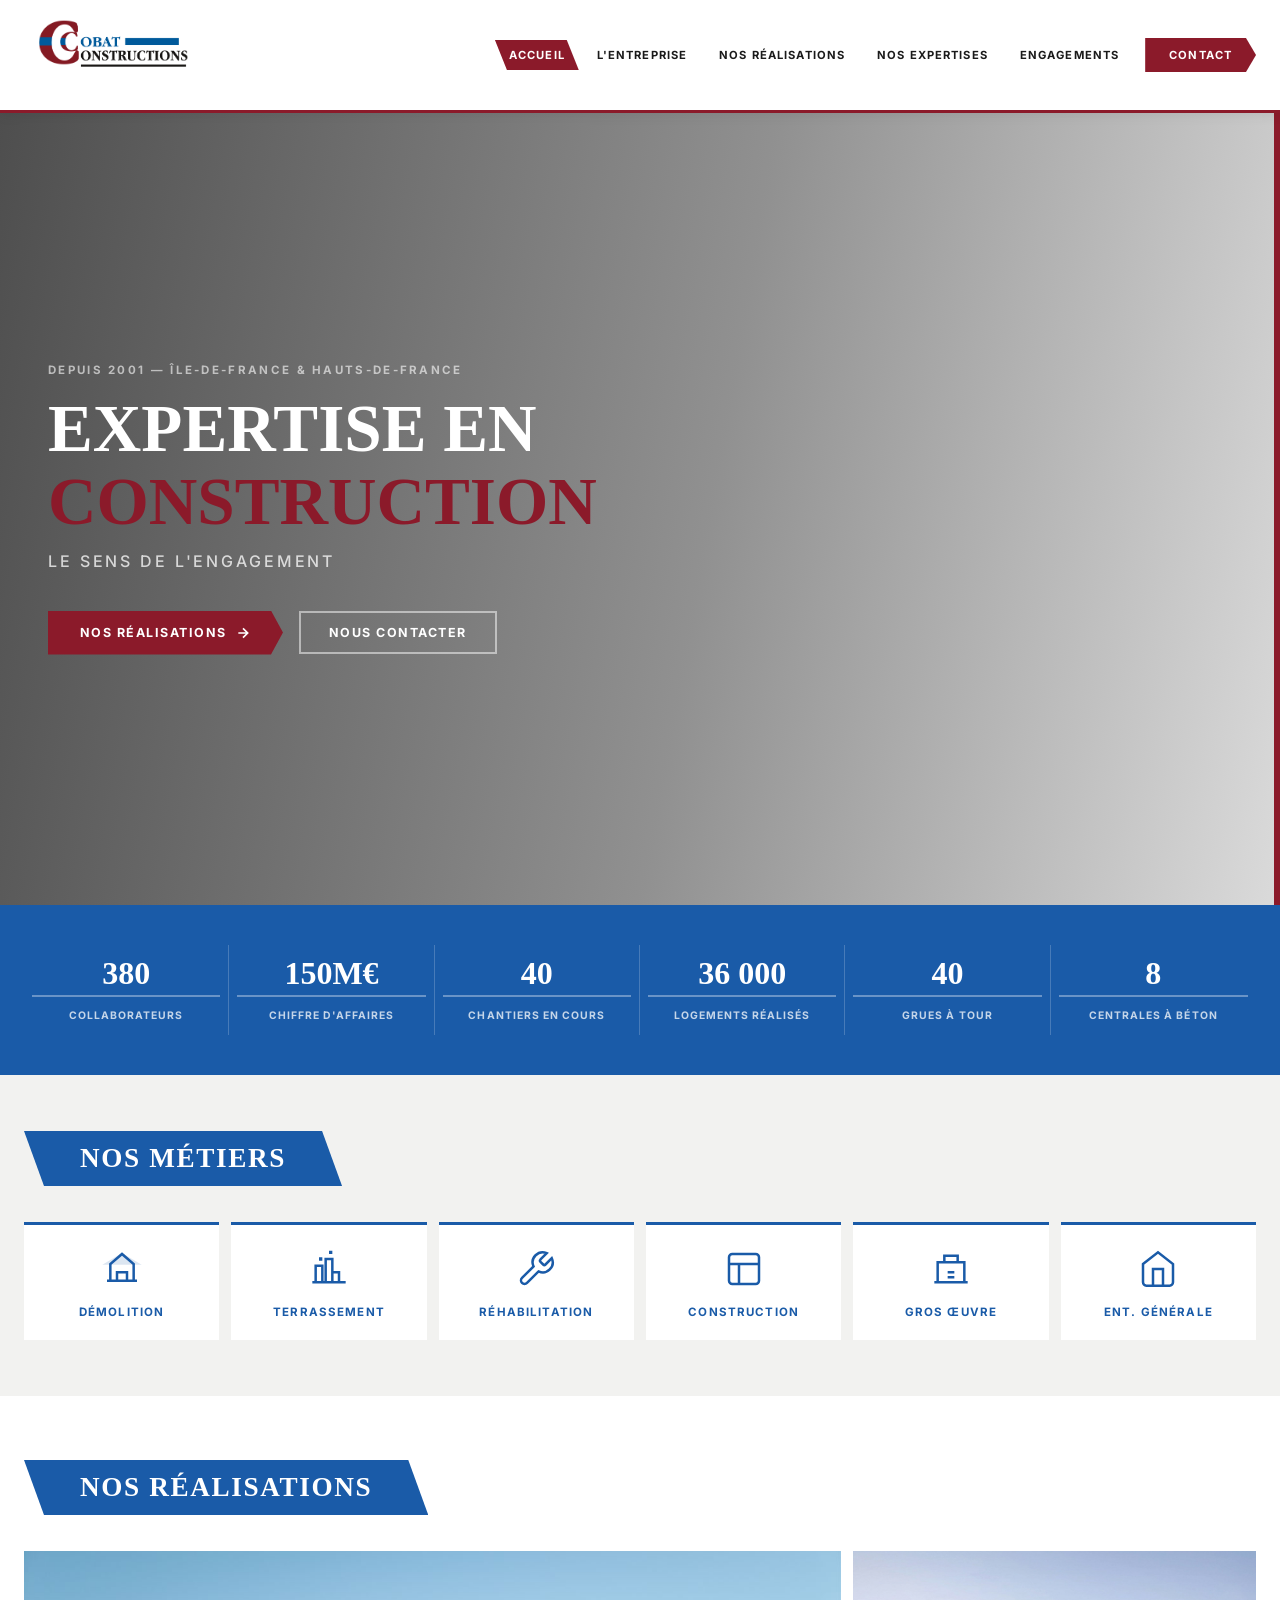
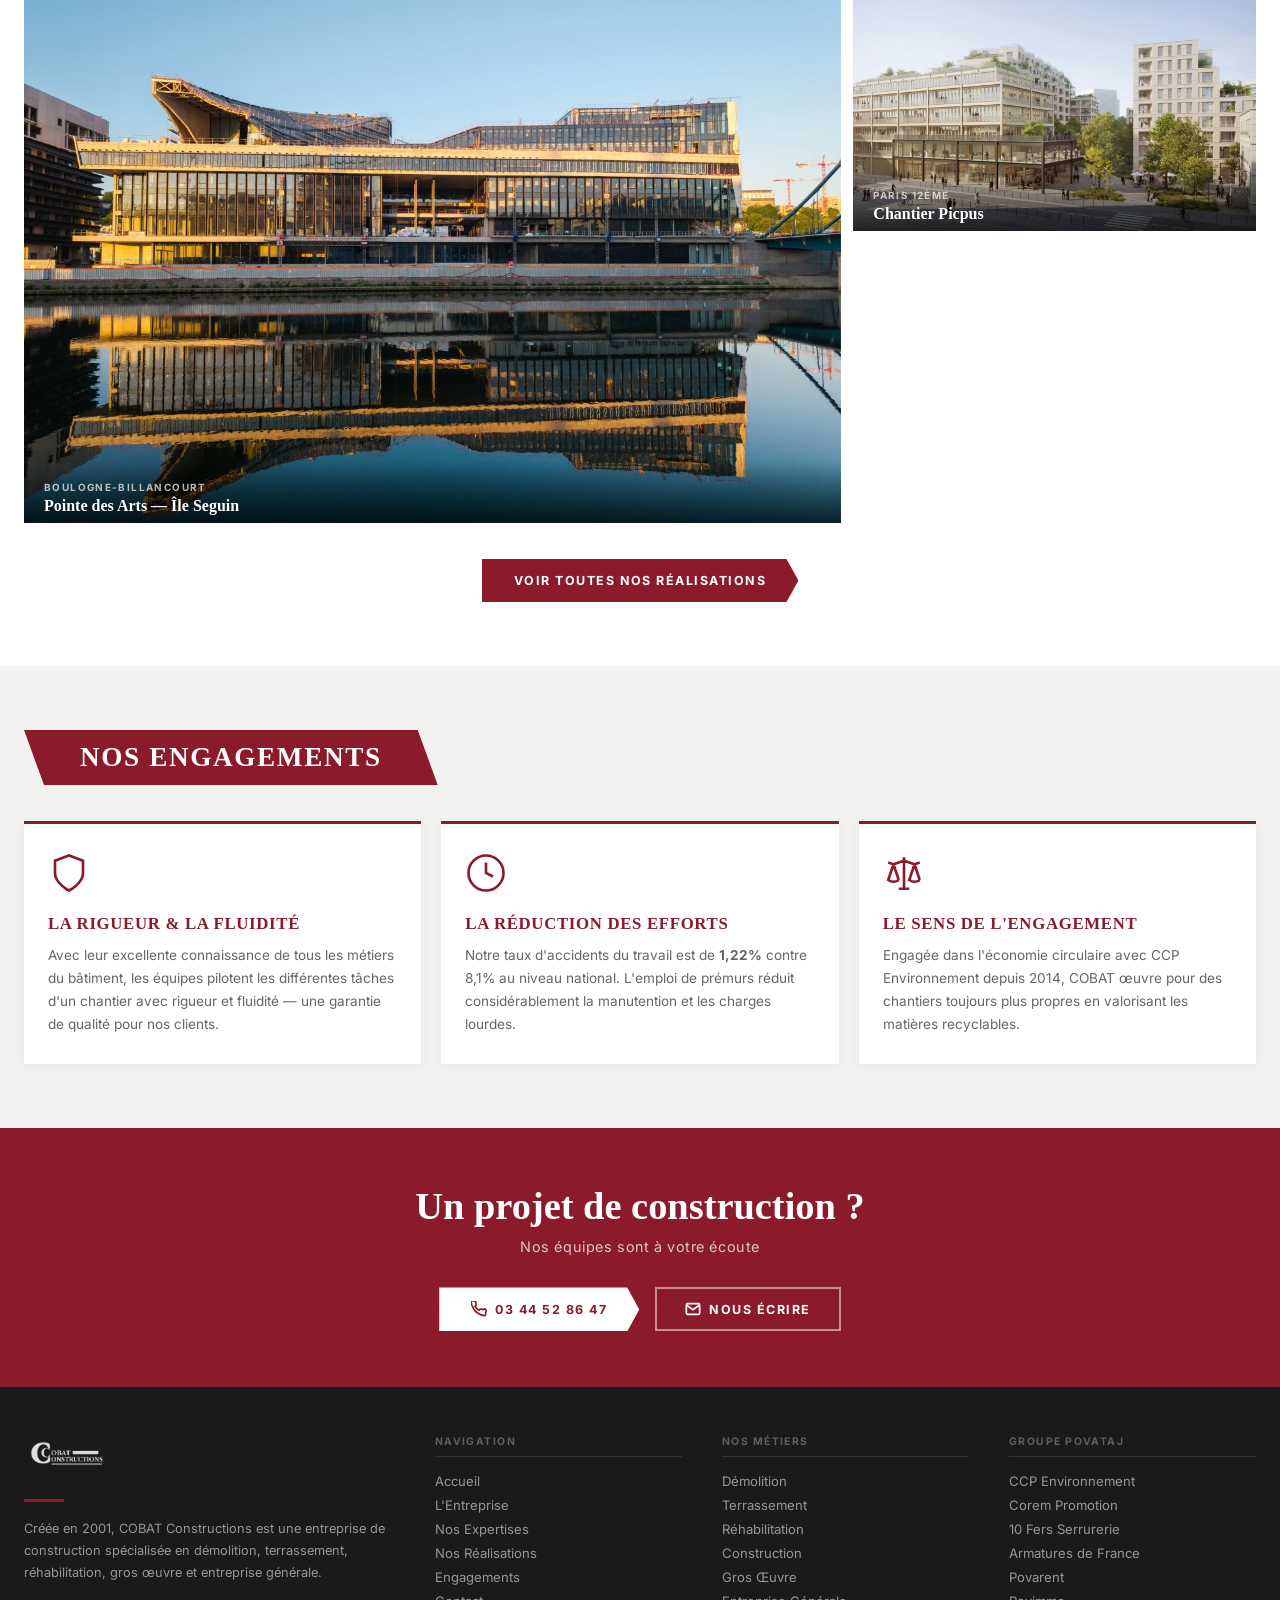
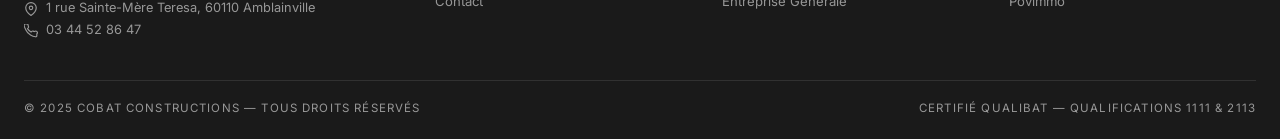
==== commit db6aaf8e: "logo 100px + header ajusté" ====
--- a/index.html
+++ b/index.html
@@ -8,938 +8,7 @@
   <link rel="preconnect" href="https://fonts.googleapis.com">
   <link rel="preconnect" href="https://fonts.gstatic.com" crossorigin>
   <link href="https://fonts.googleapis.com/css2?family=Inter:wght@400;500;600;700&display=swap" rel="stylesheet">
-  <style>
-    /* =============================================
-   VARIABLES COBAT
-   ============================================= */
-    :root {
-      --bordeaux: #8B1A2A;
-      --bordeaux-dark: #6A1020;
-      --bleu: #1A5BA8;
-      --bleu-dark: #0F3D78;
-      --noir: #1A1A1A;
-      --gris-clair: #F2F2F0;
-      --blanc: #ffffff;
-      --texte: #444444;
-    }
-
-    /* =============================================
-   RESET & BASE
-   ============================================= */
-    *,
-    *::before,
-    *::after {
-      box-sizing: border-box;
-      margin: 0;
-      padding: 0;
-    }
-
-    html {
-      scroll-behavior: smooth;
-    }
-
-    body {
-      font-family: 'Inter', sans-serif;
-      color: var(--texte);
-      background: var(--blanc);
-      overflow-x: hidden;
-    }
-
-    img {
-      max-width: 100%;
-      display: block;
-    }
-
-    a {
-      text-decoration: none;
-      color: inherit;
-    }
-
-    /* =============================================
-   HEADER
-   ============================================= */
-    .header {
-      position: sticky;
-      top: 0;
-      z-index: 9999;
-      background: var(--blanc);
-      border-bottom: 3px solid var(--bordeaux);
-      box-shadow: 0 2px 12px rgba(0, 0, 0, 0.08);
-    }
-
-    .header-inner {
-      max-width: 1280px;
-      margin: 0 auto;
-      padding: 0 24px;
-      display: flex;
-      align-items: center;
-      justify-content: space-between;
-      height: 72px;
-    }
-
-    .logo {
-      height: 100px;
-      width: auto;
-      flex-shrink: 0;
-    }
-
-    /* NAV */
-    .nav {
-      display: flex;
-      align-items: center;
-      gap: 4px;
-    }
-
-    .nav-item {
-      position: relative;
-      padding: 6px 11px;
-      font-size: 0.8rem;
-      font-weight: 700;
-      text-transform: uppercase;
-      letter-spacing: 0.1em;
-      color: var(--noir);
-      clip-path: polygon(0 0, calc(100% - 12px) 0, 100% 100%, 12px 100%);
-      transition: background 0.2s, color 0.2s;
-      white-space: nowrap;
-    }
-
-    .nav-item:hover {
-      background: rgba(26, 91, 168, 0.08);
-      color: var(--bleu);
-    }
-
-    .nav-item.actif {
-      background: var(--bordeaux);
-      color: var(--blanc);
-    }
-
-    /* Bouton contact header */
-    .nav-cta {
-      margin-left: 8px;
-      padding: 10px 24px;
-      background: var(--bordeaux);
-      color: var(--blanc);
-      font-size: 0.7rem;
-      font-weight: 700;
-      text-transform: uppercase;
-      letter-spacing: 0.1em;
-      clip-path: polygon(0 0, calc(100% - 10px) 0, 100% 50%, calc(100% - 10px) 100%, 0 100%);
-      transition: background 0.2s;
-      white-space: nowrap;
-    }
-
-    .nav-cta:hover {
-      background: var(--bordeaux-dark);
-    }
-
-    /* Hamburger mobile */
-    .hamburger {
-      display: none;
-      flex-direction: column;
-      gap: 5px;
-      cursor: pointer;
-      padding: 4px;
-      background: none;
-      border: none;
-    }
-
-    .hamburger span {
-      display: block;
-      width: 26px;
-      height: 2px;
-      background: var(--noir);
-      transition: all 0.3s;
-    }
-
-    /* Mobile nav */
-    .nav-mobile {
-      display: none;
-      flex-direction: column;
-      background: var(--blanc);
-      border-top: 1px solid #eee;
-      padding: 12px 0;
-    }
-
-    .nav-mobile.open {
-      display: flex;
-    }
-
-    .nav-mobile a {
-      padding: 12px 24px;
-      font-size: 0.85rem;
-      font-weight: 600;
-      text-transform: uppercase;
-      letter-spacing: 0.08em;
-      color: var(--noir);
-      border-bottom: 1px solid #f0f0f0;
-    }
-
-    .nav-mobile a:hover {
-      color: var(--bordeaux);
-      background: var(--gris-clair);
-    }
-
-    .nav-mobile a.actif {
-      color: var(--bordeaux);
-      font-weight: 700;
-    }
-
-    /* =============================================
-   HERO
-   ============================================= */
-    .hero {
-      position: relative;
-      min-height: 88vh;
-      background: url('images/grue.jpg') center center / cover no-repeat;
-      display: flex;
-      align-items: center;
-      overflow: hidden;
-    }
-
-    /* Overlay dégradé latéral — plus intense à gauche */
-    .hero::before {
-      content: '';
-      position: absolute;
-      inset: 0;
-      background: linear-gradient(100deg,
-          rgba(10, 10, 10, 0.72) 0%,
-          rgba(10, 10, 10, 0.45) 55%,
-          rgba(10, 10, 10, 0.15) 100%);
-      z-index: 1;
-    }
-
-    /* Bande bordeaux verticale droite — signature visuelle */
-    .hero::after {
-      content: '';
-      position: absolute;
-      top: 0;
-      right: 0;
-      width: 6px;
-      height: 100%;
-      background: var(--bordeaux);
-      z-index: 2;
-    }
-
-    .hero-content {
-      position: relative;
-      z-index: 3;
-      max-width: 1280px;
-      margin: 0 auto;
-      padding: 60px 24px 60px 48px;
-      width: 100%;
-    }
-
-    .hero-eyebrow {
-      font-size: 0.72rem;
-      font-weight: 700;
-      letter-spacing: 0.2em;
-      text-transform: uppercase;
-      color: rgba(255, 255, 255, 0.6);
-      margin-bottom: 16px;
-    }
-
-    .hero-titre {
-      font-family: Georgia, 'Georgia Pro', serif;
-      font-size: clamp(2.4rem, 5.5vw, 4.2rem);
-      font-weight: 900;
-      color: var(--blanc);
-      line-height: 1.08;
-      text-transform: uppercase;
-      max-width: 700px;
-      margin-bottom: 12px;
-    }
-
-    .hero-titre span {
-      color: var(--bordeaux);
-      /* clip-path oblique sur le mot clé */
-      display: inline;
-    }
-
-    .hero-sous-titre {
-      font-size: clamp(0.85rem, 1.8vw, 1rem);
-      font-weight: 500;
-      letter-spacing: 0.18em;
-      text-transform: uppercase;
-      color: rgba(255, 255, 255, 0.75);
-      margin-bottom: 40px;
-    }
-
-    .hero-actions {
-      display: flex;
-      gap: 16px;
-      flex-wrap: wrap;
-      align-items: center;
-    }
-
-    .btn {
-      display: inline-flex;
-      align-items: center;
-      gap: 8px;
-      padding: 14px 32px;
-      font-size: 0.78rem;
-      font-weight: 700;
-      text-transform: uppercase;
-      letter-spacing: 0.12em;
-      border: none;
-      cursor: pointer;
-      transition: all 0.2s;
-      clip-path: polygon(0 0, calc(100% - 12px) 0, 100% 50%, calc(100% - 12px) 100%, 0 100%);
-    }
-
-    .btn-bordeaux {
-      background: var(--bordeaux);
-      color: var(--blanc) !important;
-    }
-
-    .btn-bordeaux:hover {
-      background: var(--bordeaux-dark);
-    }
-
-    .btn-blanc {
-      background: var(--blanc);
-      color: var(--bordeaux) !important;
-    }
-
-    .btn-blanc:hover {
-      background: var(--gris-clair);
-    }
-
-    .btn-outline {
-      background: transparent;
-      color: var(--blanc) !important;
-      border: 2px solid rgba(255, 255, 255, 0.5);
-      clip-path: none;
-      padding: 12px 28px;
-    }
-
-    .btn-outline:hover {
-      border-color: var(--blanc);
-      background: rgba(255, 255, 255, 0.08);
-    }
-
-    /* =============================================
-   BANDEAU CHIFFRES CLÉS
-   ============================================= */
-    .chiffres {
-      background: var(--bleu);
-      padding: 40px 24px;
-    }
-
-    .chiffres-inner {
-      max-width: 1280px;
-      margin: 0 auto;
-      display: grid;
-      grid-template-columns: repeat(6, 1fr);
-      gap: 0;
-    }
-
-    .chiffre-item {
-      text-align: center;
-      padding: 12px 8px;
-      border-right: 1px solid rgba(255, 255, 255, 0.2);
-    }
-
-    .chiffre-item:last-child {
-      border-right: none;
-    }
-
-    .chiffre-nombre {
-      font-family: Georgia, 'Georgia Pro', serif;
-      font-size: clamp(1.4rem, 2.5vw, 2rem);
-      font-weight: 700;
-      color: var(--blanc);
-      display: block;
-      line-height: 1;
-      margin-bottom: 6px;
-      padding-bottom: 6px;
-      border-bottom: 2px solid rgba(255, 255, 255, 0.35);
-    }
-
-    .chiffre-label {
-      font-size: 0.65rem;
-      font-weight: 700;
-      text-transform: uppercase;
-      letter-spacing: 0.1em;
-      color: rgba(255, 255, 255, 0.75);
-      line-height: 1.3;
-    }
-
-    /* =============================================
-   NOS MÉTIERS
-   ============================================= */
-    .metiers {
-      background: var(--gris-clair);
-      padding: 56px 24px;
-    }
-
-    .section-header {
-      max-width: 1280px;
-      margin: 0 auto 36px;
-      display: flex;
-      align-items: flex-end;
-      justify-content: space-between;
-      gap: 16px;
-      flex-wrap: wrap;
-    }
-
-    .titre-section {
-      display: inline-block;
-      font-family: Georgia, 'Georgia Pro', serif;
-      font-size: clamp(1.3rem, 2.5vw, 1.7rem);
-      font-weight: 700;
-      text-transform: uppercase;
-      color: var(--blanc);
-      background: var(--bleu);
-      padding: 12px 56px;
-      clip-path: polygon(0 0, calc(100% - 20px) 0, 100% 100%, 20px 100%);
-      letter-spacing: 0.06em;
-    }
-
-    .titre-section.bordeaux {
-      background: var(--bordeaux);
-    }
-
-    .metiers-grid {
-      max-width: 1280px;
-      margin: 0 auto;
-      display: grid;
-      grid-template-columns: repeat(6, 1fr);
-      gap: 12px;
-    }
-
-    .metier-card {
-      background: var(--blanc);
-      border-top: 3px solid var(--bleu);
-      padding: 24px 16px 20px;
-      text-align: center;
-      transition: transform 0.25s, border-color 0.25s, box-shadow 0.25s;
-      cursor: pointer;
-    }
-
-    .metier-card:hover {
-      transform: translateY(-6px);
-      border-color: var(--bordeaux);
-      box-shadow: 0 12px 32px rgba(26, 91, 168, 0.15);
-    }
-
-    .metier-icon {
-      width: 40px;
-      height: 40px;
-      margin: 0 auto 12px;
-      color: var(--bleu);
-    }
-
-    .metier-card:hover .metier-icon {
-      color: var(--bordeaux);
-    }
-
-    .metier-nom {
-      font-size: 0.72rem;
-      font-weight: 700;
-      text-transform: uppercase;
-      letter-spacing: 0.1em;
-      color: var(--bleu);
-      line-height: 1.3;
-    }
-
-    .metier-card:hover .metier-nom {
-      color: var(--bordeaux);
-    }
-
-    /* =============================================
-   SAVOIR-FAIRE
-   ============================================= */
-    .savoir-faire {
-      background: var(--bleu);
-      padding: 56px 24px;
-    }
-
-    .savoir-faire-inner {
-      max-width: 1280px;
-      margin: 0 auto;
-      display: grid;
-      grid-template-columns: 300px 1fr;
-      gap: 60px;
-      align-items: center;
-    }
-
-    .sf-intro-titre {
-      font-family: Georgia, 'Georgia Pro', serif;
-      font-size: clamp(1.5rem, 2.5vw, 2rem);
-      font-weight: 700;
-      color: var(--blanc);
-      text-transform: uppercase;
-      line-height: 1.2;
-      margin-bottom: 16px;
-    }
-
-    .sf-intro-texte {
-      font-size: 0.85rem;
-      color: rgba(255, 255, 255, 0.8);
-      line-height: 1.7;
-    }
-
-    .sf-stats {
-      display: grid;
-      grid-template-columns: repeat(4, 1fr);
-      gap: 0;
-    }
-
-    .sf-stat {
-      padding: 16px 20px;
-      text-align: center;
-      border-left: 1px solid rgba(255, 255, 255, 0.2);
-    }
-
-    .sf-stat:first-child {
-      border-left: none;
-    }
-
-    .sf-stat-nombre {
-      font-family: Georgia, 'Georgia Pro', serif;
-      font-size: clamp(1.4rem, 2.2vw, 1.8rem);
-      font-weight: 700;
-      color: var(--blanc);
-      display: block;
-      margin-bottom: 6px;
-      padding-bottom: 6px;
-      border-bottom: 2px solid rgba(255, 255, 255, 0.3);
-    }
-
-    .sf-stat-label {
-      font-size: 0.65rem;
-      font-weight: 700;
-      text-transform: uppercase;
-      letter-spacing: 0.1em;
-      color: rgba(255, 255, 255, 0.7);
-      line-height: 1.3;
-    }
-
-    /* =============================================
-   NOS RÉALISATIONS
-   ============================================= */
-    .realisations {
-      padding: 64px 24px;
-      background: var(--blanc);
-    }
-
-    .realisations-inner {
-      max-width: 1280px;
-      margin: 0 auto;
-    }
-
-    .realisations-grid {
-      display: grid;
-      grid-template-columns: repeat(3, 1fr);
-      grid-template-rows: 280px 280px;
-      gap: 12px;
-      margin-top: 36px;
-    }
-
-    .realisation-card {
-      position: relative;
-      overflow: hidden;
-      background: #c8d0da;
-      cursor: pointer;
-    }
-
-    .realisation-card:first-child {
-      grid-column: span 2;
-      grid-row: span 2;
-    }
-
-    .realisation-card img {
-      width: 100%;
-      height: 100%;
-      object-fit: cover;
-      transition: transform 0.4s;
-    }
-
-    .realisation-card:hover img {
-      transform: scale(1.04);
-    }
-
-    .realisation-overlay {
-      position: absolute;
-      bottom: 0;
-      left: 0;
-      right: 0;
-      padding: 20px 20px 16px;
-      background: linear-gradient(0deg, rgba(0, 0, 0, 0.75) 0%, transparent 100%);
-      transform: translateY(8px);
-      transition: transform 0.3s;
-    }
-
-    .realisation-card:hover .realisation-overlay {
-      transform: translateY(0);
-    }
-
-    .realisation-tag {
-      font-size: 0.62rem;
-      font-weight: 700;
-      text-transform: uppercase;
-      letter-spacing: 0.14em;
-      color: rgba(255, 255, 255, 0.7);
-      margin-bottom: 4px;
-    }
-
-    .realisation-nom {
-      font-family: Georgia, 'Georgia Pro', serif;
-      font-size: 1rem;
-      font-weight: 700;
-      color: var(--blanc);
-    }
-
-    .realisations-cta {
-      text-align: center;
-      margin-top: 36px;
-    }
-
-    /* =============================================
-   ENGAGEMENTS
-   ============================================= */
-    .engagements {
-      background: var(--gris-clair);
-      padding: 64px 24px;
-    }
-
-    .engagements-inner {
-      max-width: 1280px;
-      margin: 0 auto;
-    }
-
-    .engagements-grid {
-      display: grid;
-      grid-template-columns: repeat(3, 1fr);
-      gap: 20px;
-      margin-top: 36px;
-    }
-
-    .engagement-card {
-      background: var(--blanc);
-      border-top: 3px solid var(--bordeaux);
-      padding: 28px 24px;
-      box-shadow: 0 2px 12px rgba(0, 0, 0, 0.05);
-      transition: transform 0.2s, box-shadow 0.2s;
-    }
-
-    .engagement-card:hover {
-      transform: translateY(-4px);
-      box-shadow: 0 8px 28px rgba(139, 26, 42, 0.12);
-    }
-
-    .engagement-icon {
-      width: 42px;
-      height: 42px;
-      color: var(--bordeaux);
-      margin-bottom: 16px;
-    }
-
-    .engagement-titre {
-      font-family: Georgia, 'Georgia Pro', serif;
-      font-size: 1.05rem;
-      font-weight: 700;
-      color: var(--bordeaux);
-      margin-bottom: 10px;
-      text-transform: uppercase;
-      letter-spacing: 0.04em;
-    }
-
-    .engagement-texte {
-      font-size: 0.85rem;
-      color: #666;
-      line-height: 1.7;
-    }
-
-    /* =============================================
-   CTA CONTACT
-   ============================================= */
-    .cta-contact {
-      background: var(--bordeaux);
-      padding: 56px 24px;
-      text-align: center;
-      position: relative;
-      overflow: hidden;
-    }
-
-    /* Motif hexagonal en filigrane */
-    .cta-contact::before {
-      content: '';
-      position: absolute;
-      inset: 0;
-      background-image: radial-gradient(circle, rgba(255, 255, 255, 0.04) 1px, transparent 1px);
-      background-size: 28px 28px;
-      pointer-events: none;
-    }
-
-    .cta-content {
-      position: relative;
-      z-index: 1;
-    }
-
-    .cta-titre {
-      font-family: Georgia, 'Georgia Pro', serif;
-      font-size: clamp(1.6rem, 3.5vw, 2.4rem);
-      font-weight: 700;
-      color: var(--blanc);
-      margin-bottom: 10px;
-    }
-
-    .cta-sous-titre {
-      font-size: 0.9rem;
-      color: rgba(255, 255, 255, 0.75);
-      margin-bottom: 32px;
-      letter-spacing: 0.04em;
-    }
-
-    .cta-actions {
-      display: flex;
-      gap: 16px;
-      justify-content: center;
-      flex-wrap: wrap;
-    }
-
-    /* =============================================
-   FOOTER
-   ============================================= */
-    .footer {
-      background: var(--noir);
-      padding: 48px 24px 24px;
-      color: rgba(255, 255, 255, 0.55);
-    }
-
-    .footer-inner {
-      max-width: 1280px;
-      margin: 0 auto;
-      display: grid;
-      grid-template-columns: 1.5fr 1fr 1fr 1fr;
-      gap: 40px;
-      padding-bottom: 36px;
-      border-bottom: 1px solid rgba(255, 255, 255, 0.1);
-    }
-
-    .footer-logo {
-      height: 48px;
-      margin-bottom: 16px;
-      filter: brightness(0) invert(1);
-      opacity: 0.85;
-    }
-
-    .footer-desc {
-      font-size: 0.8rem;
-      line-height: 1.7;
-      margin-bottom: 16px;
-    }
-
-    .footer-contact-item {
-      font-size: 0.8rem;
-      margin-bottom: 6px;
-      display: flex;
-      align-items: flex-start;
-      gap: 8px;
-    }
-
-    .footer-contact-item svg {
-      flex-shrink: 0;
-      margin-top: 2px;
-    }
-
-    .footer-titre-col {
-      font-size: 0.65rem;
-      font-weight: 700;
-      text-transform: uppercase;
-      letter-spacing: 0.14em;
-      color: rgba(255, 255, 255, 0.3);
-      margin-bottom: 16px;
-      padding-bottom: 8px;
-      border-bottom: 1px solid rgba(255, 255, 255, 0.1);
-    }
-
-    .footer-lien {
-      display: block;
-      font-size: 0.82rem;
-      color: rgba(255, 255, 255, 0.55);
-      margin-bottom: 8px;
-      transition: color 0.2s;
-    }
-
-    .footer-lien:hover {
-      color: var(--blanc);
-    }
-
-    .footer-bas {
-      max-width: 1280px;
-      margin: 20px auto 0;
-      display: flex;
-      justify-content: space-between;
-      align-items: center;
-      flex-wrap: wrap;
-      gap: 12px;
-      font-size: 0.72rem;
-      text-transform: uppercase;
-      letter-spacing: 0.1em;
-    }
-
-    .footer-border-top {
-      width: 40px;
-      height: 3px;
-      background: var(--bordeaux);
-      display: block;
-      margin-bottom: 16px;
-    }
-
-    /* =============================================
-   RESPONSIVE
-   ============================================= */
-    @media (max-width: 1100px) {
-      .metiers-grid {
-        grid-template-columns: repeat(3, 1fr);
-      }
-
-      .chiffres-inner {
-        grid-template-columns: repeat(3, 1fr);
-      }
-
-      .chiffre-item:nth-child(3) {
-        border-right: none;
-      }
-
-      .sf-stats {
-        grid-template-columns: repeat(2, 1fr);
-      }
-
-      .sf-stat:nth-child(3) {
-        border-left: none;
-      }
-
-      .footer-inner {
-        grid-template-columns: 1fr 1fr;
-      }
-    }
-
-    @media (max-width: 768px) {
-
-      /* Header */
-      .nav,
-      .nav-cta {
-        display: none;
-      }
-
-      .hamburger {
-        display: flex;
-      }
-
-      /* Hero */
-      .hero {
-        min-height: 70vh;
-      }
-
-      .hero-content {
-        padding: 40px 20px;
-      }
-
-      .hero::before {
-        background: linear-gradient(180deg, rgba(10, 10, 10, 0.55) 0%, rgba(10, 10, 10, 0.45) 100%);
-      }
-
-      /* Chiffres */
-      .chiffres-inner {
-        grid-template-columns: repeat(2, 1fr);
-      }
-
-      .chiffre-item:nth-child(2) {
-        border-right: none;
-      }
-
-      .chiffre-item {
-        border-bottom: 1px solid rgba(255, 255, 255, 0.15);
-      }
-
-      .chiffre-item:nth-child(5),
-      .chiffre-item:nth-child(6) {
-        border-bottom: none;
-      }
-
-      /* Métiers */
-      .metiers-grid {
-        grid-template-columns: repeat(2, 1fr);
-      }
-
-      /* Savoir-faire */
-      .savoir-faire-inner {
-        grid-template-columns: 1fr;
-        gap: 32px;
-      }
-
-      .sf-stats {
-        grid-template-columns: repeat(2, 1fr);
-      }
-
-      .sf-stat:nth-child(odd) {
-        border-left: none;
-      }
-
-      .sf-stat:nth-child(3),
-      .sf-stat:nth-child(4) {
-        border-top: 1px solid rgba(255, 255, 255, 0.2);
-      }
-
-      /* Réalisations */
-      .realisations-grid {
-        grid-template-columns: 1fr;
-        grid-template-rows: auto;
-      }
-
-      .realisation-card:first-child {
-        grid-column: span 1;
-        grid-row: span 1;
-      }
-
-      .realisation-card {
-        height: 220px;
-      }
-
-      /* Engagements */
-      .engagements-grid {
-        grid-template-columns: 1fr;
-      }
-
-      /* Footer */
-      .footer-inner {
-        grid-template-columns: 1fr;
-        gap: 28px;
-      }
-
-      .footer-bas {
-        flex-direction: column;
-        text-align: center;
-      }
-
-      /* Titre section */
-      .titre-section {
-        font-size: 1.1rem;
-        padding: 10px 40px 10px 20px;
-      }
-    }
-
-    @media (max-width: 480px) {
-      .metiers-grid {
-        grid-template-columns: repeat(2, 1fr);
-      }
-
-      .chiffres-inner {
-        grid-template-columns: repeat(2, 1fr);
-      }
-
-      .hero-titre {
-        font-size: 2rem;
-      }
-
-      .sf-stats {
-        grid-template-columns: 1fr 1fr;
-      }
-    }
-  </style>
+  <link rel="stylesheet" href="css/style.css">
 </head>
 
 <body>
@@ -947,25 +16,26 @@
   <!-- ========== HEADER ========== -->
   <header class="header">
     <div class="header-inner">
-      <!-- Logo placeholder (remplacer src par le vrai logo) -->
-      <img src="images/logo-cobat.png" alt="COBAT Constructions" class="logo"
-        onerror="this.style.display='none'; this.nextElementSibling.style.display='flex'">
-      <div
-        style="display:none; align-items:center; gap:4px; font-family:'Playfair Display',serif; font-size:1.1rem; font-weight:900; color:var(--bordeaux);">
+      <a href="index.html">
+        <img src="images/logo-cobat.png" alt="COBAT Constructions" class="logo"
+          onerror="this.style.display='none'; this.nextElementSibling.style.display='flex'">
+      </a>
+      <a href="index.html"
+        style="display:none; align-items:center; gap:4px; font-family:Georgia,serif; font-size:1.1rem; font-weight:900; color:var(--bordeaux);">
         <span style="font-size:2rem; line-height:1;">C</span>
         <div style="line-height:1.1">
           <div style="font-size:0.9rem; color:var(--bordeaux); letter-spacing:0.05em;">OBAT</div>
           <div style="font-size:0.9rem; color:var(--bleu); letter-spacing:0.05em;">ONSTRUCTIONS</div>
         </div>
-      </div>
+      </a>
 
       <nav class="nav">
-        <a href="#" class="nav-item actif">Accueil</a>
-        <a href="#" class="nav-item">L'Entreprise</a>
-        <a href="#" class="nav-item">Nos Réalisations</a>
-        <a href="#" class="nav-item">Nos Expertises</a>
-        <a href="#" class="nav-item">Engagements</a>
-        <a href="#contact" class="nav-cta">Contact</a>
+        <a href="index.html" class="nav-item actif">Accueil</a>
+        <a href="entreprise.html" class="nav-item">L'Entreprise</a>
+        <a href="realisations.html" class="nav-item">Nos Réalisations</a>
+        <a href="expertises.html" class="nav-item">Nos Expertises</a>
+        <a href="engagements.html" class="nav-item">Engagements</a>
+        <a href="contact.html" class="nav-cta">Contact</a>
       </nav>
 
       <button class="hamburger" onclick="toggleMenu()" aria-label="Menu">
@@ -974,12 +44,12 @@
     </div>
 
     <nav class="nav-mobile" id="navMobile">
-      <a href="#" class="actif">Accueil</a>
-      <a href="#">L'Entreprise</a>
-      <a href="#">Nos Réalisations</a>
-      <a href="#">Nos Expertises</a>
-      <a href="#">Engagements</a>
-      <a href="#contact" style="color:var(--bordeaux); font-weight:700;">Contact</a>
+      <a href="index.html" class="actif">Accueil</a>
+      <a href="entreprise.html">L'Entreprise</a>
+      <a href="realisations.html">Nos Réalisations</a>
+      <a href="expertises.html">Nos Expertises</a>
+      <a href="engagements.html">Engagements</a>
+      <a href="contact.html" style="color:var(--bordeaux); font-weight:700;">Contact</a>
     </nav>
   </header>
 
@@ -1081,40 +151,6 @@
     </div>
   </section>
 
-  <!-- ========== SAVOIR-FAIRE ========== -->
-  <section class="savoir-faire">
-    <div class="savoir-faire-inner">
-      <div class="sf-intro">
-        <span class="titre-section bordeaux"
-          style="clip-path:none; padding:10px 24px; display:block; margin-bottom:20px;">Des compétences
-          maîtrisées</span>
-        <p class="sf-intro-texte">
-          COBAT Constructions maîtrise toutes les techniques complexes de butonnage. Certifié <strong
-            style="color:white;">QUALIBAT</strong>, qualifications 1111 (démolition) et 2113 (maçonnerie et béton armé
-          technicité supérieure).
-        </p>
-      </div>
-      <div class="sf-stats">
-        <div class="sf-stat">
-          <span class="sf-stat-nombre">1,22%</span>
-          <span class="sf-stat-label">Taux d'accidents du travail</span>
-        </div>
-        <div class="sf-stat">
-          <span class="sf-stat-nombre">15 000 m²</span>
-          <span class="sf-stat-label">Coffrages aluminium</span>
-        </div>
-        <div class="sf-stat">
-          <span class="sf-stat-nombre">30</span>
-          <span class="sf-stat-label">Pelles de terrassement</span>
-        </div>
-        <div class="sf-stat">
-          <span class="sf-stat-nombre">400</span>
-          <span class="sf-stat-label">Bases-vie</span>
-        </div>
-      </div>
-    </div>
-  </section>
-
   <!-- ========== NOS RÉALISATIONS ========== -->
   <section class="realisations" id="realisations">
     <div class="realisations-inner">
@@ -1124,7 +160,7 @@
       <div class="realisations-grid">
         <!-- Carte principale — grande -->
         <div class="realisation-card">
-          <img src="images/1748941639135.jfif" alt="Île Seguin"
+          <img src="images/pointe_des_arts.jfif" alt="Île Seguin"
             onerror="this.style.background='#1A5BA8'; this.style.minHeight='400px'">
           <div class="realisation-overlay">
             <p class="realisation-tag">Boulogne-Billancourt</p>
@@ -1141,7 +177,7 @@
           </div>
         </div>
         <div class="realisation-card">
-          <img src="images/1759179472371.jfif" alt="Chantier Hauts-de-France"
+          <img src="images/chantier_aulnays.jfif" alt="Chantier Hauts-de-France"
             onerror="this.style.background='#444'; this.style.minHeight='280px'">
           <div class="realisation-overlay">
             <p class="realisation-tag">Hauts-de-France</p>
@@ -1150,7 +186,7 @@
         </div>
       </div>
       <div class="realisations-cta">
-        <a href="#" class="btn btn-bordeaux">Voir toutes nos réalisations</a>
+        <a href="realisations.html" class="btn btn-bordeaux">Voir toutes nos réalisations</a>
       </div>
     </div>
   </section>
@@ -1223,40 +259,71 @@
     </div>
   </section>
 
-
-
-  <!-- ========== SCRIPTS ========== -->
-  <script>
-    function toggleMenu() {
-      const nav = document.getElementById('navMobile');
-      nav.classList.toggle('open');
-    }
-
-    // Fermer le menu en cliquant sur un lien
-    document.querySelectorAll('.nav-mobile a').forEach(link => {
-      link.addEventListener('click', () => {
-        document.getElementById('navMobile').classList.remove('open');
-      });
-    });
-
-    // Animation scroll reveal légère
-    const observer = new IntersectionObserver((entries) => {
-      entries.forEach(entry => {
-        if (entry.isIntersecting) {
-          entry.target.style.opacity = '1';
-          entry.target.style.transform = 'translateY(0)';
-        }
-      });
-    }, { threshold: 0.1 });
-
-    document.querySelectorAll('.metier-card, .engagement-card, .realisation-card, .chiffre-item, .sf-stat').forEach(el => {
-      el.style.opacity = '0';
-      el.style.transform = 'translateY(20px)';
-      el.style.transition = 'opacity 0.5s ease, transform 0.5s ease';
-      observer.observe(el);
-    });
-  </script>
-
+  <!-- ========== FOOTER ========== -->
+  <footer class="footer">
+    <div class="footer-inner">
+      <div>
+        <img src="images/logo-cobat.png" alt="COBAT Constructions" class="footer-logo"
+          onerror="this.style.display='none'">
+        <span class="footer-border-top"></span>
+        <p class="footer-desc">
+          Créée en 2001, COBAT Constructions est une entreprise de construction spécialisée en démolition, terrassement,
+          réhabilitation, gros œuvre et entreprise générale.
+        </p>
+        <div class="footer-contact-item">
+          <svg width="14" height="14" viewBox="0 0 24 24" fill="none" stroke="currentColor" stroke-width="2">
+            <path d="M21 10c0 7-9 13-9 13s-9-6-9-13a9 9 0 0118 0z" />
+            <circle cx="12" cy="10" r="3" />
+          </svg>
+          1 rue Sainte-Mère Teresa, 60110 Amblainville
+        </div>
+        <div class="footer-contact-item">
+          <svg width="14" height="14" viewBox="0 0 24 24" fill="none" stroke="currentColor" stroke-width="2">
+            <path
+              d="M22 16.92v3a2 2 0 01-2.18 2 19.79 19.79 0 01-8.63-3.07A19.5 19.5 0 013.07 9.81 19.79 19.79 0 01.02 1.18 2 2 0 012 0h3a2 2 0 012 1.72c.127.96.361 1.903.7 2.81a2 2 0 01-.45 2.11L6.09 7.91a16 16 0 006 6l1.27-1.27a2 2 0 012.11-.45c.907.339 1.85.573 2.81.7A2 2 0 0122 16.92z" />
+          </svg>
+          03 44 52 86 47
+        </div>
+      </div>
+
+      <div>
+        <p class="footer-titre-col">Navigation</p>
+        <a href="index.html" class="footer-lien">Accueil</a>
+        <a href="entreprise.html" class="footer-lien">L'Entreprise</a>
+        <a href="expertises.html" class="footer-lien">Nos Expertises</a>
+        <a href="realisations.html" class="footer-lien">Nos Réalisations</a>
+        <a href="engagements.html" class="footer-lien">Engagements</a>
+        <a href="contact.html" class="footer-lien">Contact</a>
+      </div>
+
+      <div>
+        <p class="footer-titre-col">Nos Métiers</p>
+        <a href="expertises.html#demolition" class="footer-lien">Démolition</a>
+        <a href="expertises.html#terrassement" class="footer-lien">Terrassement</a>
+        <a href="expertises.html#rehabilitation" class="footer-lien">Réhabilitation</a>
+        <a href="expertises.html#construction" class="footer-lien">Construction</a>
+        <a href="expertises.html#gros-oeuvre" class="footer-lien">Gros Œuvre</a>
+        <a href="expertises.html#entreprise-generale" class="footer-lien">Entreprise Générale</a>
+      </div>
+
+      <div>
+        <p class="footer-titre-col">Groupe Povataj</p>
+        <a href="#" class="footer-lien">CCP Environnement</a>
+        <a href="#" class="footer-lien">Corem Promotion</a>
+        <a href="#" class="footer-lien">10 Fers Serrurerie</a>
+        <a href="#" class="footer-lien">Armatures de France</a>
+        <a href="#" class="footer-lien">Povarent</a>
+        <a href="#" class="footer-lien">Povimmo</a>
+      </div>
+    </div>
+
+    <div class="footer-bas">
+      <span>© 2025 COBAT Constructions — Tous droits réservés</span>
+      <span>Certifié QUALIBAT — Qualifications 1111 &amp; 2113</span>
+    </div>
+  </footer>
+
+  <script src="js/main.js"></script>
 </body>
 
 </html>
--- a/css/style.css
+++ b/css/style.css
@@ -0,0 +1,1212 @@
+/* =============================================
+   VARIABLES COBAT
+   ============================================= */
+:root {
+  --bordeaux: #8B1A2A;
+  --bordeaux-dark: #6A1020;
+  --bleu: #1A5BA8;
+  --bleu-dark: #0F3D78;
+  --noir: #1A1A1A;
+  --gris-clair: #F2F2F0;
+  --blanc: #ffffff;
+  --texte: #444444;
+}
+
+/* =============================================
+   RESET & BASE
+   ============================================= */
+*, *::before, *::after { box-sizing: border-box; margin: 0; padding: 0; }
+
+html { scroll-behavior: smooth; overflow-x: hidden; }
+
+body {
+  font-family: 'Inter', sans-serif;
+  color: var(--texte);
+  background: var(--blanc);
+  overflow-x: hidden;
+}
+
+img { max-width: 100%; display: block; }
+
+a { text-decoration: none; color: inherit; }
+
+/* =============================================
+   HEADER
+   ============================================= */
+.header {
+  position: sticky;
+  top: 0;
+  z-index: 9999;
+  background: var(--blanc);
+  border-bottom: 3px solid var(--bordeaux);
+  box-shadow: 0 2px 12px rgba(0,0,0,0.08);
+}
+
+.header-inner {
+  max-width: 1280px;
+  margin: 0 auto;
+  padding: 0 24px;
+  display: flex;
+  align-items: center;
+  justify-content: space-between;
+  height: 110px;
+}
+
+.logo {
+  height: 100px;
+  width: auto;
+  flex-shrink: 0;
+}
+
+/* NAV */
+.nav { display: flex; align-items: center; gap: 4px; }
+
+.nav-item {
+  position: relative;
+  padding: 8px 14px;
+  font-size: 0.7rem;
+  font-weight: 700;
+  text-transform: uppercase;
+  letter-spacing: 0.1em;
+  color: var(--noir);
+  clip-path: polygon(0 0, calc(100% - 12px) 0, 100% 100%, 12px 100%);
+  transition: background 0.2s, color 0.2s;
+  white-space: nowrap;
+}
+
+.nav-item:hover { background: rgba(26,91,168,0.08); color: var(--bleu); }
+.nav-item.actif { background: var(--bordeaux); color: var(--blanc); }
+
+/* Bouton contact header */
+.nav-cta {
+  margin-left: 8px;
+  padding: 10px 24px;
+  background: var(--bordeaux);
+  color: var(--blanc);
+  font-size: 0.7rem;
+  font-weight: 700;
+  text-transform: uppercase;
+  letter-spacing: 0.1em;
+  clip-path: polygon(0 0, calc(100% - 10px) 0, 100% 50%, calc(100% - 10px) 100%, 0 100%);
+  transition: background 0.2s;
+  white-space: nowrap;
+}
+.nav-cta:hover { background: var(--bordeaux-dark); }
+
+/* Hamburger mobile */
+.hamburger {
+  display: none;
+  flex-direction: column;
+  gap: 5px;
+  cursor: pointer;
+  padding: 4px;
+  background: none;
+  border: none;
+}
+.hamburger span {
+  display: block;
+  width: 26px;
+  height: 2px;
+  background: var(--noir);
+  transition: all 0.3s;
+}
+
+/* Mobile nav */
+.nav-mobile {
+  display: none;
+  flex-direction: column;
+  background: var(--blanc);
+  border-top: 1px solid #eee;
+  padding: 12px 0;
+}
+.nav-mobile.open { display: flex; }
+.nav-mobile a {
+  padding: 12px 24px;
+  font-size: 0.85rem;
+  font-weight: 600;
+  text-transform: uppercase;
+  letter-spacing: 0.08em;
+  color: var(--noir);
+  border-bottom: 1px solid #f0f0f0;
+}
+.nav-mobile a:hover { color: var(--bordeaux); background: var(--gris-clair); }
+.nav-mobile a.actif { color: var(--bordeaux); font-weight: 700; }
+
+/* =============================================
+   HERO PRINCIPAL (page accueil)
+   ============================================= */
+.hero {
+  position: relative;
+  min-height: 88vh;
+  background: url('../images/grue.jpg') center center / cover no-repeat;
+  display: flex;
+  align-items: center;
+  overflow: hidden;
+}
+
+.hero::before {
+  content: '';
+  position: absolute;
+  inset: 0;
+  background: linear-gradient(
+    100deg,
+    rgba(10,10,10,0.72) 0%,
+    rgba(10,10,10,0.45) 55%,
+    rgba(10,10,10,0.15) 100%
+  );
+  z-index: 1;
+}
+
+.hero::after {
+  content: '';
+  position: absolute;
+  top: 0; right: 0;
+  width: 6px;
+  height: 100%;
+  background: var(--bordeaux);
+  z-index: 2;
+}
+
+.hero-content {
+  position: relative;
+  z-index: 3;
+  max-width: 1280px;
+  margin: 0 auto;
+  padding: 60px 24px 60px 48px;
+  width: 100%;
+}
+
+.hero-eyebrow {
+  font-size: 0.72rem;
+  font-weight: 700;
+  letter-spacing: 0.2em;
+  text-transform: uppercase;
+  color: rgba(255,255,255,0.6);
+  margin-bottom: 16px;
+}
+
+.hero-titre {
+  font-family: Georgia, 'Georgia Pro', serif;
+  font-size: clamp(2.4rem, 5.5vw, 4.2rem);
+  font-weight: 900;
+  color: var(--blanc);
+  line-height: 1.08;
+  text-transform: uppercase;
+  max-width: 700px;
+  margin-bottom: 12px;
+}
+
+.hero-titre span { color: var(--bordeaux); }
+
+.hero-sous-titre {
+  font-size: clamp(0.85rem, 1.8vw, 1rem);
+  font-weight: 500;
+  letter-spacing: 0.18em;
+  text-transform: uppercase;
+  color: rgba(255,255,255,0.75);
+  margin-bottom: 40px;
+}
+
+.hero-actions { display: flex; gap: 16px; flex-wrap: wrap; align-items: center; }
+
+/* =============================================
+   PAGE HEADER (pages secondaires)
+   ============================================= */
+.page-header {
+  position: relative;
+  min-height: 36vh;
+  background: linear-gradient(120deg, var(--bleu-dark) 0%, var(--bleu) 100%);
+  display: flex;
+  align-items: center;
+  overflow: hidden;
+}
+
+.page-header.fond-image {
+  background-size: cover;
+  background-position: center;
+}
+
+.page-header::before {
+  content: '';
+  position: absolute;
+  inset: 0;
+  background: rgba(10,10,10,0.45);
+  z-index: 1;
+}
+
+.page-header::after {
+  content: '';
+  position: absolute;
+  top: 0; right: 0;
+  width: 6px;
+  height: 100%;
+  background: var(--bordeaux);
+  z-index: 2;
+}
+
+.page-header-content {
+  position: relative;
+  z-index: 3;
+  max-width: 1280px;
+  margin: 0 auto;
+  padding: 56px 24px 56px 48px;
+  width: 100%;
+}
+
+.page-header-eyebrow {
+  font-size: 0.72rem;
+  font-weight: 700;
+  letter-spacing: 0.2em;
+  text-transform: uppercase;
+  color: rgba(255,255,255,0.65);
+  margin-bottom: 12px;
+}
+
+.page-header-titre {
+  font-family: Georgia, 'Georgia Pro', serif;
+  font-size: clamp(2rem, 4.5vw, 3.4rem);
+  font-weight: 900;
+  color: var(--blanc);
+  line-height: 1.1;
+  text-transform: uppercase;
+  max-width: 750px;
+}
+
+.page-header-sous-titre {
+  font-size: clamp(0.85rem, 1.6vw, 1rem);
+  color: rgba(255,255,255,0.8);
+  margin-top: 14px;
+  max-width: 600px;
+  line-height: 1.6;
+}
+
+/* Fil d'ariane */
+.breadcrumb {
+  position: relative;
+  z-index: 3;
+  font-size: 0.7rem;
+  text-transform: uppercase;
+  letter-spacing: 0.12em;
+  color: rgba(255,255,255,0.6);
+  margin-bottom: 16px;
+}
+.breadcrumb a { color: rgba(255,255,255,0.85); }
+.breadcrumb a:hover { color: var(--blanc); }
+.breadcrumb span { margin: 0 8px; opacity: 0.5; }
+
+/* =============================================
+   BOUTONS
+   ============================================= */
+.btn {
+  display: inline-flex;
+  align-items: center;
+  gap: 8px;
+  padding: 14px 32px;
+  font-size: 0.78rem;
+  font-weight: 700;
+  text-transform: uppercase;
+  letter-spacing: 0.12em;
+  border: none;
+  cursor: pointer;
+  transition: all 0.2s;
+  clip-path: polygon(0 0, calc(100% - 12px) 0, 100% 50%, calc(100% - 12px) 100%, 0 100%);
+}
+
+.btn-bordeaux {
+  background: var(--bordeaux);
+  color: var(--blanc) !important;
+}
+.btn-bordeaux:hover { background: var(--bordeaux-dark); }
+
+.btn-bleu {
+  background: var(--bleu);
+  color: var(--blanc) !important;
+}
+.btn-bleu:hover { background: var(--bleu-dark); }
+
+.btn-blanc {
+  background: var(--blanc);
+  color: var(--bordeaux) !important;
+}
+.btn-blanc:hover { background: var(--gris-clair); }
+
+.btn-outline {
+  background: transparent;
+  color: var(--blanc) !important;
+  border: 2px solid rgba(255,255,255,0.5);
+  clip-path: none;
+  padding: 12px 28px;
+}
+.btn-outline:hover { border-color: var(--blanc); background: rgba(255,255,255,0.08); }
+
+.btn-outline-bleu {
+  background: transparent;
+  color: var(--bleu) !important;
+  border: 2px solid var(--bleu);
+  clip-path: none;
+  padding: 12px 28px;
+}
+.btn-outline-bleu:hover { background: var(--bleu); color: var(--blanc) !important; }
+
+/* =============================================
+   TITRES DE SECTION
+   ============================================= */
+.section-header {
+  max-width: 1280px;
+  margin: 0 auto 36px;
+  display: flex;
+  align-items: flex-end;
+  justify-content: space-between;
+  gap: 16px;
+  flex-wrap: wrap;
+}
+
+.titre-section {
+  display: inline-block;
+  font-family: Georgia, 'Georgia Pro', serif;
+  font-size: clamp(1.3rem, 2.5vw, 1.7rem);
+  font-weight: 700;
+  text-transform: uppercase;
+  color: var(--blanc);
+  background: var(--bleu);
+  padding: 12px 56px;
+  clip-path: polygon(0 0, calc(100% - 20px) 0, 100% 100%, 20px 100%);
+  letter-spacing: 0.06em;
+}
+
+.titre-section.bordeaux { background: var(--bordeaux); }
+
+/* =============================================
+   BANDEAU CHIFFRES CLÉS
+   ============================================= */
+.chiffres {
+  background: var(--bleu);
+  padding: 40px 24px;
+}
+
+.chiffres-inner {
+  max-width: 1280px;
+  margin: 0 auto;
+  display: grid;
+  grid-template-columns: repeat(6, 1fr);
+  gap: 0;
+}
+
+.chiffres-inner.cols-5 { grid-template-columns: repeat(5, 1fr); }
+.chiffres-inner.cols-4 { grid-template-columns: repeat(4, 1fr); }
+
+.chiffre-item {
+  text-align: center;
+  padding: 12px 8px;
+  border-right: 1px solid rgba(255,255,255,0.2);
+}
+.chiffre-item:last-child { border-right: none; }
+
+.chiffre-nombre {
+  font-family: Georgia, 'Georgia Pro', serif;
+  font-size: clamp(1.4rem, 2.5vw, 2rem);
+  font-weight: 700;
+  color: var(--blanc);
+  display: block;
+  line-height: 1;
+  margin-bottom: 6px;
+  padding-bottom: 6px;
+  border-bottom: 2px solid rgba(255,255,255,0.35);
+}
+
+.chiffre-label {
+  font-size: 0.65rem;
+  font-weight: 700;
+  text-transform: uppercase;
+  letter-spacing: 0.1em;
+  color: rgba(255,255,255,0.75);
+  line-height: 1.3;
+}
+
+/* =============================================
+   NOS MÉTIERS
+   ============================================= */
+.metiers {
+  background: var(--gris-clair);
+  padding: 56px 24px;
+}
+
+.metiers-grid {
+  max-width: 1280px;
+  margin: 0 auto;
+  display: grid;
+  grid-template-columns: repeat(6, 1fr);
+  gap: 12px;
+}
+
+.metier-card {
+  background: var(--blanc);
+  border-top: 3px solid var(--bleu);
+  padding: 24px 16px 20px;
+  text-align: center;
+  transition: transform 0.25s, border-color 0.25s, box-shadow 0.25s;
+  cursor: pointer;
+}
+
+.metier-card:hover {
+  transform: translateY(-6px);
+  border-color: var(--bordeaux);
+  box-shadow: 0 12px 32px rgba(26,91,168,0.15);
+}
+
+.metier-icon {
+  width: 40px;
+  height: 40px;
+  margin: 0 auto 12px;
+  color: var(--bleu);
+}
+
+.metier-card:hover .metier-icon { color: var(--bordeaux); }
+
+.metier-nom {
+  font-size: 0.72rem;
+  font-weight: 700;
+  text-transform: uppercase;
+  letter-spacing: 0.1em;
+  color: var(--bleu);
+  line-height: 1.3;
+}
+
+.metier-card:hover .metier-nom { color: var(--bordeaux); }
+
+/* Lien metier-card (page expertises) */
+a.metier-card { display: block; }
+
+/* =============================================
+   SAVOIR-FAIRE
+   ============================================= */
+.savoir-faire {
+  background: var(--bleu);
+  padding: 56px 24px;
+}
+
+.savoir-faire-inner {
+  max-width: 1280px;
+  margin: 0 auto;
+  display: grid;
+  grid-template-columns: 300px 1fr;
+  gap: 60px;
+  align-items: center;
+}
+
+.sf-intro-titre {
+  font-family: Georgia, 'Georgia Pro', serif;
+  font-size: clamp(1.5rem, 2.5vw, 2rem);
+  font-weight: 700;
+  color: var(--blanc);
+  text-transform: uppercase;
+  line-height: 1.2;
+  margin-bottom: 16px;
+}
+
+.sf-intro-texte {
+  font-size: 0.85rem;
+  color: rgba(255,255,255,0.8);
+  line-height: 1.7;
+}
+
+.sf-stats {
+  display: grid;
+  grid-template-columns: repeat(4, 1fr);
+  gap: 0;
+}
+
+.sf-stats.cols-3 { grid-template-columns: repeat(3, 1fr); }
+
+.sf-stat {
+  padding: 16px 20px;
+  text-align: center;
+  border-left: 1px solid rgba(255,255,255,0.2);
+}
+.sf-stat:first-child { border-left: none; }
+
+.sf-stat-nombre {
+  font-family: Georgia, 'Georgia Pro', serif;
+  font-size: clamp(1.4rem, 2.2vw, 1.8rem);
+  font-weight: 700;
+  color: var(--blanc);
+  display: block;
+  margin-bottom: 6px;
+  padding-bottom: 6px;
+  border-bottom: 2px solid rgba(255,255,255,0.3);
+}
+
+.sf-stat-label {
+  font-size: 0.65rem;
+  font-weight: 700;
+  text-transform: uppercase;
+  letter-spacing: 0.1em;
+  color: rgba(255,255,255,0.7);
+  line-height: 1.3;
+}
+
+/* =============================================
+   NOS RÉALISATIONS
+   ============================================= */
+.realisations {
+  padding: 64px 24px;
+  background: var(--blanc);
+}
+
+.realisations-inner { max-width: 1280px; margin: 0 auto; }
+
+.realisations-grid {
+  display: grid;
+  grid-template-columns: repeat(3, 1fr);
+  grid-template-rows: 280px 280px;
+  gap: 12px;
+  margin-top: 36px;
+}
+
+.realisations-grid.grid-uniforme {
+  grid-template-rows: 260px;
+  grid-auto-rows: 260px;
+}
+
+.realisation-card {
+  position: relative;
+  overflow: hidden;
+  background: #c8d0da;
+  cursor: pointer;
+}
+
+.realisations-grid:not(.grid-uniforme) .realisation-card:first-child {
+  grid-column: span 2;
+  grid-row: span 2;
+}
+
+.realisation-card img {
+  width: 100%;
+  height: 100%;
+  object-fit: cover;
+  transition: transform 0.4s;
+}
+
+.realisation-card:hover img { transform: scale(1.04); }
+
+.realisation-overlay {
+  position: absolute;
+  bottom: 0;
+  left: 0;
+  right: 0;
+  padding: 20px 20px 16px;
+  background: linear-gradient(0deg, rgba(0,0,0,0.75) 0%, transparent 100%);
+  transform: translateY(8px);
+  transition: transform 0.3s;
+}
+
+.realisation-card:hover .realisation-overlay { transform: translateY(0); }
+
+.realisation-tag {
+  font-size: 0.62rem;
+  font-weight: 700;
+  text-transform: uppercase;
+  letter-spacing: 0.14em;
+  color: rgba(255,255,255,0.7);
+  margin-bottom: 4px;
+}
+
+.realisation-nom {
+  font-family: Georgia, 'Georgia Pro', serif;
+  font-size: 1rem;
+  font-weight: 700;
+  color: var(--blanc);
+}
+
+.realisations-cta {
+  text-align: center;
+  margin-top: 36px;
+}
+
+/* Filtres réalisations */
+.filtres {
+  display: flex;
+  gap: 10px;
+  flex-wrap: wrap;
+  margin-top: 20px;
+}
+
+.filtre-btn {
+  padding: 8px 20px;
+  background: var(--blanc);
+  border: 1px solid #ddd;
+  font-size: 0.68rem;
+  font-weight: 700;
+  text-transform: uppercase;
+  letter-spacing: 0.1em;
+  color: var(--texte);
+  cursor: pointer;
+  transition: all 0.2s;
+}
+
+.filtre-btn:hover { border-color: var(--bleu); color: var(--bleu); }
+.filtre-btn.actif { background: var(--bleu); color: var(--blanc); border-color: var(--bleu); }
+
+/* =============================================
+   ENGAGEMENTS
+   ============================================= */
+.engagements {
+  background: var(--gris-clair);
+  padding: 64px 24px;
+}
+
+.engagements-inner { max-width: 1280px; margin: 0 auto; }
+
+.engagements-grid {
+  display: grid;
+  grid-template-columns: repeat(3, 1fr);
+  gap: 20px;
+  margin-top: 36px;
+}
+
+.engagement-card {
+  background: var(--blanc);
+  border-top: 3px solid var(--bordeaux);
+  padding: 28px 24px;
+  box-shadow: 0 2px 12px rgba(0,0,0,0.05);
+  transition: transform 0.2s, box-shadow 0.2s;
+}
+
+.engagement-card:hover {
+  transform: translateY(-4px);
+  box-shadow: 0 8px 28px rgba(139,26,42,0.12);
+}
+
+.engagement-icon {
+  width: 42px;
+  height: 42px;
+  color: var(--bordeaux);
+  margin-bottom: 16px;
+}
+
+.engagement-titre {
+  font-family: Georgia, 'Georgia Pro', serif;
+  font-size: 1.05rem;
+  font-weight: 700;
+  color: var(--bordeaux);
+  margin-bottom: 10px;
+  text-transform: uppercase;
+  letter-spacing: 0.04em;
+}
+
+.engagement-texte {
+  font-size: 0.85rem;
+  color: #666;
+  line-height: 1.7;
+}
+
+/* =============================================
+   CTA CONTACT
+   ============================================= */
+.cta-contact {
+  background: var(--bordeaux);
+  padding: 56px 24px;
+  text-align: center;
+  position: relative;
+  overflow: hidden;
+}
+
+.cta-contact::before {
+  content: '';
+  position: absolute;
+  inset: 0;
+  background-image: radial-gradient(circle, rgba(255,255,255,0.04) 1px, transparent 1px);
+  background-size: 28px 28px;
+  pointer-events: none;
+}
+
+.cta-content { position: relative; z-index: 1; }
+
+.cta-titre {
+  font-family: Georgia, 'Georgia Pro', serif;
+  font-size: clamp(1.6rem, 3.5vw, 2.4rem);
+  font-weight: 700;
+  color: var(--blanc);
+  margin-bottom: 10px;
+}
+
+.cta-sous-titre {
+  font-size: 0.9rem;
+  color: rgba(255,255,255,0.75);
+  margin-bottom: 32px;
+  letter-spacing: 0.04em;
+}
+
+.cta-actions { display: flex; gap: 16px; justify-content: center; flex-wrap: wrap; }
+
+/* =============================================
+   CONTENU GÉNÉRIQUE (texte / image)
+   ============================================= */
+.contenu-section {
+  padding: 64px 24px;
+  background: var(--blanc);
+}
+
+.contenu-section.alt { background: var(--gris-clair); }
+
+.contenu-inner { max-width: 1280px; margin: 0 auto; }
+
+.contenu-grid {
+  display: grid;
+  grid-template-columns: 1fr 1fr;
+  gap: 56px;
+  align-items: center;
+}
+
+.contenu-grid.inverse { direction: rtl; }
+.contenu-grid.inverse > * { direction: ltr; }
+
+.contenu-img {
+  width: 100%;
+  aspect-ratio: 4/3;
+  object-fit: cover;
+  box-shadow: 0 16px 40px rgba(0,0,0,0.12);
+}
+
+.bordure-haut-bordeaux {
+  width: 50px;
+  height: 4px;
+  background: var(--bordeaux);
+  display: block;
+  margin-bottom: 18px;
+}
+
+.bordure-haut-bleu {
+  width: 50px;
+  height: 4px;
+  background: var(--bleu);
+  display: block;
+  margin-bottom: 18px;
+}
+
+.titre-h2 {
+  font-family: Georgia, 'Georgia Pro', serif;
+  font-size: clamp(1.5rem, 3vw, 2.2rem);
+  font-weight: 700;
+  color: var(--bleu);
+  text-transform: uppercase;
+  line-height: 1.2;
+  margin-bottom: 18px;
+}
+
+.titre-h2.bordeaux { color: var(--bordeaux); }
+
+.texte-contenu {
+  font-size: 0.92rem;
+  line-height: 1.85;
+  color: var(--texte);
+}
+
+.texte-contenu p + p { margin-top: 14px; }
+
+.texte-contenu strong { color: var(--bordeaux); }
+.texte-contenu strong.bleu { color: var(--bleu); }
+
+/* Liste à puces personnalisée */
+.liste-cobat { margin-top: 16px; }
+.liste-cobat li {
+  display: flex;
+  align-items: flex-start;
+  gap: 10px;
+  font-size: 0.88rem;
+  margin-bottom: 10px;
+  line-height: 1.6;
+}
+.liste-cobat li::before {
+  content: '';
+  width: 8px;
+  height: 8px;
+  background: var(--bordeaux);
+  flex-shrink: 0;
+  margin-top: 6px;
+  transform: rotate(45deg);
+}
+
+/* =============================================
+   BADGES CERTIFICATIONS
+   ============================================= */
+.certifs-grid {
+  display: flex;
+  gap: 20px;
+  flex-wrap: wrap;
+  margin-top: 24px;
+}
+
+.certif-badge {
+  display: flex;
+  align-items: center;
+  gap: 14px;
+  background: var(--gris-clair);
+  border-left: 4px solid var(--bleu);
+  padding: 16px 22px;
+  flex: 1 1 220px;
+}
+
+.certif-badge-icon {
+  width: 36px;
+  height: 36px;
+  color: var(--bleu);
+  flex-shrink: 0;
+}
+
+.certif-badge-titre {
+  font-size: 0.78rem;
+  font-weight: 700;
+  text-transform: uppercase;
+  letter-spacing: 0.06em;
+  color: var(--noir);
+  margin-bottom: 2px;
+}
+
+.certif-badge-sous {
+  font-size: 0.72rem;
+  color: #777;
+}
+
+/* =============================================
+   GROUPE / FILIALES
+   ============================================= */
+.filiales-grid {
+  display: grid;
+  grid-template-columns: repeat(5, 1fr);
+  gap: 14px;
+  margin-top: 36px;
+  max-width: 1280px;
+  margin-left: auto;
+  margin-right: auto;
+}
+
+.filiale-item {
+  background: var(--blanc);
+  border: 1px solid #e8e8e8;
+  padding: 20px 12px;
+  text-align: center;
+  font-size: 0.72rem;
+  font-weight: 700;
+  text-transform: uppercase;
+  letter-spacing: 0.06em;
+  color: var(--bleu);
+  display: flex;
+  align-items: center;
+  justify-content: center;
+  min-height: 80px;
+  transition: all 0.2s;
+}
+.filiale-item:hover {
+  border-color: var(--bordeaux);
+  color: var(--bordeaux);
+  transform: translateY(-3px);
+}
+
+/* =============================================
+   CARTE PRÉSENCE
+   ============================================= */
+.presence-section {
+  background: var(--gris-clair);
+  padding: 64px 24px;
+}
+
+.presence-grid {
+  max-width: 1280px;
+  margin: 0 auto;
+  display: grid;
+  grid-template-columns: 1fr 1fr;
+  gap: 56px;
+  align-items: center;
+}
+
+.presence-stat-badge {
+  display: inline-flex;
+  flex-direction: column;
+  align-items: center;
+  justify-content: center;
+  background: var(--bleu);
+  color: var(--blanc);
+  width: 190px;
+  height: 130px;
+  text-align: center;
+  padding: 0 24px;
+  clip-path: polygon(8% 0, 100% 0, 92% 100%, 0% 100%);
+}
+
+.presence-stat-badge .nb {
+  font-family: Georgia, 'Georgia Pro', serif;
+  font-size: 2.2rem;
+  font-weight: 700;
+  line-height: 1;
+}
+.presence-stat-badge .label {
+  font-size: 0.62rem;
+  text-transform: uppercase;
+  letter-spacing: 0.1em;
+  margin-top: 6px;
+  white-space: nowrap;
+}
+
+/* =============================================
+   FORMULAIRE CONTACT
+   ============================================= */
+.contact-section {
+  padding: 64px 24px;
+  background: var(--blanc);
+}
+
+.contact-grid {
+  max-width: 1280px;
+  margin: 0 auto;
+  display: grid;
+  grid-template-columns: 1fr 1.2fr;
+  gap: 56px;
+}
+
+.contact-infos { display: flex; flex-direction: column; gap: 22px; }
+
+.contact-info-item { display: flex; gap: 16px; align-items: flex-start; }
+
+.contact-info-icon {
+  width: 42px;
+  height: 42px;
+  flex-shrink: 0;
+  background: var(--bleu);
+  color: var(--blanc);
+  display: flex;
+  align-items: center;
+  justify-content: center;
+  clip-path: polygon(0 0, calc(100% - 8px) 0, 100% 100%, 8px 100%);
+}
+
+.contact-info-titre {
+  font-size: 0.7rem;
+  font-weight: 700;
+  text-transform: uppercase;
+  letter-spacing: 0.12em;
+  color: var(--bleu);
+  margin-bottom: 4px;
+}
+
+.contact-info-texte {
+  font-size: 0.9rem;
+  color: var(--texte);
+  line-height: 1.5;
+}
+
+.contact-map {
+  margin-top: 10px;
+  width: 100%;
+  height: 220px;
+  border: none;
+  filter: grayscale(15%);
+}
+
+.form-group { margin-bottom: 18px; }
+
+.form-row { display: grid; grid-template-columns: 1fr 1fr; gap: 18px; }
+
+.form-label {
+  display: block;
+  font-size: 0.68rem;
+  font-weight: 700;
+  text-transform: uppercase;
+  letter-spacing: 0.1em;
+  color: var(--noir);
+  margin-bottom: 8px;
+}
+
+.form-input, .form-textarea, .form-select {
+  width: 100%;
+  padding: 12px 16px;
+  border: 1px solid #ddd;
+  background: var(--gris-clair);
+  font-family: 'Inter', sans-serif;
+  font-size: 0.88rem;
+  color: var(--texte);
+  transition: border-color 0.2s, background 0.2s;
+}
+
+.form-input:focus, .form-textarea:focus, .form-select:focus {
+  outline: none;
+  border-color: var(--bleu);
+  background: var(--blanc);
+}
+
+.form-textarea { resize: vertical; min-height: 130px; }
+
+.form-submit {
+  margin-top: 8px;
+}
+
+/* =============================================
+   FOOTER
+   ============================================= */
+.footer {
+  background: var(--noir);
+  padding: 48px 24px 24px;
+  color: rgba(255,255,255,0.55);
+}
+
+.footer-inner {
+  max-width: 1280px;
+  margin: 0 auto;
+  display: grid;
+  grid-template-columns: 1.5fr 1fr 1fr 1fr;
+  gap: 40px;
+  padding-bottom: 36px;
+  border-bottom: 1px solid rgba(255,255,255,0.1);
+}
+
+.footer-logo { height: 48px; margin-bottom: 16px; filter: brightness(0) invert(1); opacity: 0.85; }
+
+.footer-desc {
+  font-size: 0.8rem;
+  line-height: 1.7;
+  margin-bottom: 16px;
+}
+
+.footer-contact-item {
+  font-size: 0.8rem;
+  margin-bottom: 6px;
+  display: flex;
+  align-items: flex-start;
+  gap: 8px;
+}
+
+.footer-contact-item svg { flex-shrink: 0; margin-top: 2px; }
+
+.footer-titre-col {
+  font-size: 0.65rem;
+  font-weight: 700;
+  text-transform: uppercase;
+  letter-spacing: 0.14em;
+  color: rgba(255,255,255,0.3);
+  margin-bottom: 16px;
+  padding-bottom: 8px;
+  border-bottom: 1px solid rgba(255,255,255,0.1);
+}
+
+.footer-lien {
+  display: block;
+  font-size: 0.82rem;
+  color: rgba(255,255,255,0.55);
+  margin-bottom: 8px;
+  transition: color 0.2s;
+}
+.footer-lien:hover { color: var(--blanc); }
+
+.footer-bas {
+  max-width: 1280px;
+  margin: 20px auto 0;
+  display: flex;
+  justify-content: space-between;
+  align-items: center;
+  flex-wrap: wrap;
+  gap: 12px;
+  font-size: 0.72rem;
+  text-transform: uppercase;
+  letter-spacing: 0.1em;
+}
+
+.footer-border-top {
+  width: 40px;
+  height: 3px;
+  background: var(--bordeaux);
+  display: block;
+  margin-bottom: 16px;
+}
+
+/* =============================================
+   RESPONSIVE
+   ============================================= */
+@media (max-width: 1100px) {
+  .metiers-grid { grid-template-columns: repeat(3, 1fr); }
+  .chiffres-inner,
+  .chiffres-inner.cols-5 { grid-template-columns: repeat(3, 1fr); }
+  .chiffre-item:nth-child(3) { border-right: none; }
+  .sf-stats { grid-template-columns: repeat(2, 1fr); }
+  .sf-stat:nth-child(3) { border-left: none; }
+  .footer-inner { grid-template-columns: 1fr 1fr; }
+  .filiales-grid { grid-template-columns: repeat(3, 1fr); }
+  .contenu-grid { gap: 36px; }
+}
+
+@media (max-width: 768px) {
+  /* Header */
+  .nav, .nav-cta { display: none; }
+  .hamburger { display: flex; }
+
+  /* Hero */
+  .hero { min-height: 70vh; }
+  .hero-content { padding: 40px 20px; }
+  .hero::before {
+    background: linear-gradient(180deg, rgba(10,10,10,0.55) 0%, rgba(10,10,10,0.45) 100%);
+  }
+
+  /* Page header */
+  .page-header { min-height: 30vh; }
+  .page-header-content { padding: 40px 20px; }
+
+  /* Chiffres */
+  .chiffres-inner,
+  .chiffres-inner.cols-5,
+  .chiffres-inner.cols-4 { grid-template-columns: repeat(2, 1fr); }
+  .chiffre-item:nth-child(2n) { border-right: none; }
+  .chiffre-item { border-bottom: 1px solid rgba(255,255,255,0.15); }
+
+  /* Métiers */
+  .metiers-grid { grid-template-columns: repeat(2, 1fr); }
+
+  /* Savoir-faire */
+  .savoir-faire-inner { grid-template-columns: 1fr; gap: 32px; }
+  .sf-stats, .sf-stats.cols-3 { grid-template-columns: repeat(2, 1fr); }
+  .sf-stat:nth-child(odd) { border-left: none; }
+  .sf-stat:nth-child(3), .sf-stat:nth-child(4) { border-top: 1px solid rgba(255,255,255,0.2); }
+
+  /* Réalisations */
+  .realisations-grid {
+    grid-template-columns: 1fr !important;
+    grid-template-rows: auto !important;
+  }
+  .realisations-grid .realisation-card:first-child { grid-column: span 1; grid-row: span 1; }
+  .realisation-card { height: 220px; }
+
+  /* Engagements */
+  .engagements-grid { grid-template-columns: 1fr; }
+
+  /* Contenu générique */
+  .contenu-grid, .contenu-grid.inverse {
+    grid-template-columns: 1fr;
+    direction: ltr;
+  }
+  .contenu-grid .contenu-img { order: -1; }
+
+  /* Filiales */
+  .filiales-grid { grid-template-columns: repeat(2, 1fr); }
+
+  /* Présence */
+  .presence-grid { grid-template-columns: 1fr; gap: 32px; }
+
+  /* Contact */
+  .contact-grid { grid-template-columns: 1fr; gap: 36px; }
+  .form-row { grid-template-columns: 1fr; }
+
+  /* Footer */
+  .footer-inner { grid-template-columns: 1fr; gap: 28px; }
+  .footer-bas { flex-direction: column; text-align: center; }
+
+  /* Titre section */
+  .titre-section { font-size: 1.1rem; padding: 10px 40px; }
+}
+
+@media (max-width: 480px) {
+  .metiers-grid { grid-template-columns: repeat(2, 1fr); }
+  .chiffres-inner,
+  .chiffres-inner.cols-5,
+  .chiffres-inner.cols-4 { grid-template-columns: repeat(2, 1fr); }
+  .hero-titre { font-size: 2rem; }
+  .sf-stats, .sf-stats.cols-3 { grid-template-columns: 1fr 1fr; }
+  .filiales-grid { grid-template-columns: repeat(2, 1fr); }
+}
